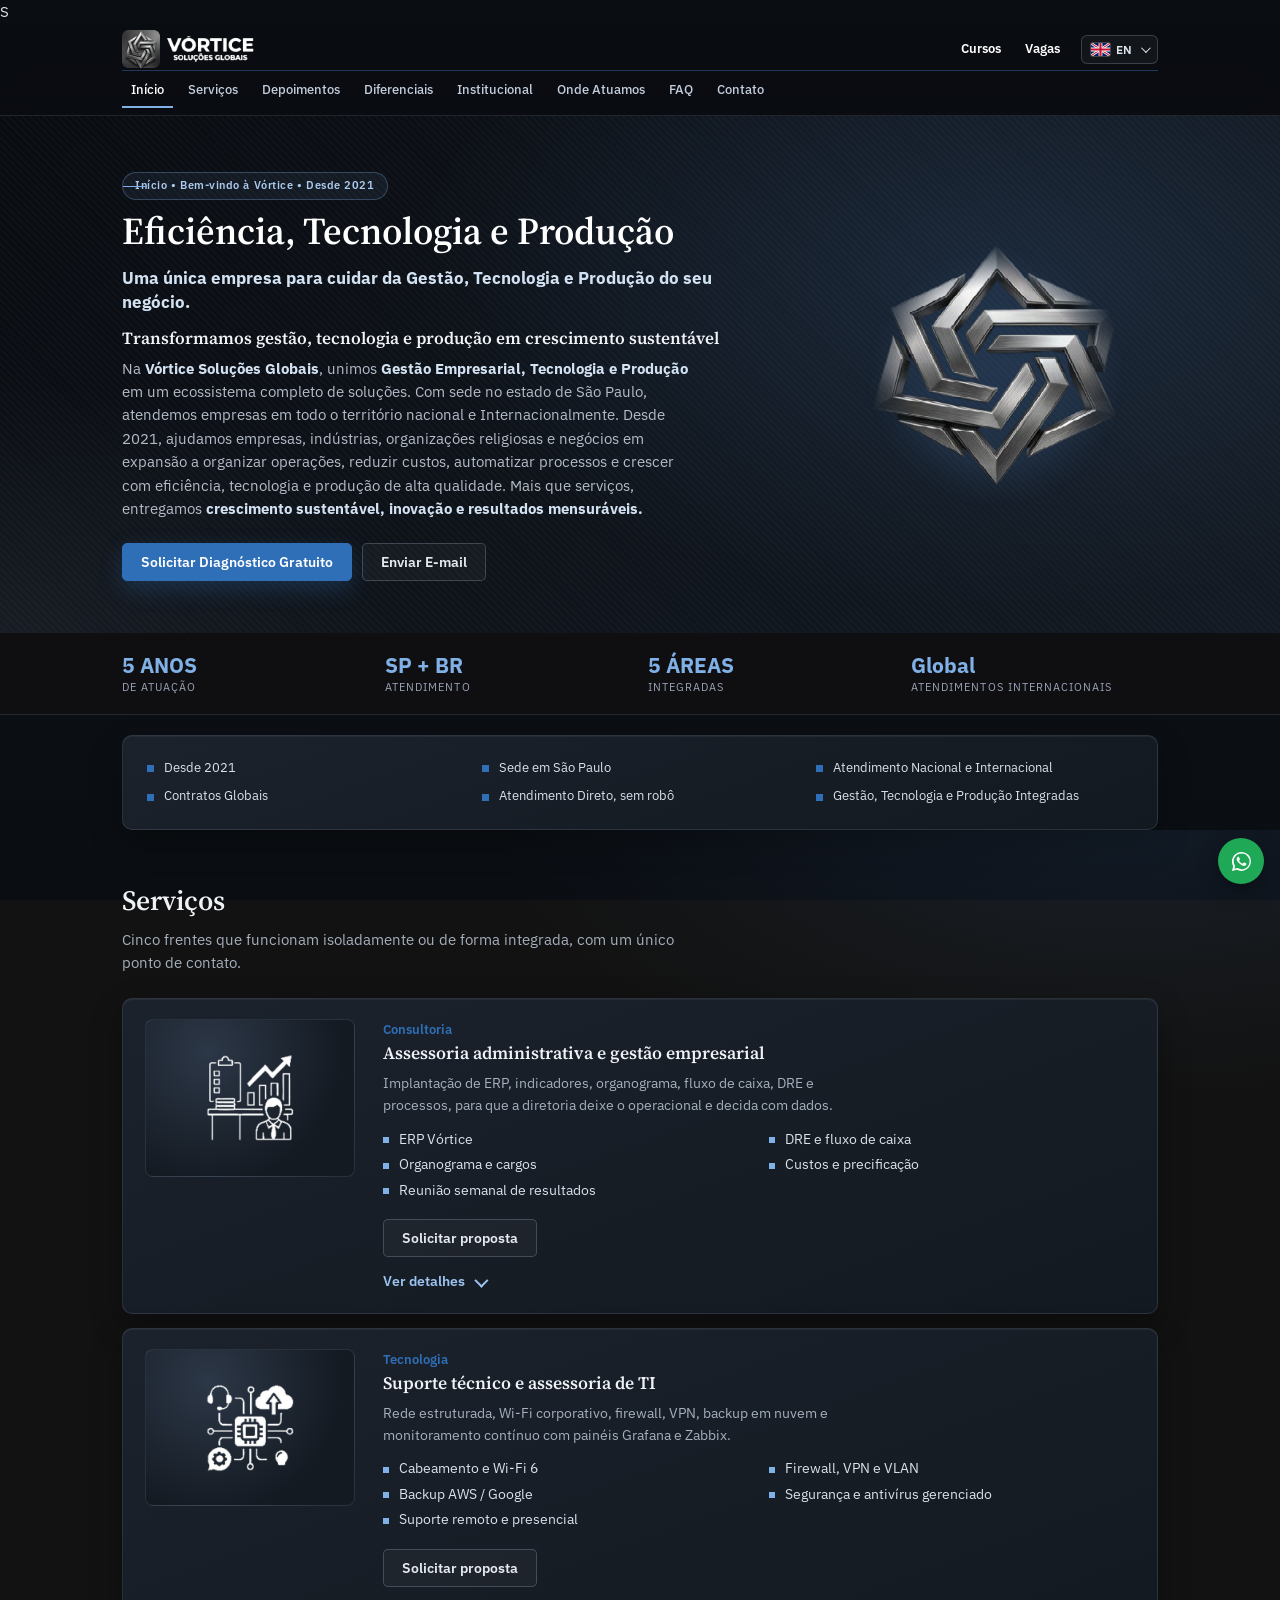
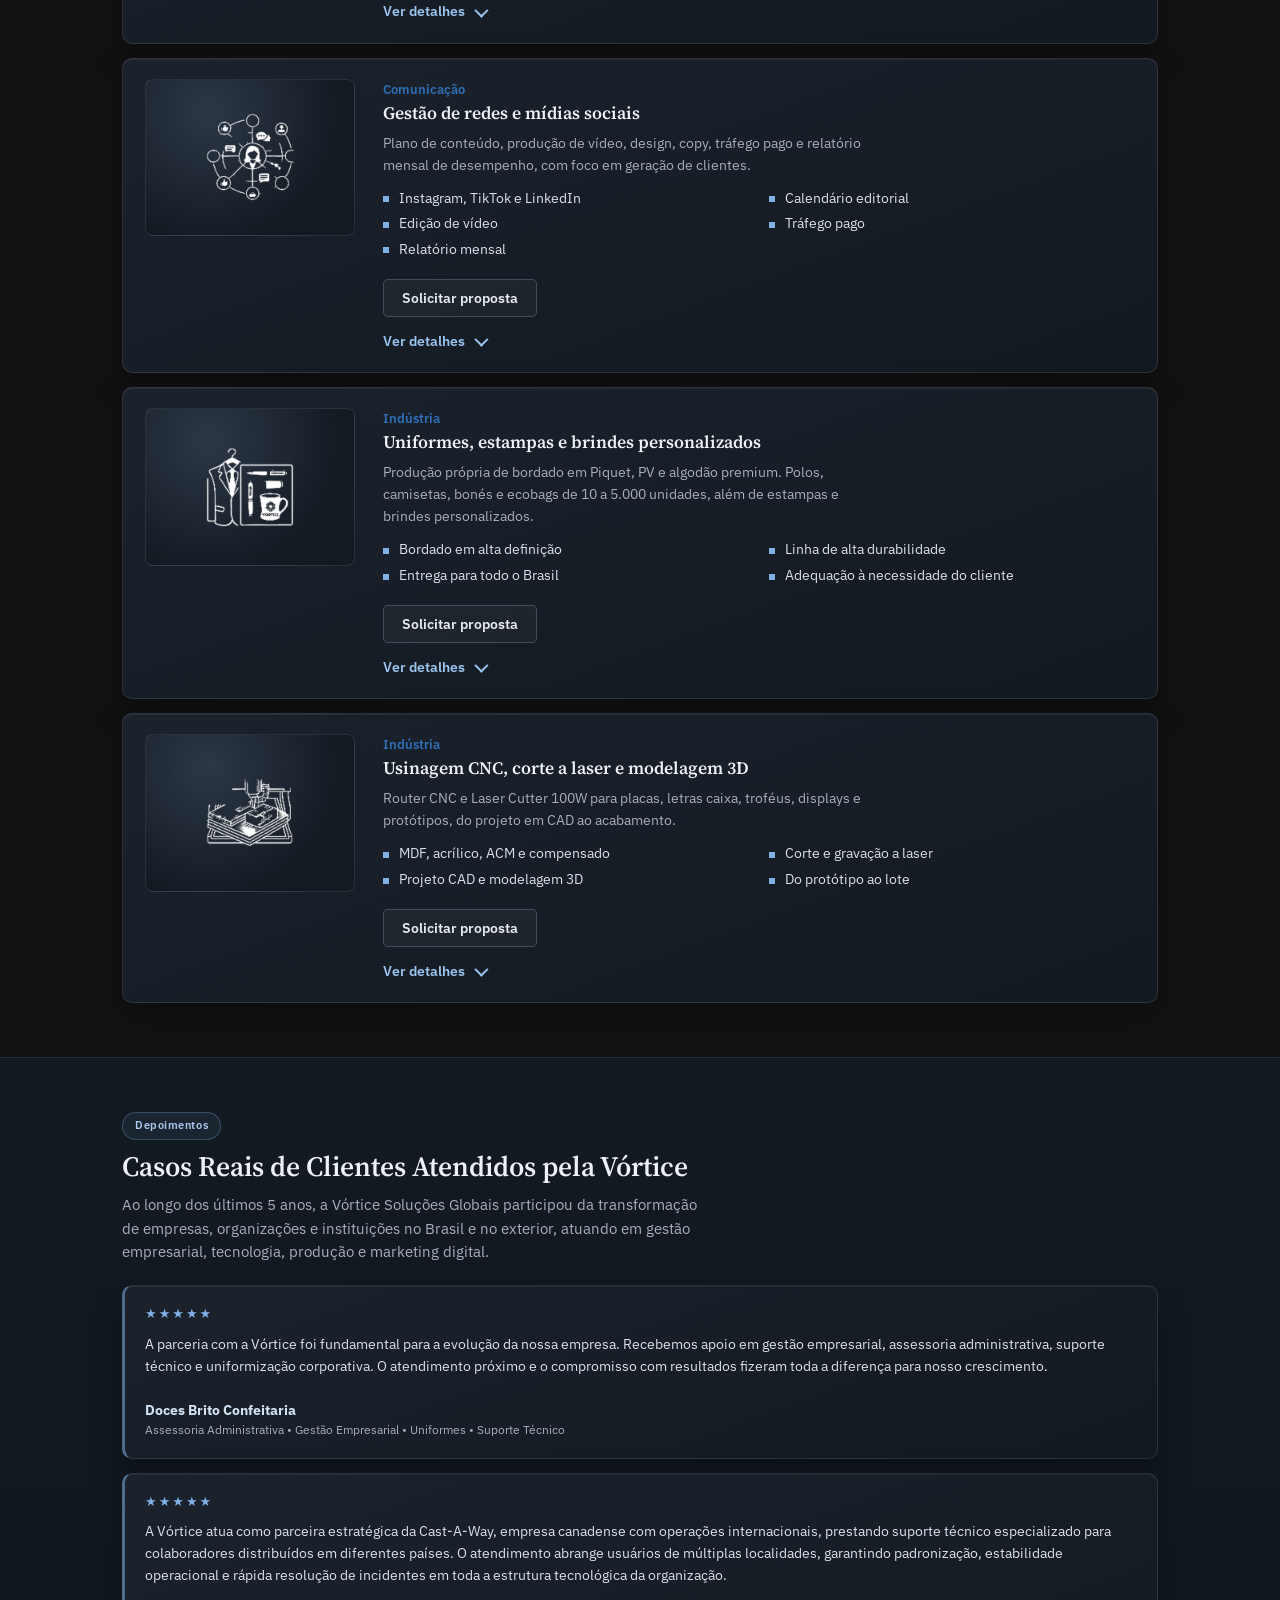
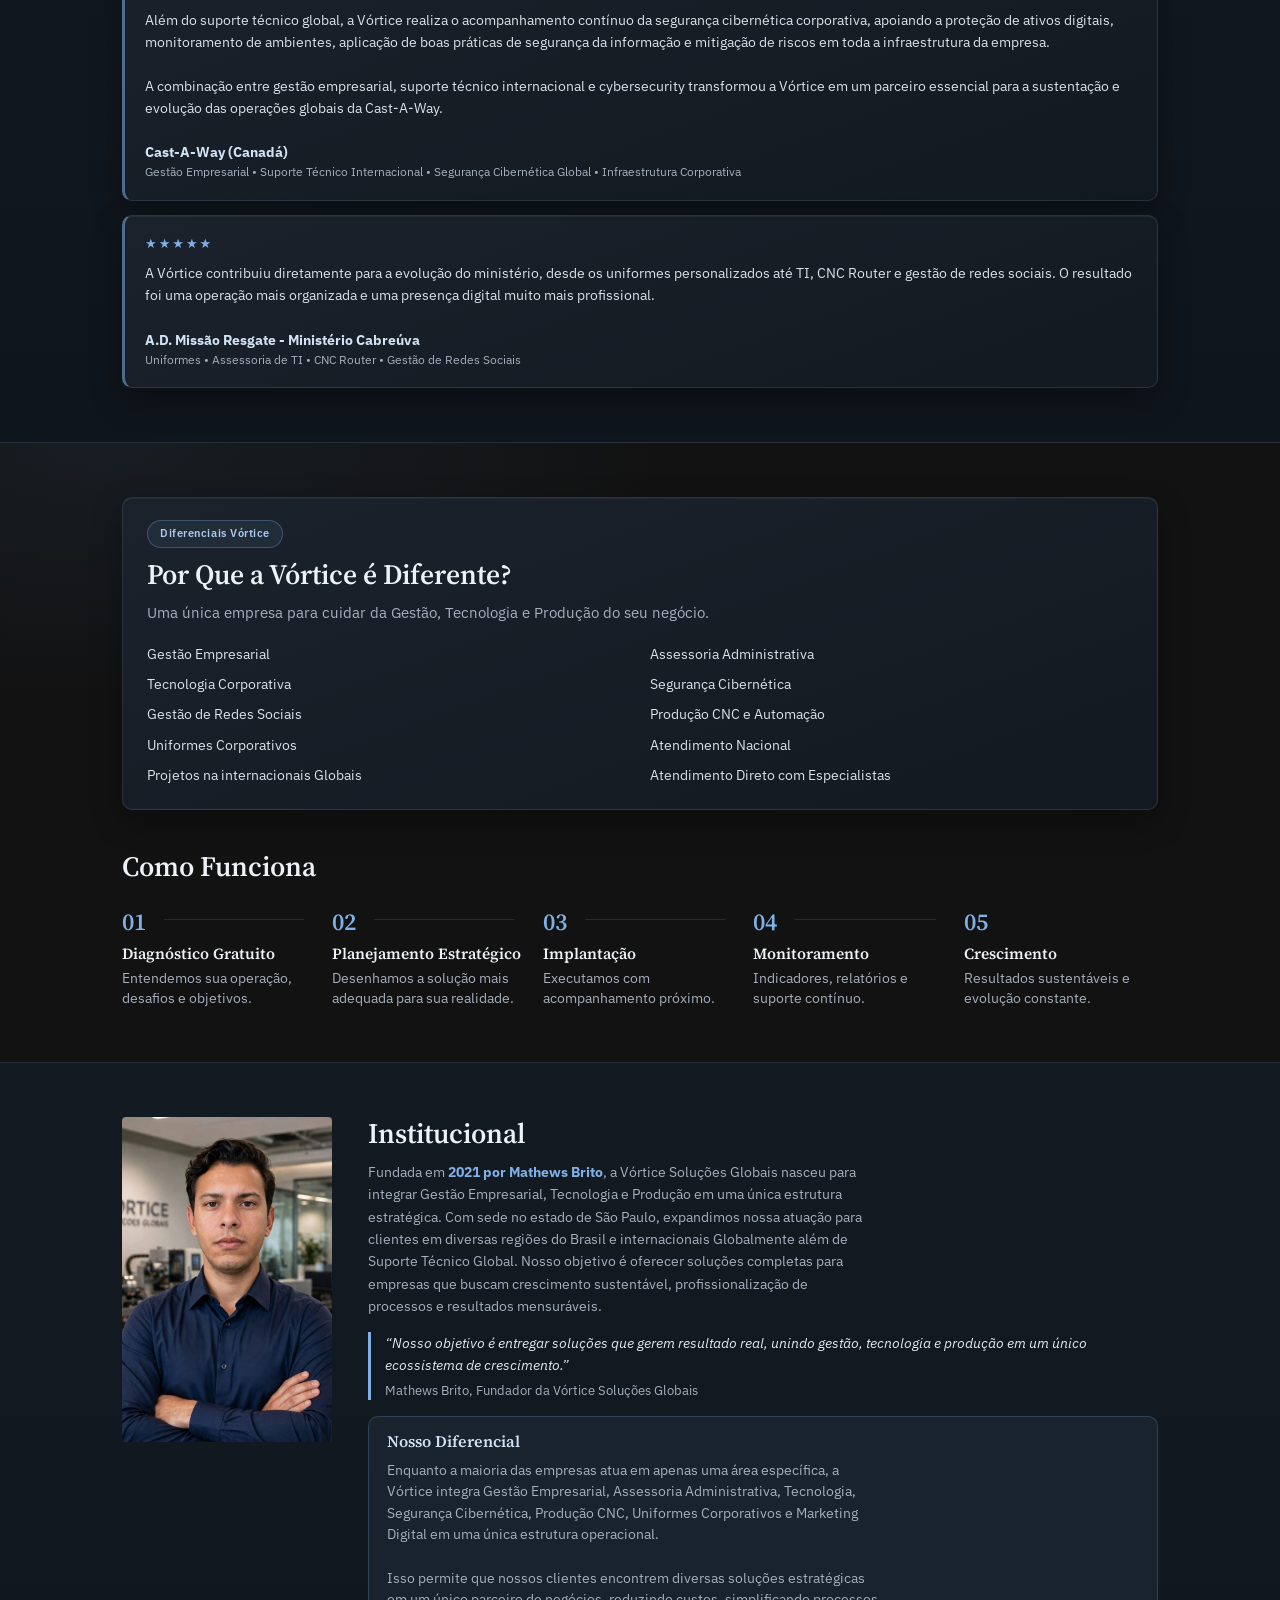
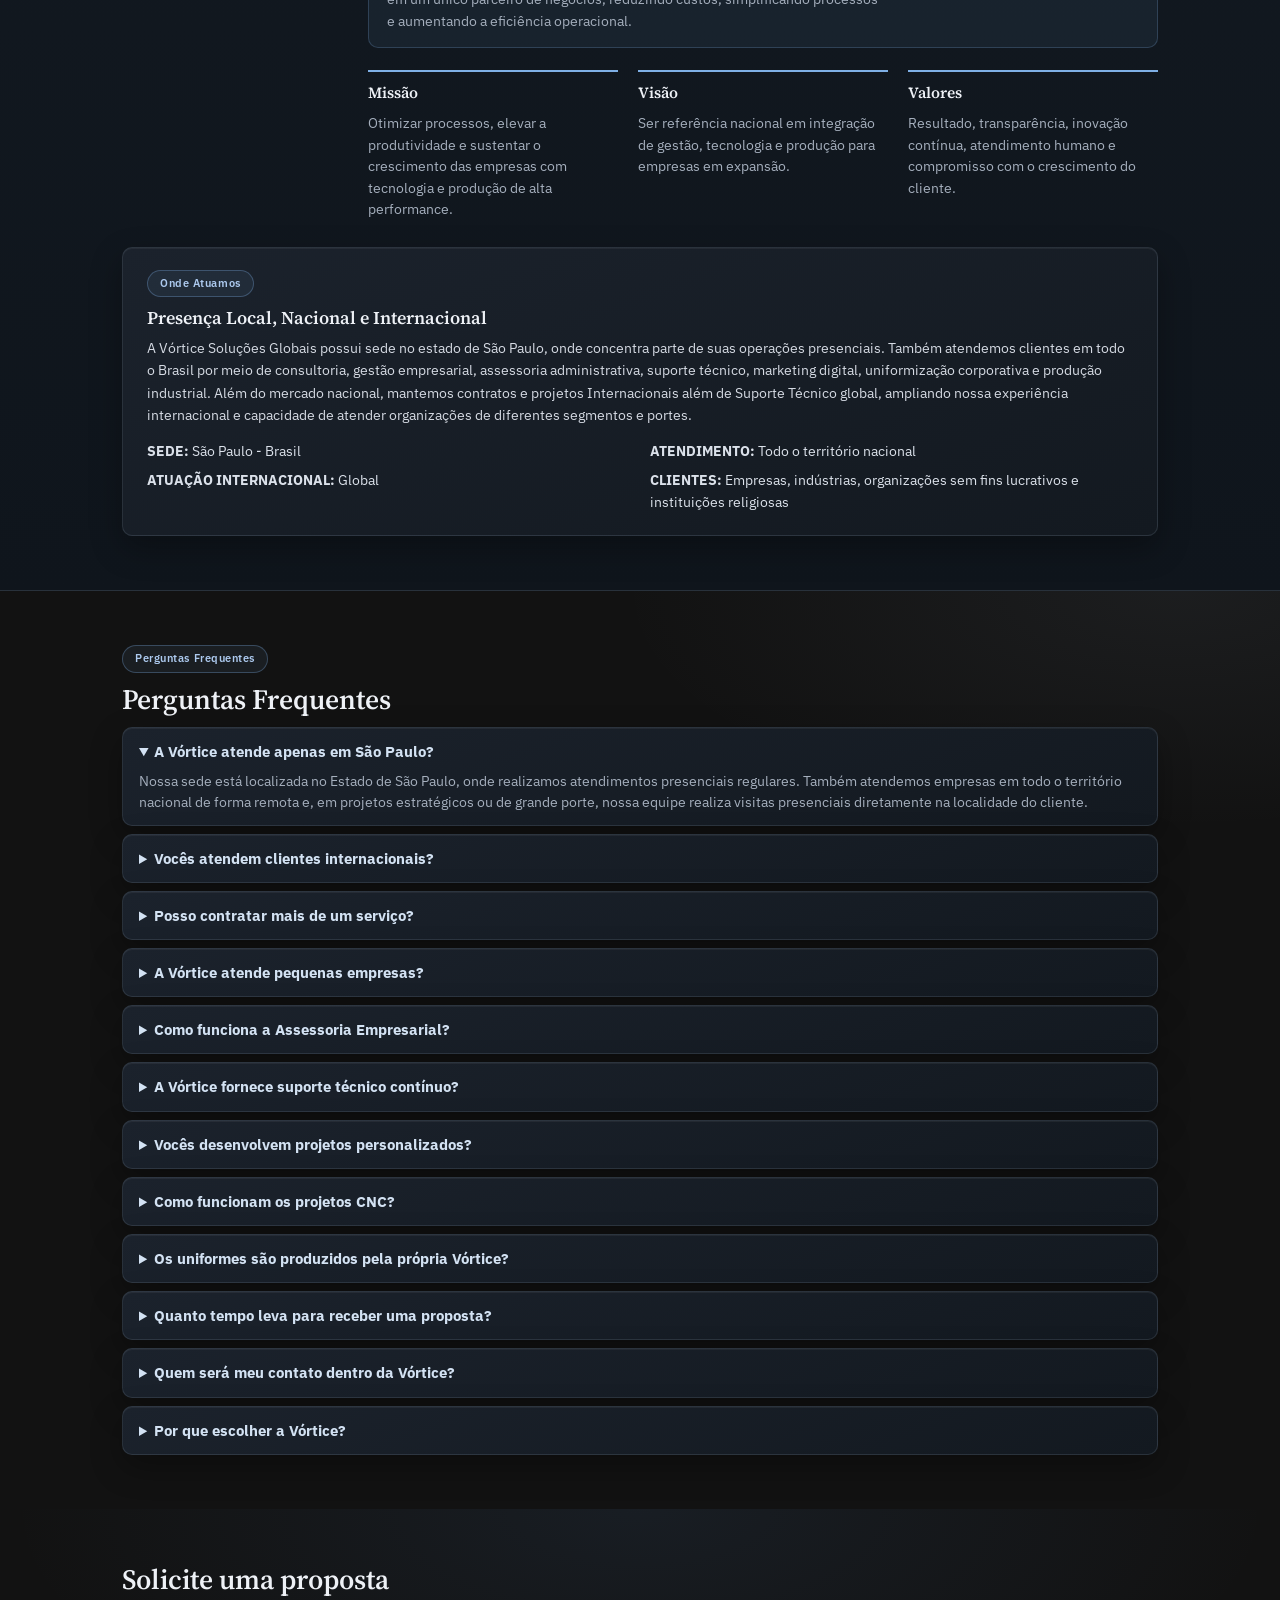
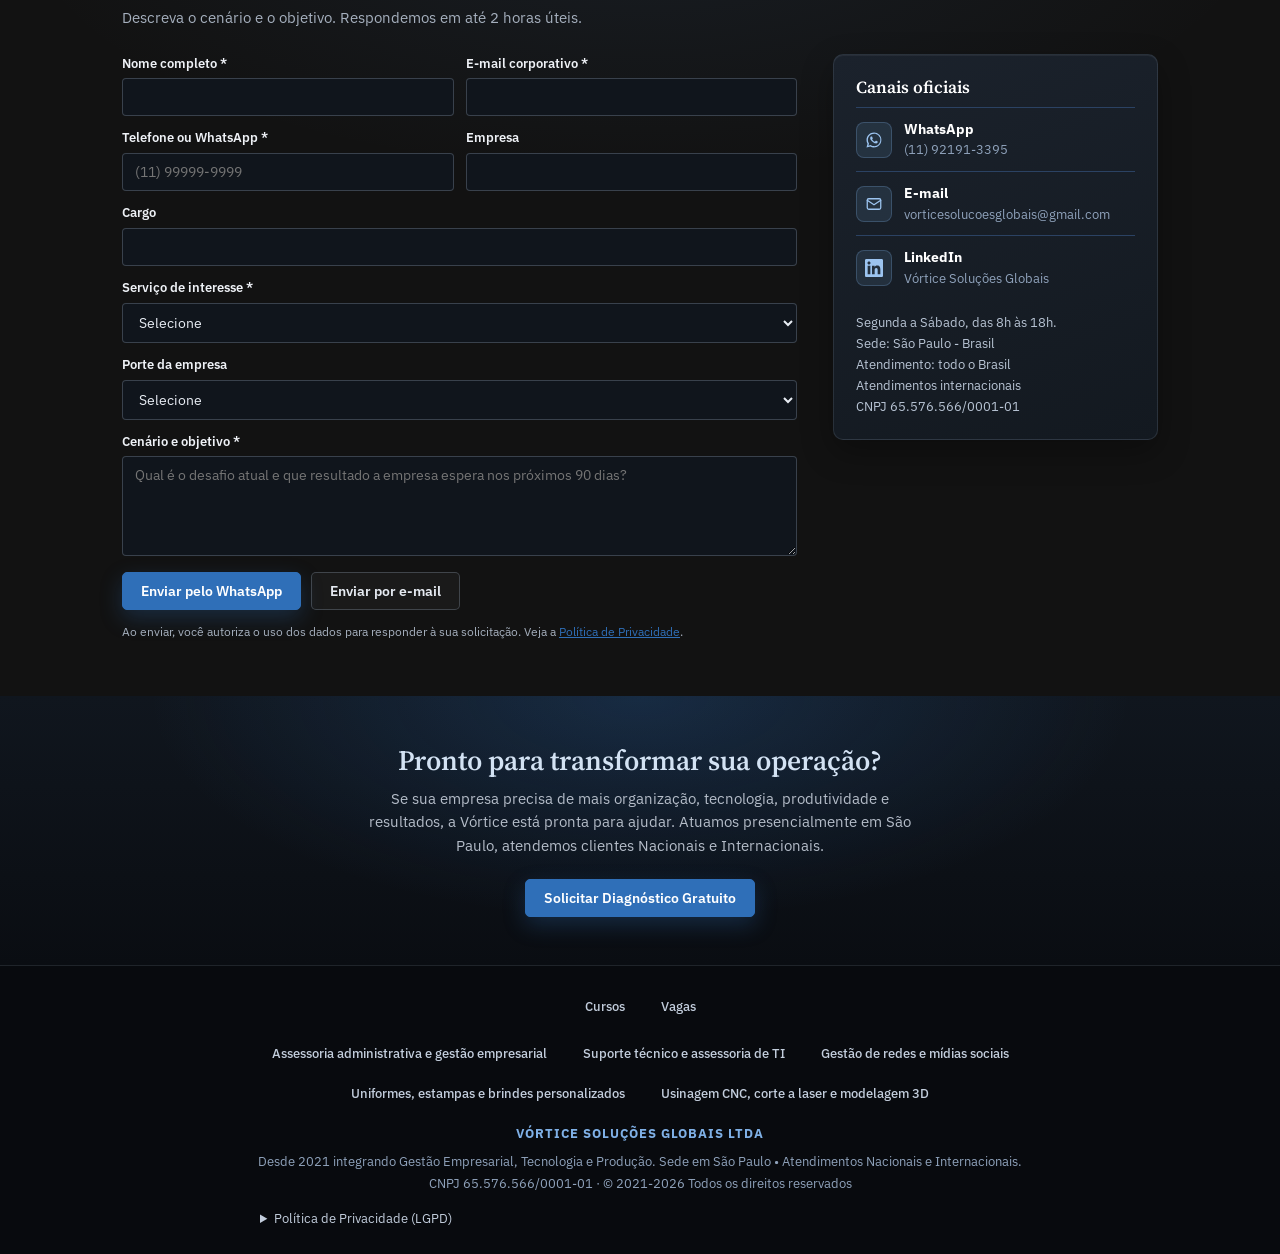
==== index.html @ 94fcdb47 "Update index.html" ====
S<!DOCTYPE html>
<html lang="pt-BR">
<head>
<meta charset="UTF-8">
<meta name="viewport" content="width=device-width, initial-scale=1">
<meta http-equiv="Content-Security-Policy" content="default-src 'self'; script-src 'self' 'unsafe-inline' 'unsafe-eval' https://translate.google.com https://translate.googleapis.com https://translate-pa.googleapis.com https://www.googletagmanager.com https://www.clarity.ms https://connect.facebook.net; style-src 'self' 'unsafe-inline' https://fonts.googleapis.com https://www.gstatic.com; font-src 'self' https://fonts.gstatic.com data:; img-src 'self' data: blob: https:; connect-src 'self' https:; frame-src 'self' https://translate.google.com; object-src 'none'; base-uri 'self'; form-action 'self'; upgrade-insecure-requests;">
<meta name="referrer" content="strict-origin-when-cross-origin">
<meta http-equiv="Permissions-Policy" content="camera=(), microphone=(), geolocation=(), payment=(), usb=()">
<title>Vórtice Soluções Globais | Gestão, Tecnologia e Produção</title>
<meta name="description" content="Consultoria operacional, infraestrutura de TI, comunicação corporativa, uniformes bordados e usinagem CNC/laser. Atendimento em todo o Brasil.">
<meta property="og:type" content="website">
<meta property="og:title" content="Vórtice Soluções Globais | Gestão, Tecnologia e Produção">
<meta property="og:description" content="Consultoria, TI, comunicação e manufatura sob um único padrão de execução.">
<meta property="og:image" content="https://vorticesolucoesglobais-spec.github.io/Votice-Site/og.jpg">
<meta name="twitter:card" content="summary_large_image">
<meta property="og:url" content="https://vorticesolucoesglobais-spec.github.io/Votice-Site/">
<meta name="theme-color" content="#090b0f">
<link rel="icon" href="./favicon.png">
<link rel="canonical" href="https://vorticesolucoesglobais-spec.github.io/Votice-Site/">
<link rel="preconnect" href="https://fonts.googleapis.com">
<link rel="preconnect" href="https://fonts.gstatic.com" crossorigin>
<link href="https://fonts.googleapis.com/css2?family=IBM+Plex+Sans:wght@400;500;600&family=Source+Serif+4:wght@500;600;700&display=swap" rel="stylesheet">
<script>
/* Proteção anti-clickjacking: impede incorporação do site em iframes de terceiros */
(function(){
  if (window.top !== window.self) {
    try { window.top.location.replace(window.self.location.href); }
    catch (e) { document.documentElement.style.display = 'none'; }
  }
})();
</script>
<script type="application/ld+json">
{"@context":"https://schema.org","@type":"Organization","name":"Vórtice Soluções Globais","legalName":"Vórtice Soluções Globais LTDA","url":"https://vorticesolucoesglobais-spec.github.io/Votice-Site/","logo":"https://vorticesolucoesglobais-spec.github.io/Votice-Site/logo.png","foundingDate":"2021","founder":{"@type":"Person","name":"Mathews Brito"},"telephone":"+5511921913395","email":"vorticesolucoesglobais@gmail.com","address":{"@type":"PostalAddress","addressRegion":"SP","addressCountry":"BR"}}
</script>
<script type="application/ld+json">
{"@context":"https://schema.org","@graph":[
{"@type":"Service","name":"Assessoria administrativa e gestão empresarial","provider":{"@type":"Organization","name":"Vórtice Soluções Globais"},"areaServed":"BR"},
{"@type":"Service","name":"Suporte técnico e assessoria de TI","provider":{"@type":"Organization","name":"Vórtice Soluções Globais"},"areaServed":"BR"},
{"@type":"Service","name":"Gestão de redes e mídias sociais","provider":{"@type":"Organization","name":"Vórtice Soluções Globais"},"areaServed":"BR"},
{"@type":"Service","name":"Uniformes, estampas e brindes personalizados","provider":{"@type":"Organization","name":"Vórtice Soluções Globais"},"areaServed":"BR"},
{"@type":"Service","name":"Usinagem CNC e corte a laser","provider":{"@type":"Organization","name":"Vórtice Soluções Globais"},"areaServed":"BR"}]}
</script>
<link rel="stylesheet" href="./site.css">
<style>
/* ===== Escala visual refinada e executiva ===== */
html{scroll-padding-top:96px;max-width:100%;overflow-x:clip}
body{font-size:14.5px;line-height:1.6;max-width:100%;overflow-x:clip}
.w{max-width:1080px;padding:0 22px}

/* Cabeçalho e navegação mais compactos */
.bar{padding-top:7px;padding-bottom:7px;gap:12px}
.bar img{height:38px!important;width:auto!important;max-width:none!important}
nav{white-space:nowrap}
nav a{padding:7px 9px;font-size:13px}
nav a.ta{color:#fff;font-weight:600}
.lgb{padding:6px 9px;font-size:12px;gap:6px}
.fg{width:19px;height:13px}
.lgl button{padding:6px 9px;font-size:12px}

@media(min-width:861px){
  .bar{flex-wrap:wrap;row-gap:2px}
  nav.areas{order:2;margin-left:auto}#lg{order:2}
  nav.mn{order:3;width:100%;margin:0;padding-top:2px;border-top:1px solid #22385a}
  .steps{grid-template-columns:repeat(5,1fr)}
}

/* Tipografia e botões proporcionais */
h2{font-size:clamp(22px,2.5vw,28px);margin-bottom:10px}
h3{font-size:17.5px;margin-bottom:8px}
.lead{font-size:15px;line-height:1.55;max-width:64ch}
.eyebrow,.badge{font-size:11px;padding:4px 12px;margin-bottom:10px}
.btn{padding:9px 18px;font-size:13.5px;gap:8px;border-radius:5px;cursor:pointer}
.acts{gap:10px;margin-top:22px}

/* Seção inicial (Hero): sem quadrado em .pp e emblema ao lado do texto */
.hero{padding:56px 0 52px}
.hero .w{grid-template-columns:1.55fr .75fr;gap:40px;align-items:center}
.hero .w>div{min-width:0}
.hero h1{font-size:clamp(26px,3.4vw,38px);line-height:1.15;margin-bottom:14px}
.hv{margin-top:0;font-size:16.5px;line-height:1.42;max-width:60ch}
.hero h2{font-size:17px;margin:14px 0 8px}
.hero p.pp{background:none;border:none;box-shadow:none;padding:0;transition:none;font-size:14.5px;line-height:1.62;max-width:64ch;overflow-wrap:anywhere;word-break:normal}
.emb{width:100%;max-width:260px;height:auto;justify-self:center;align-self:center;display:block;-webkit-mask-image:radial-gradient(closest-side,#000 68%,transparent 100%);mask-image:radial-gradient(closest-side,#000 68%,transparent 100%)}

/* Faixa de números e credenciais */
.facts .w{gap:16px;padding-top:18px;padding-bottom:18px}
.sn{font-size:21px}
.sl{font-size:10.5px}
.cred{padding:15px 20px;margin-top:20px;gap:8px 18px;font-size:13px}

/* Seções gerais e cartões */
section{padding:54px 0}
.card{padding:22px 24px}

/* Serviços */
.svc{grid-template-columns:210px 1fr;gap:28px;padding:20px 22px;margin-top:14px}
.svc:first-of-type{margin-top:24px}
.svc small{font-size:12.5px;margin-bottom:4px}
.svc p{font-size:14px;line-height:1.58}
.tags{margin:12px 0 18px;gap:4px 20px;font-size:13.5px}
.dt{margin-top:14px;font-size:13.5px}
.dtc{margin-top:12px;padding:14px 18px}
.dtc h3{font-size:14.5px;margin:12px 0 4px}
.dtc p{font-size:13.5px;margin-top:6px}
.dtc li{padding:5px 0 5px 16px;font-size:13.5px}
.dtc li:before{top:13px;width:5px;height:5px}

/* Depoimentos */
.dg{gap:14px;margin-top:22px!important}
.tc{padding:18px 20px;font-size:14px;line-height:1.58}
.tc .st{font-size:13px}
.tc p{margin-top:8px}

/* Diferenciais e Como Funciona */
.g2{gap:8px 20px;font-size:14px;margin-top:18px!important}
#diferenciais h2[style]{margin-top:40px!important}
.steps{gap:16px;margin-top:22px}
.steps li{padding-top:40px}
.steps li:before{font-size:24px}
.steps li:after{top:14px;left:42px}
.steps h3{font-size:15.5px;margin-bottom:4px}
.steps p{font-size:13.5px;line-height:1.5}

/* Institucional e Onde Atuamos */
.about{grid-template-columns:210px 1fr;gap:36px}
.about p{font-size:14px;margin-top:10px}
.qt{margin-top:14px;padding-left:14px;font-size:14px}
.qt small{font-size:12.5px;margin-top:4px}
.gb{margin-top:16px;padding:15px 18px}
.gb h3{font-size:16px}
.gb p{font-size:13.5px}
.pr{gap:20px;margin-top:22px}
.pr div{padding-top:12px}
.pr h3{font-size:15.5px}
.pr p{font-size:13.5px}
#onde .card{margin-top:26px!important}
#onde h3{font-size:18px!important}
#onde p{font-size:14px}
#onde .g2{font-size:13.5px!important;margin-top:14px!important}

/* FAQ */
.fq{padding:12px 16px;margin-top:8px}
.fq summary{font-size:14.5px}
.fq p{font-size:13.5px;margin-top:8px;line-height:1.55}

/* Contato e Canais Oficiais */
.cols{grid-template-columns:1.35fr .65fr;gap:36px;margin-top:24px}
form{gap:12px}
.f2{gap:12px}
label{font-size:13px;gap:4px}
input,select,textarea{padding:9px 12px;font-size:14px}
textarea{min-height:100px}
.nt{font-size:12px}
.side{padding:22px}
.side h3{font-size:17px}
.side a{padding:10px 0;gap:12px;font-size:14px}
.side a span,.side p,footer details p{overflow-wrap:anywhere;word-break:normal}
.ic2{width:36px;height:36px;border-radius:8px}
.ic2 svg{width:18px;height:18px}
.side p{font-size:13px;margin-top:14px;line-height:1.6}

/* CTA, Rodapé, Cookies e Botão Flutuante */
.cta{padding:48px 0}
footer{padding:24px 0;font-size:13px}
.fl{gap:6px 18px;margin-bottom:12px}
.ck{padding:12px 20px;font-size:13px}
.ck .btn{padding:7px 14px;font-size:13px}
.fab{width:46px;height:46px;right:16px;bottom:16px}
.fab svg{width:23px;height:23px}

/* Modal de envio de E-mail (fallback universal para desktop/webmail) */
.em-modal[hidden]{display:none}
.em-modal{position:fixed;inset:0;z-index:9999;background:rgba(5,8,13,.78);backdrop-filter:blur(4px);display:flex;align-items:center;justify-content:center;padding:16px}
.em-box{width:100%;max-width:440px;background:linear-gradient(160deg,#1a222d 0%,#111720 100%);border:1px solid #2b4263;border-radius:10px;padding:22px;color:#e8edf4;box-shadow:0 20px 50px rgba(0,0,0,.55)}
.em-hd{display:flex;align-items:center;justify-content:space-between;gap:12px;margin-bottom:10px}
.em-hd h3{margin:0;font-size:17px;color:#fff}
.em-x{background:none;border:1px solid #2c3e58;color:#b8c4d4;border-radius:6px;width:30px;height:30px;font-size:16px;cursor:pointer;line-height:1}
.em-x:hover{color:#fff;border-color:#7fb0e6}
.em-addr{display:block;margin:10px 0 14px;padding:9px 12px;border-radius:6px;background:#0d1219;border:1px solid rgba(127,176,230,.32);color:#7fb0e6;font-family:monospace;font-size:13px;word-break:break-all}
.em-grid{display:grid;grid-template-columns:1fr 1fr;gap:8px;margin-top:12px}
.em-grid .btn{width:100%;justify-content:center;padding:9px 12px;font-size:13px}
.em-grid .full{grid-column:1/-1}

/* Abas internas (#cursos / #contratacoes) */
.view .ar{min-height:62vh}
.ar .g3{display:grid;grid-template-columns:repeat(auto-fit,minmax(260px,1fr));gap:16px;margin-top:18px}
.ar .cd{padding:22px;border-radius:10px;background:linear-gradient(160deg,#1b222c 0%,#131920 100%);border:1px solid var(--line);box-shadow:inset 0 1px 0 rgba(255,255,255,.05),0 12px 32px rgba(0,0,0,.30);transition:transform .25s,border-color .25s}
.ar .cd:hover{transform:translateY(-2px);border-color:rgba(127,176,230,.38)}
.ar .cd h3{font-size:17.5px;color:#fff}.ar .cd p{color:#b8c4d4;font-size:14px;margin-top:6px}.ar .cd a.link-oficial{display:inline-block;margin-top:10px;padding:8px 12px;border-radius:6px;background:#10151c;border:1px solid rgba(127,176,230,.35);color:#7fb0e6;font-family:monospace;font-size:13px;word-break:anywhere}.ar .cd .btn{margin-top:12px}
.ar .pl{display:inline-block;padding:4px 12px;border:1px solid rgba(127,176,230,.30);background:rgba(127,176,230,.08);border-radius:99px;color:#acc9ee;font-size:11px;font-weight:600}

/* Ajustes específicos para dispositivos móveis */
@media(max-width:860px){
  html{scroll-padding-top:104px}
  section{padding:42px 0}
  .bar{flex-wrap:wrap;gap:6px 10px}
  nav.areas{order:2;width:auto;margin-left:auto;overflow-x:visible}
  #lg{order:2}
  nav.mn{order:3;width:100%;margin:0;padding-top:4px;border-top:1px solid #22385a;overflow-x:auto;-webkit-overflow-scrolling:touch;scrollbar-width:none}
  nav.mn::-webkit-scrollbar{display:none}
  .hero{padding:40px 0 42px}
  .hero .w{grid-template-columns:1fr;gap:22px;text-align:left}
  .emb{max-width:170px;justify-self:center;order:-1}
  .facts .w{grid-template-columns:1fr 1fr;gap:14px}
  .svc{grid-template-columns:1fr;gap:16px;padding:18px}
  .svc .im{max-width:130px}
  .about{grid-template-columns:1fr;gap:22px}
  .about img{max-width:170px}
  .cols{grid-template-columns:1fr;gap:28px}
  input,select,textarea{font-size:16px}
}
@media(max-width:480px){
  .w{padding:0 16px}
  .bar{gap:6px 8px}
  .bar img{height:30px!important}
  nav.areas a{padding:5px 7px;font-size:12.5px}
  .lgb{padding:5px 7px;font-size:11.5px;gap:5px}
  .fg{width:17px;height:11px}
  .hv{font-size:15.5px}
  .hero h2{font-size:16px}
  .acts .btn{width:100%;justify-content:center}
  .em-grid{grid-template-columns:1fr}
  .fab{width:44px;height:44px;right:14px;bottom:14px}
  .fab svg{width:22px;height:22px}
}
</style>
</head>
<body>
<header>
<div class="w bar">
<a href="#inicio"><img src="./logo.png" alt="Vórtice Soluções Globais"></a>
<nav class="mn" aria-label="Principal"><a href="#inicio">Início</a><a href="#servicos">Serviços</a><a href="#depoimentos">Depoimentos</a><a href="#diferenciais">Diferenciais</a><a href="#sobre">Institucional</a><a href="#onde">Onde Atuamos</a><a href="#faq">FAQ</a><a href="#contato">Contato</a></nav>
<nav class="areas" aria-label="Áreas do site"><a class="ta" href="./cursos/">Cursos</a><a class="ta" href="./contratacoes/">Vagas</a></nav>
<div id="lg" class="lgm notranslate" translate="no"></div>
</div>
</header>

<main>
<div id="v-main">
<section id="inicio" class="hero">
<div class="w">
<div>
<span class="eyebrow">Início • Bem-vindo à <span translate="no">Vórtice</span> • Desde 2021</span>
<h1 id="heroTitle">Eficiência, Tecnologia e Produção</h1>
<div class="hv" id="heroSub">Uma única empresa para cuidar da Gestão, Tecnologia e Produção do seu negócio.</div>
<h2 id="heroSec">Transformamos gestão, tecnologia e produção em crescimento sustentável</h2>
<p class="pp" id="heroDesc">Na <strong><span translate="no">Vórtice</span> Soluções Globais</strong>, unimos <strong>Gestão Empresarial, Tecnologia e Produção</strong> em um ecossistema completo de soluções. Com sede no estado de São Paulo, atendemos empresas em todo o território nacional e Internacionalmente. Desde 2021, ajudamos empresas, indústrias, organizações religiosas e negócios em expansão a organizar operações, reduzir custos, automatizar processos e crescer com eficiência, tecnologia e produção de alta qualidade. Mais que serviços, entregamos <strong>crescimento sustentável, inovação e resultados mensuráveis.</strong></p>
<div class="acts"><a class="btn" href="#contato">Solicitar Diagnóstico Gratuito</a><a class="btn dk" id="heroMailBtn" href="mailto:vorticesolucoesglobais@gmail.com?subject=Solicita%C3%A7%C3%A3o%20de%20Diagn%C3%B3stico">Enviar E-mail</a></div>
</div>
<img class="emb" src="./emblema.png" alt="Emblema da Vórtice Soluções Globais" width="356" height="362">
</div>
</section>

<div class="facts"><div class="w"><div><span class="sn">5 ANOS</span><span class="sl">De Atuação</span></div><div><span class="sn">SP + BR</span><span class="sl">Atendimento</span></div><div><span class="sn">5 ÁREAS</span><span class="sl">Integradas</span></div><div><span class="sn">Global</span><span class="sl">Atendimentos Internacionais</span></div></div></div>
<div class="w"><div class="card cred"><div>Desde 2021</div><div>Sede em São Paulo</div><div>Atendimento Nacional e Internacional</div><div>Contratos Globais</div><div>Atendimento Direto, sem robô</div><div>Gestão, Tecnologia e Produção Integradas</div></div></div>

<section id="servicos">
<div class="w">
<h2>Serviços</h2>
<p class="lead">Cinco frentes que funcionam isoladamente ou de forma integrada, com um único ponto de contato.</p>

<article class="svc"><div class="im"><img src="./svc-gestao.png" alt="" width="120" height="120" loading="lazy"></div><div>
<small>Consultoria</small>
<h3>Assessoria administrativa e gestão empresarial</h3>
<p>Implantação de ERP, indicadores, organograma, fluxo de caixa, DRE e processos, para que a diretoria deixe o operacional e decida com dados.</p>
<ul class="tags"><li>ERP <span translate="no">Vórtice</span></li><li>DRE e fluxo de caixa</li><li>Organograma e cargos</li><li>Custos e precificação</li><li>Reunião semanal de resultados</li></ul>
<a class="btn out" data-wa="assessoria administrativa e gestão empresarial" href="https://wa.me/5511921913395" target="_blank" rel="noopener noreferrer">Solicitar proposta</a><details class="dt"><summary class="lnk"><span class="o">Ver detalhes</span><span class="c">Ocultar detalhes</span></summary><div class="dtc"><p class="k">SERVIÇO ÚNICO COMPLETO - Desde 2021 - 50+ empresas</p><h3>O que inclui de verdade</h3><ul><li>BPO Financeiro: contas a pagar/receber, fluxo de caixa diário, conciliação bancária, DRE com lucro real</li><li>RH e DP: admissão, folha, férias, 13º, rescisão, ponto, benefícios</li><li>Processos: POPs, organograma, descrição de cargos - sua empresa funciona sem você</li><li>ERP <span translate="no">Vórtice</span>: implantação completa, dashboard de KPIs, DRE, fluxo de caixa</li><li>Planejamento: OKRs, KPIs, reunião mensal de resultados com <span translate="no">Mathews Brito</span></li><li>Redução de custos: até 35% com negociação de fornecedores</li></ul><h3>Como trabalhamos</h3><p>Diagnóstico gratuito → Proposta → Implantação → Acompanhamento mensal</p><p>Resultado: Você sai do operacional e foca em crescimento.</p><p>CNPJ 65.576.566/0001-01 - Sede SP, atendimento nacional e Internacional(Global).</p></div></details>
</div></article>

<article class="svc"><div class="im"><img src="./svc-ti.png" alt="" width="120" height="120" loading="lazy"></div><div>
<small>Tecnologia</small>
<h3>Suporte técnico e assessoria de TI</h3>
<p>Rede estruturada, Wi-Fi corporativo, firewall, VPN, backup em nuvem e monitoramento contínuo com painéis Grafana e Zabbix.</p>
<ul class="tags"><li>Cabeamento e Wi-Fi 6</li><li>Firewall, VPN e VLAN</li><li>Backup AWS / Google</li><li>Segurança e antivírus gerenciado</li><li>Suporte remoto e presencial</li></ul>
<a class="btn out" data-wa="suporte técnico e assessoria de TI" href="https://wa.me/5511921913395" target="_blank" rel="noopener noreferrer">Solicitar proposta</a><details class="dt"><summary class="lnk"><span class="o">Ver detalhes</span><span class="c">Ocultar detalhes</span></summary><div class="dtc"><p class="k">TI que não para sua operação - 5 anos de atuação</p><h3>Inclui</h3><ul><li>Suporte SLA remoto, 24h presencial</li><li>Infra: Cabeamento estruturado certificado, Wi-Fi 6 corporativo, servidor local/nuvem, firewall, VPN, VLAN, patch panel</li><li>Segurança: Antivírus corporativo gerenciado, backup AWS/Google Drive/OneDrive, recuperação de desastres, monitoramento Zabbix + Grafana</li><li>Microsoft 365 e Google Workspace: e-mail profissional configurado</li><li>Automação: Scripts, IA, integrações, chatbots</li><li>LGPD: Adequação completa para não tomar multa</li></ul><p>Para quem: 5 a 100 computadores sem equipe interna cara.</p><p>Fala direto com especialista, sem call center.</p><p>Atendimento nacional e Internacional.</p></div></details>
</div></article>

<article class="svc"><div class="im"><img src="./svc-redes.png" alt="" width="120" height="120" loading="lazy"></div><div>
<small>Comunicação</small>
<h3>Gestão de redes e mídias sociais</h3>
<p>Plano de conteúdo, produção de vídeo, design, copy, tráfego pago e relatório mensal de desempenho, com foco em geração de clientes.</p>
<ul class="tags"><li>Instagram, TikTok e LinkedIn</li><li>Calendário editorial</li><li>Edição de vídeo</li><li>Tráfego pago</li><li>Relatório mensal</li></ul>
<a class="btn out" data-wa="gestão de redes e mídias sociais" href="https://wa.me/5511921913395" target="_blank" rel="noopener noreferrer">Solicitar proposta</a><details class="dt"><summary class="lnk"><span class="o">Ver detalhes</span><span class="c">Ocultar detalhes</span></summary><div class="dtc"><p class="k">Não fazemos post bonito. Fazemos rede que gera lead.</p><h3>Inclui</h3><ul><li>Identidade Visual + Linha Editorial + calendário editorial</li><li>Pacotes Personalizados Reels/mês + carrosséis + Stories diários + copy que vende</li><li>Tráfego Pago Meta/Google/LinkedIn - lead qualificado + remarketing</li><li>Resposta de Directs e comentários - transformando em lead</li><li>Relatório mensal: alcance, engajamento, crescimento, leads gerados</li></ul><p>Resultados: Clientes com alcance orgânico / Crescimento constante seguidores/mês</p><p>Pacotes padrão: Você grava, a gente edita e posta.</p><p>Pacotes premium: nós gravamos, editamos e postamos.</p><p>Diferencial: Entendemos de gestão, então conteúdo atrai cliente de ticket alto.</p></div></details>
</div></article>

<article class="svc"><div class="im"><img src="./svc-uniformes.png" alt="" width="120" height="120" loading="lazy"></div><div>
<small>Indústria</small>
<h3>Uniformes, estampas e brindes personalizados</h3>
<p>Produção própria de bordado em Piquet, PV e algodão premium. Polos, camisetas, bonés e ecobags de 10 a 5.000 unidades, além de estampas e brindes personalizados.</p>
<ul class="tags"><li>Bordado em alta definição</li><li>Linha de alta durabilidade</li><li>Entrega para todo o Brasil</li><li>Adequação à necessidade do cliente</li></ul>
<a class="btn out" data-wa="uniformes, estampas e brindes personalizados" href="https://wa.me/5511921913395" target="_blank" rel="noopener noreferrer">Solicitar proposta</a><details class="dt"><summary class="lnk"><span class="o">Ver detalhes</span><span class="c">Ocultar detalhes</span></summary><div class="dtc"><p class="k">Produção própria, não terceirizado</p><h3>Fornecemos</h3><ul><li>Modelos: Camisetas, Polos Piquet, Camisas Sociais, Calças, Jalecos, Jaquetas, Coletes, NR10, Brigadista, Bombeiro Civil, EPIs certificados</li><li>Tecidos: Algodão, poliéster, dry-fit, brim, oxford, Piquet premium - não desbota, não encolhe</li><li>Personalização: Bordado alta definição 15 cores linha dourada premium que não desbota, serigrafia, sublimação, DTF, bordado 3D</li></ul><p>Atendimento: 10 a 5.000 unidades, grade PP ao G5, prova tamanho/cor antes, troca garantida</p><p>Entrega: SP e todo Brasil.</p></div></details>
</div></article>

<article class="svc"><div class="im"><img src="./svc-cnc.png" alt="" width="120" height="120" loading="lazy"></div><div>
<small>Indústria</small>
<h3>Usinagem CNC, corte a laser e modelagem 3D</h3>
<p>Router CNC e Laser Cutter 100W para placas, letras caixa, troféus, displays e protótipos, do projeto em CAD ao acabamento.</p>
<ul class="tags"><li>MDF, acrílico, ACM e compensado</li><li>Corte e gravação a laser</li><li>Projeto CAD e modelagem 3D</li><li>Do protótipo ao lote</li></ul>
<a class="btn out" data-wa="usinagem CNC, corte a laser e modelagem 3D" href="https://wa.me/5511921913395" target="_blank" rel="noopener noreferrer">Solicitar proposta</a><details class="dt"><summary class="lnk"><span class="o">Ver detalhes</span><span class="c">Ocultar detalhes</span></summary><div class="dtc"><p class="k">Router CNC + Laser Cutter 100W com corte azul</p><h3>Fazemos</h3><ul><li>CNC Router: MDF, ACM, Acrílico, Compensado, Policarbonato - letras caixa, painéis</li><li>Corte e gravação a Laser: MDF, Acrílico, Couro, Tecido, Papel, Metal fino</li><li>Impressão 3D: FDM, resina, ABS, PETG, Nylon, TPU - protótipos e peças finais</li><li>Modelagem 3D: Do sketch ao produto final com render realista antes</li><li>Automação: Esteiras, dispositivos, garras pneumáticas</li></ul><p>Para quem: Marcenarias, comunicação visual, arquitetura, engenharia, indústria, designers, eventos</p><p>Diferencial: Precisão, acabamento premium sem rebarba, orçamento, entrega SP</p><p>Manda foto, DXF, DWG, STL, PDF no WhatsApp: (11) 92191-3395</p><p>Do protótipo a 1000 unidades - sem quantidade mínima</p></div></details>
</div></article>
</div>
</section>

<section id="depoimentos" class="alt"><div class="w"><span class="badge">Depoimentos</span><h2>Casos Reais de Clientes Atendidos pela <span translate="no">Vórtice</span></h2><p class="lead">Ao longo dos últimos 5 anos, a <span translate="no">Vórtice</span> Soluções Globais participou da transformação de empresas, organizações e instituições no Brasil e no exterior, atuando em gestão empresarial, tecnologia, produção e marketing digital.</p><div class="dg rv" style="margin-top:22px"><div class="tc"><span class="st">★★★★★</span><p>A parceria com a <span translate="no">Vórtice</span> foi fundamental para a evolução da nossa empresa. Recebemos apoio em gestão empresarial, assessoria administrativa, suporte técnico e uniformização corporativa. O atendimento próximo e o compromisso com resultados fizeram toda a diferença para nosso crescimento.</p><br><strong>Doces Brito Confeitaria</strong><br><small>Assessoria Administrativa • Gestão Empresarial • Uniformes • Suporte Técnico</small></div><div class="tc"><span class="st">★★★★★</span><p>A <span translate="no">Vórtice</span> atua como parceira estratégica da Cast-A-Way, empresa canadense com operações internacionais, prestando suporte técnico especializado para colaboradores distribuídos em diferentes países. O atendimento abrange usuários de múltiplas localidades, garantindo padronização, estabilidade operacional e rápida resolução de incidentes em toda a estrutura tecnológica da organização.<br><br>Além do suporte técnico global, a <span translate="no">Vórtice</span> realiza o acompanhamento contínuo da segurança cibernética corporativa, apoiando a proteção de ativos digitais, monitoramento de ambientes, aplicação de boas práticas de segurança da informação e mitigação de riscos em toda a infraestrutura da empresa.<br><br>A combinação entre gestão empresarial, suporte técnico internacional e cybersecurity transformou a <span translate="no">Vórtice</span> em um parceiro essencial para a sustentação e evolução das operações globais da Cast-A-Way.</p><br><strong>Cast-A-Way (Canadá)</strong><br><small>Gestão Empresarial • Suporte Técnico Internacional • Segurança Cibernética Global • Infraestrutura Corporativa</small></div><div class="tc"><span class="st">★★★★★</span><p>A <span translate="no">Vórtice</span> contribuiu diretamente para a evolução do ministério, desde os uniformes personalizados até TI, CNC Router e gestão de redes sociais. O resultado foi uma operação mais organizada e uma presença digital muito mais profissional.</p><br><strong>A.D. Missão Resgate - Ministério Cabreúva</strong><br><small>Uniformes • Assessoria de TI • CNC Router • Gestão de Redes Sociais</small></div></div></div></section>

<section id="diferenciais"><div class="w"><div class="card"><span class="badge">Diferenciais <span translate="no">Vórtice</span></span><h2>Por Que a <span translate="no">Vórtice</span> é Diferente?</h2><p class="lead">Uma única empresa para cuidar da Gestão, Tecnologia e Produção do seu negócio.</p><div class="g2 rv" style="margin-top:18px"><div>Gestão Empresarial</div><div>Assessoria Administrativa</div><div>Tecnologia Corporativa</div><div>Segurança Cibernética</div><div>Gestão de Redes Sociais</div><div>Produção CNC e Automação</div><div>Uniformes Corporativos</div><div>Atendimento Nacional</div><div>Projetos na internacionais Globais</div><div>Atendimento Direto com Especialistas</div></div></div><h2 style="margin-top:40px">Como Funciona</h2><ol class="steps rv"><li><h3>Diagnóstico Gratuito</h3><p>Entendemos sua operação, desafios e objetivos.</p></li><li><h3>Planejamento Estratégico</h3><p>Desenhamos a solução mais adequada para sua realidade.</p></li><li><h3>Implantação</h3><p>Executamos com acompanhamento próximo.</p></li><li><h3>Monitoramento</h3><p>Indicadores, relatórios e suporte contínuo.</p></li><li><h3>Crescimento</h3><p>Resultados sustentáveis e evolução constante.</p></li></ol></div></section>

<section id="sobre" class="alt"><div class="w about"><img src="./foto.jpg" alt="Mathews Brito, fundador da Vórtice" width="260" height="325" loading="lazy"><div>
<h2>Institucional</h2>
<p>Fundada em <strong style="color:#7fb0e6">2021 por <span translate="no">Mathews Brito</span></strong>, a <span translate="no">Vórtice</span> Soluções Globais nasceu para integrar Gestão Empresarial, Tecnologia e Produção em uma única estrutura estratégica. Com sede no estado de São Paulo, expandimos nossa atuação para clientes em diversas regiões do Brasil e internacionais Globalmente além de Suporte Técnico Global. Nosso objetivo é oferecer soluções completas para empresas que buscam crescimento sustentável, profissionalização de processos e resultados mensuráveis.</p>
<div class="qt">“Nosso objetivo é entregar soluções que gerem resultado real, unindo gestão, tecnologia e produção em um único ecossistema de crescimento.”<small><span translate="no">Mathews Brito</span>, Fundador da <span translate="no">Vórtice</span> Soluções Globais</small></div>
<div class="gb"><h3>Nosso Diferencial</h3><p style="margin-top:0">Enquanto a maioria das empresas atua em apenas uma área específica, a <span translate="no">Vórtice</span> integra Gestão Empresarial, Assessoria Administrativa, Tecnologia, Segurança Cibernética, Produção CNC, Uniformes Corporativos e Marketing Digital em uma única estrutura operacional.<br><br>Isso permite que nossos clientes encontrem diversas soluções estratégicas em um único parceiro de negócios, reduzindo custos, simplificando processos e aumentando a eficiência operacional.</p></div>
<div class="pr"><div><h3>Missão</h3><p>Otimizar processos, elevar a produtividade e sustentar o crescimento das empresas com tecnologia e produção de alta performance.</p></div><div><h3>Visão</h3><p>Ser referência nacional em integração de gestão, tecnologia e produção para empresas em expansão.</p></div><div><h3>Valores</h3><p>Resultado, transparência, inovação contínua, atendimento humano e compromisso com o crescimento do cliente.</p></div></div>
</div></div>
<div class="w" id="onde"><div class="card" style="margin-top:26px"><span class="badge">Onde Atuamos</span><h3 style="font-size:18px">Presença Local, Nacional e Internacional</h3><p style="color:#d5dae3">A <span translate="no">Vórtice</span> Soluções Globais possui sede no estado de São Paulo, onde concentra parte de suas operações presenciais. Também atendemos clientes em todo o Brasil por meio de consultoria, gestão empresarial, assessoria administrativa, suporte técnico, marketing digital, uniformização corporativa e produção industrial. Além do mercado nacional, mantemos contratos e projetos Internacionais além de Suporte Técnico global, ampliando nossa experiência internacional e capacidade de atender organizações de diferentes segmentos e portes.</p><div class="g2" style="margin-top:14px;font-size:13.5px"><div><strong>SEDE:</strong> São Paulo - Brasil</div><div><strong>ATENDIMENTO:</strong> Todo o território nacional</div><div><strong>ATUAÇÃO INTERNACIONAL:</strong> Global</div><div><strong>CLIENTES:</strong> Empresas, indústrias, organizações sem fins lucrativos e instituições religiosas</div></div></div></div></section>

<section id="faq"><div class="w"><span class="badge">Perguntas Frequentes</span><h2>Perguntas Frequentes</h2><details class="fq" open><summary>A <span translate="no">Vórtice</span> atende apenas em São Paulo?</summary><p>Nossa sede está localizada no Estado de São Paulo, onde realizamos atendimentos presenciais regulares. Também atendemos empresas em todo o território nacional de forma remota e, em projetos estratégicos ou de grande porte, nossa equipe realiza visitas presenciais diretamente na localidade do cliente.</p></details><details class="fq"><summary>Vocês atendem clientes internacionais?</summary><p>Sim. Atualmente mantemos contratos e projetos internacionais, oferecendo suporte tecnológico, gestão empresarial, segurança cibernética e consultoria especializada para operações internacionais.</p></details><details class="fq"><summary>Posso contratar mais de um serviço?</summary><p>Sim. Muitos clientes utilizam duas ou mais soluções da <span translate="no">Vórtice</span> simultaneamente. Nosso diferencial é justamente integrar Gestão Empresarial, Tecnologia e Produção dentro da mesma estrutura operacional.</p></details><details class="fq"><summary>A <span translate="no">Vórtice</span> atende pequenas empresas?</summary><p>Sim. Atendemos pequenos negócios, empresas em crescimento, indústrias, instituições religiosas, profissionais autônomos e organizações de médio porte.</p></details><details class="fq"><summary>Como funciona a Assessoria Empresarial?</summary><p>Inicialmente realizamos um diagnóstico da operação do cliente. A partir dessa análise, desenvolvemos processos, indicadores, relatórios gerenciais, controles financeiros e ferramentas que ajudam a empresa a crescer de forma organizada e sustentável.</p></details><details class="fq"><summary>A <span translate="no">Vórtice</span> fornece suporte técnico contínuo?</summary><p>Sim. Oferecemos suporte remoto e presencial, monitoramento de infraestrutura, administração de redes, segurança cibernética, backup corporativo e acompanhamento contínuo das operações de TI.</p></details><details class="fq"><summary>Vocês desenvolvem projetos personalizados?</summary><p>Sim. Cada empresa possui necessidades específicas. Todos os projetos são avaliados individualmente para que possamos apresentar uma solução adequada à realidade e aos objetivos do cliente.</p></details><details class="fq"><summary>Como funcionam os projetos CNC?</summary><p>Basta enviar uma foto, desenho ou arquivo técnico. Nossa equipe analisa a demanda, elabora o projeto quando necessário e produz as peças utilizando tecnologia CNC Router, laser e outros processos industriais.</p></details><details class="fq"><summary>Os uniformes são produzidos pela própria <span translate="no">Vórtice</span>?</summary><p>Trabalhamos com produção própria e parceiros homologados para garantir qualidade, padronização e acabamento profissional em todos os uniformes corporativos.</p></details><details class="fq"><summary>Quanto tempo leva para receber uma proposta?</summary><p>Após entendermos sua necessidade, normalmente enviamos um diagnóstico inicial e uma proposta personalizada em até 24 horas úteis.</p></details><details class="fq"><summary>Quem será meu contato dentro da <span translate="no">Vórtice</span>?</summary><p>Prezamos pelo relacionamento próximo com nossos clientes. Dependendo do projeto, o atendimento pode ser realizado diretamente pelo fundador <span translate="no">Mathews Brito</span> ou por especialistas responsáveis pela execução da solução contratada.</p></details><details class="fq"><summary>Por que escolher a <span translate="no">Vórtice</span>?</summary><p>Porque reunimos Gestão Empresarial, Assessoria Administrativa, Tecnologia, Segurança Cibernética, Redes Sociais, Uniformes Corporativos e Produção CNC em uma única empresa. Isso significa menos fornecedores, mais integração e mais resultados para o seu negócio.</p></details></div></section>

<section id="contato">
<div class="w">
<h2>Solicite uma proposta</h2>
<p class="lead">Descreva o cenário e o objetivo. Respondemos em até 2 horas úteis.</p>
<div class="cols">
<form id="f">
<div class="f2">
<label>Nome completo *<input name="nome" autocomplete="name" minlength="2" maxlength="120" required></label>
<label>E-mail corporativo *<input name="email" type="email" autocomplete="email" maxlength="140" required></label>
</div>
<div class="f2">
<label>Telefone ou WhatsApp *<input name="tel" type="tel" autocomplete="tel" placeholder="(11) 99999-9999" pattern="[0-9+\-\s().]{8,30}" maxlength="30" required></label>
<label>Empresa<input name="empresa" autocomplete="organization" maxlength="120"></label>
</div>
<label>Cargo<input name="cargo" autocomplete="organization-title" maxlength="100"></label>
<label>Serviço de interesse *
<select name="svc" required>
<option value="">Selecione</option>
<option>Assessoria administrativa e gestão empresarial</option>
<option>Suporte técnico e assessoria de TI</option>
<option>Gestão de redes e mídias sociais</option>
<option>Uniformes, estampas e brindes personalizados</option>
<option>Usinagem CNC, corte a laser e modelagem 3D</option>
<option>Mais de um serviço (pacote integrado)</option>
</select></label>
<label>Porte da empresa<select name="porte"><option value="">Selecione</option><option>Até 10 colaboradores</option><option>11 a 50 colaboradores</option><option>51 a 200 colaboradores</option><option>Mais de 200 colaboradores</option></select></label>
<input class="hp" name="website" tabindex="-1" autocomplete="off" aria-hidden="true">
<label>Cenário e objetivo *<textarea name="msg" placeholder="Qual é o desafio atual e que resultado a empresa espera nos próximos 90 dias?" minlength="10" maxlength="2000" required></textarea></label>
<div class="acts" style="margin-top:4px">
<button class="btn" type="submit">Enviar pelo WhatsApp</button>
<button class="btn out" type="button" id="mail">Enviar por e-mail</button>
</div>
<p class="nt">Ao enviar, você autoriza o uso dos dados para responder à sua solicitação. Veja a <a href="#privacidade">Política de Privacidade</a>.</p>
</form>

<aside class="side">
<h3>Canais oficiais</h3>
<a data-wa="" href="https://wa.me/5511921913395" target="_blank" rel="noopener noreferrer" style="margin-top:10px"><i class="ic2"><svg viewBox="0 0 24 24"><path d="M19.05 4.91A9.82 9.82 0 0 0 12.03 2C6.49 2 2 6.5 2 12.05c0 1.77.46 3.5 1.34 5.03L2 22l5.04-1.32a9.87 9.87 0 0 0 4.71 1.2h.02c5.54 0 10.04-4.5 10.04-10.04 0-2.68-1.04-5.2-2.93-7.1l-.03-.03zM12.03 20.03h-.01a8.18 8.18 0 0 1-4.17-1.14l-.3-.18-3 .79.79-2.93-.2-.3A8.19 8.19 0 0 1 3.86 12c0-4.56 3.71-8.27 8.28-8.27 2.21 0 4.29.86 5.85 2.43a8.22 8.22 0 0 1 2.42 5.85c0 4.56-3.72 8.27-8.28 8.27zm4.54-6.19c-.25-.12-1.47-.73-1.7-.81-.23-.09-.39-.12-.56.12-.17.25-.65.81-.8.97-.14.17-.29.19-.54.06-.25-.12-1.05-.39-2-1.24-.74-.66-1.24-1.47-1.38-1.72-.14-.25-.02-.38.11-.51.11-.11.25-.29.37-.43.12-.14.16-.25.25-.41.08-.17.04-.31-.02-.43-.06-.12-.56-1.35-.77-1.85-.2-.48-.41-.42-.56-.42h-.48c-.17 0-.43.06-.66.31-.23.25-.87.85-.87 2.07s.89 2.4 1.02 2.57c.12.17 1.75 2.67 4.24 3.75.59.26 1.05.41 1.41.53.59.19 1.13.16 1.55.1.47-.07 1.47-.6 1.68-1.18.21-.58.21-1.07.14-1.18-.06-.11-.23-.17-.48-.29z"/></svg></i><span><strong>WhatsApp</strong><small id="sideWppTxt">(11) 92191-3395</small></span></a>
<a id="sideMailLink" href="mailto:vorticesolucoesglobais@gmail.com"><i class="ic2"><svg viewBox="0 0 24 24" fill="none" stroke="currentColor" stroke-width="1.7" stroke-linecap="round" stroke-linejoin="round"><rect x="3" y="5" width="18" height="14" rx="2"/><path d="M3 7l9 6 9-6"/></svg></i><span><strong>E-mail</strong><small id="sideMailTxt">vorticesolucoesglobais@gmail.com</small></span></a>
<a id="sideLinkedinLink" href="https://www.linkedin.com/company/vortice-solucoes-globais" target="_blank" rel="noopener noreferrer"><i class="ic2"><svg viewBox="0 0 24 24"><path d="M20.447 20.452h-3.554v-5.569c0-1.328-.027-3.037-1.852-3.037-1.853 0-2.136 1.445-2.136 2.939v5.667H9.351V9h3.414v1.561h.046c.477-.9 1.637-1.85 3.37-1.85 3.601 0 4.267 2.37 4.267 5.455v6.286zM5.337 7.433c-1.144 0-2.063-.926-2.063-2.065 0-1.138.92-2.063 2.063-2.063 1.14 0 2.064.925 2.064 2.063 0 1.139-.925 2.065-2.064 2.065zm1.782 13.019H3.555V9h3.564v11.452zM22.225 0H1.771C.792 0 0 .774 0 1.729v20.542C0 23.227.792 24 1.771 24h20.451C23.2 24 24 23.227 24 22.271V1.729C24 .774 23.2 0 22.222 0h.003z"/></svg></i><span><strong>LinkedIn</strong><small><span translate="no">Vórtice</span> Soluções Globais</small></span></a>
<p id="sideHorarioTxt">Segunda a Sábado, das 8h às 18h.<br>Sede: São Paulo - Brasil<br>Atendimento: todo o Brasil<br>Atendimentos internacionais <br>CNPJ 65.576.566/0001-01</p>
</aside>
</div>
</div>
</section>
<section class="cta"><div class="w"><h2>Pronto para transformar sua operação?</h2><p class="lead">Se sua empresa precisa de mais organização, tecnologia, produtividade e resultados, a <span translate="no">Vórtice</span> está pronta para ajudar. Atuamos presencialmente em São Paulo, atendemos clientes Nacionais e Internacionais.</p><div class="acts"><a class="btn" href="#contato">Solicitar Diagnóstico Gratuito</a></div></div></section>
</div>

<!-- Views internas de fallback (#cursos / #contratacoes) -->
<div class="view" id="v-cursos" hidden><section id="cursos" class="ar"><div class="w">
<h2>Cursos</h2><p class="lead">Acesse nossa vitrine oficial de cursos e treinamentos na Hotmart.</p>
<div class="g3">
  <div class="cd">
    <span class="pl">Plataforma Oficial • Hotmart</span>
    <h3 style="margin-top:10px">Catálogo Oficial de Cursos</h3>
    <p>Acesse diretamente nossa área oficial de cursos na Hotmart pelo link abaixo:</p>
    <div><a class="link-oficial" href="https://app.hotmart.com/products/producer" target="_blank" rel="noopener noreferrer">https://app.hotmart.com/products/producer</a></div>
    <a class="btn" href="https://app.hotmart.com/products/producer" target="_blank" rel="noopener noreferrer">Acessar Cursos na Hotmart</a>
  </div>
</div>
<p style="margin-top:16px"><a class="btn out" href="./cursos/">Abrir página de Cursos →</a></p>
</div></section>
</div>

<div class="view" id="v-contratacoes" hidden><section id="contratacoes" class="ar alt"><div class="w" data-linkedin-integration="ready" data-linkedin-jobs-url="https://www.linkedin.com/hiring/posted-jobs/">
<h2>Vagas e Contratações</h2><p class="lead">Acompanhe nossas oportunidades oficiais publicadas diretamente no LinkedIn.</p>
<div class="g3">
  <div class="cd">
    <span class="pl">Recrutamento Oficial • LinkedIn</span>
    <h3 style="margin-top:10px">Vagas Publicadas no LinkedIn</h3>
    <p>Consulte as oportunidades disponíveis e acompanhe nossas vagas pelo link oficial abaixo:</p>
    <div><a class="link-oficial" href="https://www.linkedin.com/hiring/posted-jobs/" target="_blank" rel="noopener noreferrer">https://www.linkedin.com/hiring/posted-jobs/</a></div>
    <a class="btn" href="https://www.linkedin.com/hiring/posted-jobs/" target="_blank" rel="noopener noreferrer">Acessar Vagas no LinkedIn</a>
  </div>
</div>
<p style="margin-top:16px"><a class="btn out" href="./contratacoes/">Abrir página de Vagas →</a></p>
</div></section>
</div>
</main>

<footer><div class="w"><nav class="fl" aria-label="Áreas"><a href="./cursos/">Cursos</a><a href="./contratacoes/">Vagas</a></nav><nav class="fl" aria-label="Serviços"><a href="#servicos">Assessoria administrativa e gestão empresarial</a><a href="#servicos">Suporte técnico e assessoria de TI</a><a href="#servicos">Gestão de redes e mídias sociais</a><a href="#servicos">Uniformes, estampas e brindes personalizados</a><a href="#servicos">Usinagem CNC, corte a laser e modelagem 3D</a></nav><div style="font-weight:800;color:#7fb0e6;letter-spacing:1px;margin-bottom:6px"><span translate="no">VÓRTICE</span> SOLUÇÕES GLOBAIS LTDA</div><div style="line-height:1.7">Desde 2021 integrando Gestão Empresarial, Tecnologia e Produção. Sede em São Paulo • Atendimentos Nacionais e Internacionais.<br>CNPJ 65.576.566/0001-01 · © 2021-<span id="yr">2026</span> Todos os direitos reservados</div>
<details id="privacidade"><summary>Política de Privacidade (LGPD)</summary>
<p><strong>Controlador:</strong> <span translate="no">Vórtice</span> Soluções Globais, CNPJ 65.576.566/0001-01, São Paulo - SP.</p>
<p><strong>Dados coletados:</strong> nome, e-mail, telefone, empresa, cargo, serviço de interesse e a mensagem enviada no formulário.</p>
<p><strong>Finalidade:</strong> responder à sua solicitação e elaborar propostas comerciais.</p>
<p><strong>Compartilhamento:</strong> os dados seguem para o WhatsApp ou para o e-mail que você escolher e, quando o registro de contatos estiver ativo, para o banco de dados de atendimento da <span translate="no">Vórtice</span>.</p>
<p><strong>Tradução automática:</strong> ao navegar em outro idioma, o site carrega o serviço Google Website Translator, que traduz o conteúdo no seu navegador e pode registrar um cookie de idioma. O idioma é escolhido pelo idioma do seu dispositivo e pelo fuso horário, sem coletar sua localização.</p>
<p><strong>Cookies:</strong> ferramentas de medição (Google Analytics, Microsoft Clarity e Meta Pixel, quando ativas) só são carregadas após o seu consentimento.</p>
<p><strong>Seus direitos:</strong> você pode solicitar acesso, correção ou exclusão dos seus dados pelo e-mail vorticesolucoesglobais@gmail.com.</p>
</details></div></footer>

<div id="ck" class="ck" hidden><p>Usamos cookies de medição para entender como o site é utilizado. Veja a <a href="#privacidade">Política de Privacidade</a>.</p><div class="acts" style="margin:0"><button class="btn" id="ckY">Aceitar</button><button class="btn out" id="ckN">Recusar</button></div></div>

<!-- Painel universal de envio de E-mail (funciona mesmo sem app de e-mail configurado no PC) -->
<div id="emModal" class="em-modal" role="dialog" aria-modal="true" aria-labelledby="emTitle" hidden>
  <div class="em-box">
    <div class="em-hd">
      <h3 id="emTitle">Enviar E-mail para a Vórtice</h3>
      <button type="button" class="em-x" id="emClose" aria-label="Fechar">×</button>
    </div>
    <p style="font-size:13.5px;color:#b8c4d4;margin:0">Caso seu computador não abra o aplicativo de e-mail automaticamente, escolha uma das opções abaixo:</p>
    <span class="em-addr" id="emAddrTxt">vorticesolucoesglobais@gmail.com</span>
    <div class="em-grid">
      <a class="btn" id="emGmailBtn" href="https://mail.google.com/mail/?view=cm&fs=1&to=vorticesolucoesglobais@gmail.com" target="_blank" rel="noopener noreferrer">Abrir no Gmail</a>
      <a class="btn out" id="emOutlookBtn" href="https://outlook.live.com/mail/0/deeplink/compose?to=vorticesolucoesglobais@gmail.com" target="_blank" rel="noopener noreferrer">Abrir no Outlook</a>
      <button type="button" class="btn out" id="emCopyAddr">Copiar e-mail</button>
      <button type="button" class="btn out" id="emCopyMsg">Copiar mensagem</button>
      <a class="btn dk full" id="emMailtoDirect" href="mailto:vorticesolucoesglobais@gmail.com">Tentar app padrão do dispositivo</a>
    </div>
  </div>
</div>

<a class="fab" data-wa="" href="https://wa.me/5511921913395" target="_blank" rel="noopener noreferrer" aria-label="Falar no WhatsApp"><svg viewBox="0 0 24 24"><path d="M19.05 4.91A9.82 9.82 0 0 0 12.03 2C6.49 2 2 6.5 2 12.05c0 1.77.46 3.5 1.34 5.03L2 22l5.04-1.32a9.87 9.87 0 0 0 4.71 1.2h.02c5.54 0 10.04-4.5 10.04-10.04 0-2.68-1.04-5.2-2.93-7.1l-.03-.03zM12.03 20.03h-.01a8.18 8.18 0 0 1-4.17-1.14l-.3-.18-3 .79.79-2.93-.2-.3A8.19 8.19 0 0 1 3.86 12c0-4.56 3.71-8.27 8.28-8.27 2.21 0 4.29.86 5.85 2.43a8.22 8.22 0 0 1 2.42 5.85c0 4.56-3.72 8.27-8.28 8.27zm4.54-6.19c-.25-.12-1.47-.73-1.7-.81-.23-.09-.39-.12-.56.12-.17.25-.65.81-.8.97-.14.17-.29.19-.54.06-.25-.12-1.05-.39-2-1.24-.74-.66-1.24-1.47-1.38-1.72-.14-.25-.02-.38.11-.51.11-.11.25-.29.37-.43.12-.14.16-.25.25-.41.08-.17.04-.31-.02-.43-.06-.12-.56-1.35-.77-1.85-.2-.48-.41-.42-.56-.42h-.48c-.17 0-.43.06-.66.31-.23.25-.87.85-.87 2.07s.89 2.4 1.02 2.57c.12.17 1.75 2.67 4.24 3.75.59.26 1.05.41 1.41.53.59.19 1.13.16 1.55.1.47-.07 1.47-.6 1.68-1.18.21-.58.21-1.07.14-1.18-.06-.11-.23-.17-.48-.29z"/></svg></a>

<script src="./site.js"></script>
<script>
(function(){
  'use strict';
  const PAGE_LOAD_TS = Date.now();
  const COOLDOWN_MS = 10000;
  const MAX_SESSION_SENDS = 8;
  const EMAIL_RE = /^[^\s@]+@[^\s@]+\.[^\s@]{2,}$/;

  const SAFE_WA = (typeof WA !== 'undefined' && /^\d{10,15}$/.test(String(WA))) ? String(WA) : '5511921913395';
  const SAFE_MAIL = (typeof MAIL !== 'undefined' && EMAIL_RE.test(String(MAIL))) ? String(MAIL) : 'vorticesolucoesglobais@gmail.com';
  const ALLOWED_EXT_ORIGINS = Object.freeze([
    'https://wa.me',
    'https://api.whatsapp.com',
    'https://app.hotmart.com',
    'https://www.linkedin.com',
    'https://mail.google.com',
    'https://outlook.live.com'
  ]);

  /* Blindagem de links externos contra tabnabbing e adulteração de destino */
  function hardenLinks() {
    document.querySelectorAll('a[target="_blank"]').forEach(a => {
      a.setAttribute('rel', 'noopener noreferrer');
      try {
        const u = new URL(a.href, location.origin);
        if (u.origin !== location.origin && !ALLOWED_EXT_ORIGINS.includes(u.origin)) {
          a.removeAttribute('href');
        }
      } catch (e) {
        a.removeAttribute('href');
      }
    });
    document.querySelectorAll('a[data-wa]').forEach(a => {
      try {
        const u = new URL(a.href);
        if (!u.pathname.startsWith('/' + SAFE_WA)) {
          a.href = 'https://wa.me/' + SAFE_WA;
        }
      } catch (e) {
        a.href = 'https://wa.me/' + SAFE_WA;
      }
    });
  }
  hardenLinks();

  if (typeof MutationObserver !== 'undefined') {
    const linkGuard = new MutationObserver(() => hardenLinks());
    linkGuard.observe(document.body, { childList: true, subtree: true, attributes: true, attributeFilter: ['href', 'target'] });
  }

  /* Sistema universal de envio de e-mail (mailto + webmail + cópia rápida) */
  const emModal = document.getElementById('emModal');
  const emAddrTxt = document.getElementById('emAddrTxt');
  const emGmailBtn = document.getElementById('emGmailBtn');
  const emOutlookBtn = document.getElementById('emOutlookBtn');
  const emMailtoDirect = document.getElementById('emMailtoDirect');
  const emCopyAddr = document.getElementById('emCopyAddr');
  const emCopyMsg = document.getElementById('emCopyMsg');
  let lastPreparedEmail = { subject: 'Solicitação de Diagnóstico - Vórtice', body: 'Olá, Vórtice! Gostaria de solicitar um diagnóstico gratuito.' };

  function buildMailtoHref(subject, body) {
    const shortBody = String(body || '').slice(0, 1400);
    return 'mailto:' + SAFE_MAIL + '?subject=' + encodeURIComponent(subject) + '&body=' + encodeURIComponent(shortBody);
  }

  function triggerMailto(href) {
    try {
      const tmp = document.createElement('a');
      tmp.href = href;
      tmp.style.display = 'none';
      document.body.appendChild(tmp);
      tmp.click();
      tmp.remove();
    } catch (e) {
      try { location.href = href; } catch (err) {}
    }
  }

  function openEmailAssistant(opts) {
    const subject = (opts && opts.subject) ? opts.subject : 'Contato pelo site - Vórtice';
    const body = (opts && opts.body) ? opts.body : 'Olá, Vórtice! Gostaria de mais informações sobre seus serviços.';
    lastPreparedEmail = { subject, body };

    const mailtoUrl = buildMailtoHref(subject, body);
    emAddrTxt.textContent = SAFE_MAIL;
    emGmailBtn.href = 'https://mail.google.com/mail/?view=cm&fs=1&to=' + encodeURIComponent(SAFE_MAIL) + '&su=' + encodeURIComponent(subject) + '&body=' + encodeURIComponent(body);
    emOutlookBtn.href = 'https://outlook.live.com/mail/0/deeplink/compose?to=' + encodeURIComponent(SAFE_MAIL) + '&subject=' + encodeURIComponent(subject) + '&body=' + encodeURIComponent(body);
    emMailtoDirect.href = mailtoUrl;
    emCopyAddr.textContent = 'Copiar e-mail';
    emCopyMsg.textContent = 'Copiar mensagem';

    triggerMailto(mailtoUrl);
    emModal.hidden = false;
  }

  document.getElementById('emClose').addEventListener('click', () => { emModal.hidden = true; });
  emModal.addEventListener('click', e => { if (e.target === emModal) emModal.hidden = true; });
  document.addEventListener('keydown', e => { if (e.key === 'Escape' && !emModal.hidden) emModal.hidden = true; });

  function copyText(text, btn, defaultLabel) {
    if (navigator.clipboard && navigator.clipboard.writeText) {
      navigator.clipboard.writeText(text).then(() => {
        btn.textContent = 'Copiado!';
        setTimeout(() => { btn.textContent = defaultLabel; }, 2200);
      }).catch(() => fallbackCopy(text, btn, defaultLabel));
    } else {
      fallbackCopy(text, btn, defaultLabel);
    }
  }

  function fallbackCopy(text, btn, defaultLabel) {
    const ta = document.createElement('textarea');
    ta.value = text;
    ta.style.position = 'fixed';
    ta.style.opacity = '0';
    document.body.appendChild(ta);
    ta.select();
    try { document.execCommand('copy'); btn.textContent = 'Copiado!'; } catch (e) {}
    ta.remove();
    setTimeout(() => { btn.textContent = defaultLabel; }, 2200);
  }

  emCopyAddr.addEventListener('click', () => copyText(SAFE_MAIL, emCopyAddr, 'Copiar e-mail'));
  emCopyMsg.addEventListener('click', () => copyText('Para: ' + SAFE_MAIL + '\nAssunto: ' + lastPreparedEmail.subject + '\n\n' + lastPreparedEmail.body, emCopyMsg, 'Copiar mensagem'));

  /* Conecta os botões de e-mail da abertura e dos canais oficiais */
  const heroMailBtn = document.getElementById('heroMailBtn');
  if (heroMailBtn) {
    heroMailBtn.addEventListener('click', e => {
      e.preventDefault();
      openEmailAssistant({
        subject: 'Solicitação de Diagnóstico - Vórtice',
        body: 'Olá, Vórtice! Gostaria de solicitar um diagnóstico gratuito para minha empresa.'
      });
    });
  }

  const sideMailLink = document.getElementById('sideMailLink');
  if (sideMailLink) {
    sideMailLink.addEventListener('click', e => {
      e.preventDefault();
      openEmailAssistant({
        subject: 'Contato pelo site - Vórtice Soluções Globais',
        body: 'Olá, Vórtice! Entrei em contato pelo site e gostaria de falar com a equipe.'
      });
    });
  }

  /* Sanitização e validação antifraude do formulário */
  const f = document.getElementById('f');

  function stripControl(str) {
    return String(str || '').replace(/[\u0000-\u0008\u000B\u000C\u000E-\u001F\u007F]/g, '');
  }

  function cleanField(val, max, allowNewlines) {
    let s = stripControl(val).replace(/[<>]/g, '');
    if (!allowNewlines) s = s.replace(/[\r\n]+/g, ' ');
    return s.trim().slice(0, max);
  }

  function cleanPhone(val) {
    return cleanField(val, 30, false).replace(/[^0-9+\-\s().]/g, '');
  }

  function checkRateLimit() {
    if (Date.now() - PAGE_LOAD_TS < 1500) {
      alert('Aguarde um instante antes de enviar o formulário.');
      return false;
    }
    try {
      const last = Number(sessionStorage.getItem('vortice_last_send') || 0);
      const count = Number(sessionStorage.getItem('vortice_send_count') || 0);
      if (count >= MAX_SESSION_SENDS) {
        alert('Limite de envios nesta sessão atingido. Utilize nossos canais diretos ao lado.');
        return false;
      }
      if (last && Date.now() - last < COOLDOWN_MS) {
        const wait = Math.ceil((COOLDOWN_MS - (Date.now() - last)) / 1000);
        alert('Aguarde ' + wait + ' segundos antes de realizar um novo envio.');
        return false;
      }
    } catch (e) {}
    return true;
  }

  function registerSend() {
    try {
      const count = Number(sessionStorage.getItem('vortice_send_count') || 0);
      sessionStorage.setItem('vortice_last_send', String(Date.now()));
      sessionStorage.setItem('vortice_send_count', String(count + 1));
    } catch (e) {}
  }

  function formValid() {
    if (f.website && f.website.value) return false;
    if (!f.reportValidity()) return false;

    const nome = cleanField(f.nome.value, 120, false);
    const email = cleanField(f.email.value, 140, false);
    const tel = cleanPhone(f.tel.value);
    const telDigits = tel.replace(/\D/g, '');
    const svc = cleanField(f.svc.value, 120, false);
    const texto = cleanField(f.msg.value, 2000, true);

    if (nome.length < 2) { f.nome.focus(); return false; }
    if (!EMAIL_RE.test(email)) { f.email.focus(); return false; }
    if (telDigits.length < 8 || telDigits.length > 15) { f.tel.focus(); return false; }
    if (!svc || texto.length < 10) { f.msg.focus(); return false; }
    return checkRateLimit();
  }

  function buildMessage() {
    const d = new FormData(f);
    return (
      'Olá, Vórtice! Vim pelo site.\n\n' +
      'Nome: ' + cleanField(d.get('nome'), 120, false) + '\n' +
      'E-mail: ' + cleanField(d.get('email'), 140, false) + '\n' +
      'Telefone: ' + cleanPhone(d.get('tel')) + '\n' +
      'Empresa: ' + (cleanField(d.get('empresa'), 120, false) || '-') + '\n' +
      'Cargo: ' + (cleanField(d.get('cargo'), 100, false) || '-') + '\n' +
      'Porte: ' + (cleanField(d.get('porte'), 80, false) || '-') + '\n' +
      'Serviço: ' + cleanField(d.get('svc'), 120, false) + '\n\n' +
      cleanField(d.get('msg'), 2000, true)
    );
  }

  function sendLead(canal) {
    if (typeof CFG === 'undefined' || !CFG.LEAD_API) return;
    try {
      const apiUrl = new URL(CFG.LEAD_API, location.origin);
      if (apiUrl.protocol !== 'https:') return;
      const d = new FormData(f), q = new URLSearchParams(location.search);
      const payload = {
        nome: cleanField(d.get('nome'), 120, false),
        email: cleanField(d.get('email'), 140, false),
        tel: cleanPhone(d.get('tel')),
        empresa: cleanField(d.get('empresa'), 120, false),
        cargo: cleanField(d.get('cargo'), 100, false),
        porte: cleanField(d.get('porte'), 80, false),
        svc: cleanField(d.get('svc'), 120, false),
        msg: cleanField(d.get('msg'), 2000, true),
        canal: canal,
        pagina: location.origin + location.pathname,
        data: new Date().toISOString()
      };
      ['utm_source','utm_medium','utm_campaign'].forEach(k => {
        payload[k] = cleanField(q.get(k) || '', 80, false);
      });
      fetch(apiUrl.href, {
        method: 'POST',
        headers: { 'Content-Type': 'application/json' },
        body: JSON.stringify(payload),
        credentials: 'omit',
        referrerPolicy: 'no-referrer',
        keepalive: true
      }).catch(() => {});
    } catch (e) {}
  }

  f.addEventListener('submit', e => {
    e.preventDefault();
    if (!formValid()) return;
    registerSend();
    sendLead('whatsapp');
    if (typeof track === 'function') track('envio_formulario');
    window.open('https://wa.me/' + SAFE_WA + '?text=' + encodeURIComponent(buildMessage()), '_blank', 'noopener,noreferrer');
  });

  document.getElementById('mail').addEventListener('click', () => {
    if (!formValid()) return;
    registerSend();
    sendLead('email');
    if (typeof track === 'function') track('envio_formulario');
    openEmailAssistant({
      subject: 'Solicitação de proposta - Vórtice',
      body: buildMessage()
    });
  });

  /* Navegação ativa e revelação suave das seções */
  const links = [...document.querySelectorAll('nav.mn a')];
  const io = new IntersectionObserver(es => es.forEach(e => {
    if (e.isIntersecting) links.forEach(l => l.classList.toggle('on', l.hash === '#' + e.target.id));
  }), { rootMargin: '-45% 0px -50% 0px' });
  document.querySelectorAll('main section').forEach(s => io.observe(s));

  document.querySelectorAll('.rv').forEach(e => {
    const o = new IntersectionObserver(r => r.forEach(x => {
      if (x.isIntersecting) { x.target.classList.add('in'); o.disconnect(); }
    }), { threshold: .15 });
    o.observe(e);
  });
})();
</script>
<script>
(function(){
  const AB = ['cursos', 'contratacoes'], vm = document.getElementById('v-main');
  function rota(first) {
    const h = decodeURIComponent(location.hash.slice(1)), ab = AB.includes(h) ? h : null;
    vm.hidden = !!ab;
    AB.forEach(a => { const el = document.getElementById('v-' + a); if (el) el.hidden = a !== ab; });
    document.querySelectorAll('header nav.mn a').forEach(l => {
      l.classList.toggle('on', !!ab && l.hash === '#' + ab);
      if (ab && l.hash === '#' + ab) l.setAttribute('aria-current', 'page');
      else l.removeAttribute('aria-current');
    });
    if (ab) {
      scrollTo(0, 0);
      document.title = document.querySelector('#v-' + ab + ' h2').textContent + ' | Vórtice Soluções Globais';
    } else {
      document.title = 'Vórtice Soluções Globais | Gestão, Tecnologia e Produção';
      const t = h && document.getElementById(h);
      if (t) t.scrollIntoView();
      else if (!first) scrollTo(0, 0);
    }
  }
  addEventListener('hashchange', () => rota(false));
  rota(true);
})();
</script>
<div id="gt"></div>
<script src="./lang.js"></script>
</body>
</html>
---- site.css ----
:root{--ink:#0b1b2e;--navy:#13294a;--mist:#f2f4f7;--rule:#d8dee6;--tx:#1d2a3a;--mu:#556374;--ac:#1d5fa6;--ac2:#164a85}
*{box-sizing:border-box;margin:0}
html{scroll-padding-top:84px}
@media(prefers-reduced-motion:no-preference){html{scroll-behavior:smooth}}
body{font:400 16px/1.7 "IBM Plex Sans",system-ui,sans-serif;color:var(--tx);background:#fff}
img{max-width:100%}
a{color:inherit}
:focus-visible{outline:2px solid #5aa2e6;outline-offset:3px}
.w{max-width:1120px;margin:0 auto;padding:0 24px}
h1,h2,h3{font-family:"Source Serif 4",Georgia,serif;font-weight:600;line-height:1.2;color:var(--ink)}
h2{font-size:clamp(26px,3.2vw,36px);margin-bottom:14px}
h3{font-size:21px;margin-bottom:10px}
.lead{color:var(--mu);font-size:18px;max-width:60ch}
header{position:sticky;top:0;z-index:50;background:var(--ink);border-bottom:1px solid #22385a}
.bar{display:flex;align-items:center;gap:24px;padding-top:10px;padding-bottom:10px}
.bar img{height:52px;width:auto;display:block}
nav{display:flex;gap:6px;margin-left:auto}
nav a{padding:10px 14px;text-decoration:none;font-weight:500;font-size:15px;color:#c3cedd;box-shadow:inset 0 -2px transparent}
nav a:hover{color:#fff}
nav a.on{color:#fff;box-shadow:inset 0 -2px #fff}
.btn{display:inline-flex;align-items:center;gap:10px;padding:13px 24px;border-radius:4px;font:600 15px "IBM Plex Sans",sans-serif;text-decoration:none;border:1px solid var(--ac);background:var(--ac);color:#fff;cursor:pointer}
.btn:hover{background:var(--ac2);border-color:var(--ac2)}
.btn.out{background:transparent;color:var(--ink);border-color:#9aa8b9}
.btn.out:hover{border-color:var(--ink);background:var(--mist)}
.btn.dk{background:transparent;color:#fff;border-color:#5b7396}
.btn.dk:hover{border-color:#fff;background:transparent}
.hero{background:linear-gradient(135deg,var(--ink),var(--navy));color:#fff;padding:96px 0 88px}
.hero .w{display:grid;grid-template-columns:1.5fr .8fr;gap:64px;align-items:center}
.hero h1{font:600 clamp(32px,4.6vw,52px)/1.12 "Source Serif 4",Georgia,serif;color:#fff;margin-bottom:22px}
.hero .lead{color:#b8c4d4}
.acts{display:flex;gap:12px;flex-wrap:wrap;margin-top:34px}
dl{border-left:1px solid #2f4a70;padding-left:32px;display:grid;gap:20px}
dt{font-size:13px;color:#8fa2bb}
dd{font-size:17px;font-weight:500;color:#fff}
.stats{background:var(--mist);border-bottom:1px solid var(--rule)}
.stats .w{display:grid;grid-template-columns:repeat(4,1fr);gap:24px;padding-top:34px;padding-bottom:34px}
.stats b{display:block;font:600 34px "Source Serif 4",Georgia,serif;color:var(--ink)}
.stats span{font-size:14px;color:var(--mu)}
section{padding:88px 0}
.svc{display:grid;grid-template-columns:300px 1fr;gap:44px;padding:44px 0;border-top:1px solid var(--rule)}
.svc:first-of-type{margin-top:36px}
.im{aspect-ratio:4/3;border-radius:4px;background:linear-gradient(135deg,var(--ink),var(--navy));display:grid;place-items:center}.im img{width:46%;height:auto}
.svc small{display:block;color:var(--ac);font-weight:600;font-size:14px;margin-bottom:6px}
.svc p{color:var(--mu);max-width:62ch}
.tags{list-style:none;padding:0;margin:18px 0 26px;display:grid;grid-template-columns:1fr 1fr;gap:6px 28px;font-size:15px}
.tags li:before{content:"";display:inline-block;width:6px;height:6px;margin-right:10px;background:var(--ac);vertical-align:middle}
.alt{background:var(--mist)}
.about{display:grid;grid-template-columns:260px 1fr;gap:52px;align-items:start}
.about img{width:100%;aspect-ratio:4/5;object-fit:cover;object-position:top;border-radius:4px;background:#dfe4ea}
.about p{color:var(--mu);margin-top:14px;max-width:62ch}
.pr{display:grid;grid-template-columns:repeat(3,1fr);gap:28px;margin-top:36px}
.pr div{border-top:2px solid var(--ink);padding-top:16px}
.pr h3{font-size:18px}
.pr p{font-size:15px;margin-top:0}
.cols{display:grid;grid-template-columns:1.3fr .7fr;gap:56px;margin-top:36px}
form{display:grid;gap:16px}
.f2{display:grid;grid-template-columns:1fr 1fr;gap:16px}
label{display:grid;gap:6px;font-size:14px;font-weight:600;color:var(--ink)}
input,select,textarea{width:100%;padding:12px 14px;border-radius:4px;border:1px solid #b9c3d0;background:#fff;color:var(--tx);font:400 16px "IBM Plex Sans",sans-serif}
textarea{min-height:130px;resize:vertical}
.side{background:var(--ink);color:#fff;padding:32px;border-radius:4px;align-self:start}
.side h3{color:#fff;font-size:20px}
.side a{display:block;text-decoration:none;padding:14px 0;border-top:1px solid #2b4263}
.side small{display:block;font-size:13px;color:#8fa2bb}
.side a:hover strong{text-decoration:underline}
.side p{font-size:14px;color:#b8c4d4;margin-top:20px;line-height:1.7}
footer{background:var(--ink);color:#8fa2bb;font-size:14px;padding:32px 0;text-align:center}
.fab{position:fixed;right:20px;bottom:20px;z-index:60;width:54px;height:54px;border-radius:50%;display:grid;place-items:center;background:#1fa855;color:#fff;box-shadow:0 6px 20px rgba(0,0,0,.35)}
.fab svg{width:28px;height:28px;fill:currentColor}
footer details{max-width:760px;margin:14px auto 0;text-align:left}
footer summary{cursor:pointer;color:#c3cedd}
footer details p{margin-top:10px;line-height:1.7}
.nt{font-size:13px;color:var(--mu)}
.nt a{color:var(--ac)}
.ck{position:fixed;left:0;right:0;bottom:0;z-index:70;background:#fff;border-top:1px solid var(--rule);padding:16px 24px;display:flex;gap:20px;align-items:center;justify-content:space-between;flex-wrap:wrap;font-size:14px;box-shadow:0 -6px 24px rgba(11,27,46,.14)}
.ck[hidden]{display:none}
.ck .btn{padding:9px 18px;font-size:14px}
@media(max-width:860px){
.bar{flex-wrap:wrap;gap:6px 16px}.hdr-cta{display:none}
nav{order:3;width:100%;overflow-x:auto;margin:0}
html{scroll-padding-top:120px}
section{padding:60px 0}.hero{padding:60px 0}
.hero .w,.about,.cols,.f2,.svc{grid-template-columns:1fr}
.hero .w{gap:40px}dl{border-left:0;padding-left:0;border-top:1px solid #2f4a70;padding-top:28px}
.stats .w{grid-template-columns:1fr 1fr}.pr,.tags{grid-template-columns:1fr}
.svc{gap:22px}.about img{max-width:220px}}

.lnk{margin-left:18px;font-weight:600;color:var(--ac);text-decoration:none}.lnk:hover{text-decoration:underline}
.hp{position:absolute;left:-9999px;width:1px;height:1px;opacity:0}
.fl{display:flex;flex-wrap:wrap;gap:8px 22px;justify-content:center;margin-bottom:16px}
.fl a{color:#c3cedd;text-decoration:none}.fl a:hover{color:#fff}
footer details a{color:#c3cedd}
.sp{padding:64px 0 56px}
.crumb{font-size:14px;color:#8fa2bb;margin-bottom:14px}.crumb a{color:#c3cedd;text-decoration:none}
.hero .im.big{aspect-ratio:1;max-width:260px;justify-self:end;width:100%;border:1px solid #2f4a70;background:rgba(255,255,255,.04)}
.two{display:grid;grid-template-columns:1fr 1fr;gap:56px}
.tags.one{grid-template-columns:1fr}
.tags a{color:var(--ac);text-decoration:none;font-weight:500}.tags a:hover{text-decoration:underline}
@media(max-width:860px){.two{grid-template-columns:1fr;gap:32px}.hero .im.big{justify-self:start;max-width:160px}.svc .im{max-width:180px;aspect-ratio:1}.lnk{display:inline-block;margin:14px 0 0}}

/* ===== Refinamento visual: aço e carbono ===== */
:root{--ink:#090b0f;--navy:#171b22;--mist:#f3f4f6;--rule:#dcdfe4;--tx:#1b212b;--mu:#565f6c;--ac:#2f6fb8;--ac2:#245a98;--steel:linear-gradient(180deg,#f4f6f9,#aeb6c2)}
header{background:rgba(9,11,15,.88);-webkit-backdrop-filter:blur(12px);backdrop-filter:blur(12px);border-bottom:1px solid #262c36}
.btn{border-radius:6px;transition:transform .15s,box-shadow .15s,background .15s}
.btn:not(.out):not(.dk){background:var(--steel);border-color:#c9d0da;color:#0c0f14}
.btn:not(.out):not(.dk):hover{background:linear-gradient(180deg,#fff,#c3cad5);box-shadow:0 8px 22px rgba(0,0,0,.28);transform:translateY(-1px)}
.btn.dk{border-color:#4a5566}.btn.dk:hover{border-color:#fff}
.btn.out{border-color:#9ba5b3}
.hero{position:relative;overflow:hidden;background:radial-gradient(900px 480px at 82% 40%,#2a303b 0,transparent 70%),linear-gradient(135deg,#07090c,#161a21)}
.hero:after{content:"";position:absolute;inset:0;background:repeating-linear-gradient(45deg,rgba(255,255,255,.018) 0 2px,transparent 2px 5px);pointer-events:none}
.hero .w{position:relative;z-index:1}
.hero .lead{color:#b4bcc8}
.emb{width:100%;max-width:340px;justify-self:end;display:block;-webkit-mask-image:radial-gradient(closest-side,#000 62%,transparent 100%);mask-image:radial-gradient(closest-side,#000 62%,transparent 100%);filter:drop-shadow(0 20px 40px rgba(0,0,0,.5))}
.eyebrow{display:inline-block;font-size:13px;font-weight:600;letter-spacing:.14em;text-transform:uppercase;color:#aeb6c2;margin-bottom:18px;padding-left:34px;position:relative}
.eyebrow:before{content:"";position:absolute;left:0;top:50%;width:24px;height:1px;background:#aeb6c2}
.facts{background:#0f1217;border-bottom:1px solid #262c36}
.facts .w{display:grid;grid-template-columns:repeat(4,1fr);gap:24px;padding-top:26px;padding-bottom:26px}
.facts dt{font-size:12px;letter-spacing:.1em;text-transform:uppercase;color:#7f8997}.facts dd{font-size:16px;color:#e8ebf0;font-weight:500;margin-top:2px}
.svc{border:1px solid var(--rule);border-radius:10px;padding:28px;margin-top:20px;background:#fff;transition:box-shadow .2s,border-color .2s,transform .2s}
.svc:first-of-type{margin-top:36px}
.svc:hover{box-shadow:0 14px 36px rgba(9,11,15,.12);border-color:#b8c0cc;transform:translateY(-2px)}
.im{border-radius:8px;background:radial-gradient(circle at 30% 20%,#2c323d,#0b0e13)}
.svc small,.nt a,.lnk{color:var(--ac)}
.dif{display:grid;grid-template-columns:repeat(4,1fr);gap:20px;margin-top:36px}
.dif div{background:#fff;border:1px solid var(--rule);border-radius:10px;padding:24px;border-top:3px solid #8e98a6}
.dif h3{font-size:18px}.dif p{font-size:15px;color:var(--mu)}
.steps{counter-reset:s;display:grid;grid-template-columns:repeat(4,1fr);gap:20px;margin-top:36px;list-style:none;padding:0}
.steps li{counter-increment:s;position:relative;padding-top:56px}
.steps li:before{content:"0" counter(s);position:absolute;top:0;left:0;font:600 34px "Source Serif 4",Georgia,serif;color:#9aa3b0}
.steps li:after{content:"";position:absolute;top:20px;left:56px;right:12px;height:1px;background:var(--rule)}
.steps li:last-child:after{display:none}
.steps h3{font-size:18px;margin-bottom:6px}.steps p{font-size:15px;color:var(--mu)}
.cta{background:radial-gradient(700px 300px at 20% 0,#2a303b,transparent 70%),#0b0e13;color:#fff;text-align:center;padding:72px 0}
.cta h2{color:#fff}.cta .lead{color:#b4bcc8;margin:0 auto}.cta .acts{justify-content:center}
.side,footer{background:#090b0f}
.fab{transition:transform .2s}.fab:hover{transform:scale(1.08)}
@media(prefers-reduced-motion:no-preference){.rv{opacity:0;transform:translateY(18px);transition:opacity .6s,transform .6s}.rv.in{opacity:1;transform:none}}
@media(max-width:860px){.emb{max-width:200px;justify-self:center;order:-1}.facts .w,.dif,.steps{grid-template-columns:1fr 1fr}.svc{padding:20px}.steps li:after{display:none}}
@media(max-width:520px){.dif,.steps{grid-template-columns:1fr}}

/* ===== Tema escuro e dourado ===== */
:root{--ink:#f1f3f6;--mist:#212121;--rule:rgba(255,255,255,.1);--tx:#d5dae3;--mu:#9ea7b8;--ac:#e8c765;--ac2:#cda93c;--gold:#e8c765;--gl:#f5e6a3}
body{background:#161616}
.alt{background:#1c1c1c}
.btn:not(.out):not(.dk){background:linear-gradient(180deg,#e8c765,#d4af37);border-color:#d4af37;color:#111;font-weight:800;box-shadow:0 10px 24px rgba(232,199,101,.22)}
.btn:not(.out):not(.dk):hover{background:linear-gradient(180deg,#f5e6a3,#e8c765);box-shadow:0 14px 34px rgba(232,199,101,.32)}
.btn.out{color:#f1f3f6;border-color:#555}.btn.out:hover{border-color:var(--gold);background:rgba(232,199,101,.08)}
nav a.on{box-shadow:inset 0 -2px var(--gold)}
.hero h1{background:linear-gradient(180deg,#fff,#f5e6a3 50%,#e8c765 85%,#d4af37);-webkit-background-clip:text;background-clip:text;-webkit-text-fill-color:transparent;filter:drop-shadow(0 3px 12px rgba(0,0,0,.5))}
.eyebrow,.badge{color:var(--gold);font-size:12px;font-weight:700;letter-spacing:.14em;text-transform:uppercase}
.badge{display:block;margin-bottom:14px}
.eyebrow:before{background:var(--gold)}
.hv{margin-top:20px;font-size:20px;font-weight:700;color:var(--gl);line-height:1.5;max-width:760px}
.hero h2{font-size:22px;margin:18px 0 10px;color:#f1f3f6}
.hero p.pp{color:#b4bcc8;max-width:62ch}.hero p.pp strong{color:var(--gl)}
.note{margin-top:12px;font-size:12px;color:#9aa3b8;font-weight:600}
.facts{background:#0f0f12;border-bottom:1px solid var(--rule)}
.facts .w{display:grid;grid-template-columns:repeat(4,1fr);gap:24px;padding-top:28px;padding-bottom:28px}
.sn{display:block;font:900 28px "Orbitron","IBM Plex Sans",sans-serif;color:var(--gold)}
.sl{font-size:11px;letter-spacing:.1em;text-transform:uppercase;color:#9aa3b8}
.cred{display:grid;grid-template-columns:repeat(3,1fr);gap:12px 24px;padding:22px 24px;margin-top:28px}
.card,.svc,.dif div,.tc,.fq,.side{background:#0f0f12;border:1px solid rgba(255,255,255,.08);border-radius:10px}
.card{padding:32px;box-shadow:0 18px 60px rgba(0,0,0,.45)}
.svc:hover{border-color:var(--border,rgba(232,199,101,.35))}
.dif div{border-top:3px solid var(--gold)}
.tc{padding:24px;border-left:4px solid var(--gold)}.tc strong{color:var(--gl)}.tc small{color:var(--mu)}.tc .st{color:var(--gold);letter-spacing:2px}.tc p{margin-top:10px}
.fq{padding:16px 20px;margin-top:12px}.fq summary{cursor:pointer;font-weight:700;color:var(--gl)}.fq p{margin-top:10px;color:var(--mu)}
.dg{display:grid;gap:18px}.g2{display:grid;grid-template-columns:repeat(2,1fr);gap:12px 24px}
.gb{margin-top:24px;padding:20px;background:rgba(232,199,101,.06);border:1px solid rgba(232,199,101,.18);border-radius:10px}.gb h3{color:var(--gl)}
.qt{margin-top:20px;padding-left:18px;border-left:3px solid var(--gold);font-style:italic;color:#e5e8ee}.qt small{display:block;font-style:normal;color:var(--mu);margin-top:6px}
.pr div{border-top-color:var(--gold)}.steps li:before{color:var(--gold)}
input,select,textarea{background:#0f0f12;color:#f1f3f6;border-color:#3a3a3f}
.ck{background:#0f0f12;color:#d5dae3}.about img{background:#222}
.cta{background:radial-gradient(700px 300px at 50% 0,rgba(232,199,101,.1),transparent 70%),#0f0f12}.cta h2{color:var(--gl)}
@media(max-width:860px){.facts .w,.g2,.cred{grid-template-columns:1fr 1fr}}@media(max-width:520px){.g2,.cred{grid-template-columns:1fr}}

/* v3: paleta corporativa (azul-aço) no lugar do dourado */
:root{--ac:#2f6fb8;--ac2:#245a98;--gold:#7fb0e6;--gl:#d3e2f3}
.btn:not(.out):not(.dk){background:#2f6fb8;border-color:#2f6fb8;color:#fff;font-weight:600;box-shadow:0 8px 22px rgba(47,111,184,.28)}
.btn:not(.out):not(.dk):hover{background:#3a7fcc;border-color:#3a7fcc;box-shadow:0 12px 28px rgba(47,111,184,.38)}
.btn.out:hover{border-color:#7fb0e6;background:rgba(127,176,230,.08)}
.hero h1{background:none;-webkit-text-fill-color:#fff;color:#fff;filter:none}
.svc:hover{border-color:rgba(127,176,230,.45)}
.gb{background:rgba(127,176,230,.07);border-color:rgba(127,176,230,.22)}
.cta{background:radial-gradient(700px 300px at 50% 0,rgba(47,111,184,.18),transparent 70%),#0f0f12}
.eyebrow,.badge{letter-spacing:.05em;text-transform:none;font-weight:600}
.cred div:before{content:"";display:inline-block;width:7px;height:7px;background:var(--ac);margin-right:10px;vertical-align:middle}
.det>*{max-width:820px}.hdr-cta{white-space:nowrap}.det h3{margin:28px 0 8px;font-size:19px}.det p{color:var(--mu);margin-top:10px}
.det ul{list-style:none;padding:0;margin:8px 0}.det li{position:relative;padding:9px 0 9px 22px;border-bottom:1px solid var(--rule);color:var(--tx)}
.det li:before{content:"";position:absolute;left:0;top:19px;width:7px;height:7px;background:var(--ac)}
.lg{width:auto;background:transparent;color:#c3cedd;border:1px solid #3a4658;border-radius:4px;padding:8px 10px;font:500 14px "IBM Plex Sans",sans-serif}
.lg option{background:#0f0f12;color:#fff}
.skiptranslate>iframe,.goog-te-banner-frame,.goog-te-gadget,#goog-gt-tt,.goog-te-balloon-frame{display:none!important}
body{top:0!important}.goog-text-highlight{background:none!important;box-shadow:none!important}#gt{display:none}
html[dir=rtl] nav{margin-left:0;margin-right:auto}html[dir=rtl] .lnk{margin-left:0;margin-right:18px}

/* v4: neutros com mais profundidade (mesma paleta grafite + azul-aço) */
:root{--bg0:#0a0d12;--bg1:#0e1217;--bg2:#141a22;--bg3:#1b222c;--line:rgba(160,178,200,.15);--line2:rgba(160,178,200,.28);--ink:#eef1f6;--tx:#dbe1ea;--mu:#a5afbd;--mist:#121820;--rule:rgba(160,178,200,.15)}
html{color-scheme:dark}
body{background:linear-gradient(180deg,#0a0d12 0,#0e1217 45%,#0a0d12 100%) fixed;color:var(--tx)}
::selection{background:rgba(47,111,184,.5);color:#fff}
header{background:rgba(10,13,18,.82);backdrop-filter:blur(12px);border-bottom:1px solid var(--line)}
.hero{background:radial-gradient(900px 520px at 78% 30%,rgba(79,129,190,.18),transparent 65%),radial-gradient(700px 420px at 0 100%,rgba(160,178,200,.08),transparent 60%),linear-gradient(135deg,#090c11,#131a23)}
.emb img,img.emb{filter:drop-shadow(0 24px 50px rgba(79,129,190,.30))}
.alt{background:linear-gradient(180deg,#131a22,#0f151c);border-block:1px solid var(--line)}
#servicos{background:radial-gradient(900px 380px at 88% 0,rgba(79,129,190,.11),transparent 70%)}
#diferenciais{background:radial-gradient(800px 360px at 8% 0,rgba(79,129,190,.10),transparent 70%)}
#faq{background:radial-gradient(800px 340px at 92% 0,rgba(160,178,200,.07),transparent 70%)}
#contato{background:radial-gradient(900px 380px at 50% 0,rgba(79,129,190,.10),transparent 70%)}
.stats{background:linear-gradient(90deg,#10161d,#161e28,#10161d);border-block:1px solid var(--line)}
.stats b{background:linear-gradient(180deg,#fff,#a9b7c9);-webkit-background-clip:text;background-clip:text;-webkit-text-fill-color:transparent}
.card,.svc,.dif div,.tc,.fq,.side,.pp{background:linear-gradient(160deg,#1b222c 0%,#131920 100%);border:1px solid var(--line);box-shadow:inset 0 1px 0 rgba(255,255,255,.05),0 12px 32px rgba(0,0,0,.30);transition:transform .25s,border-color .25s,box-shadow .25s}
.svc:hover,.tc:hover,.dif div:hover,.card:hover{transform:translateY(-2px);border-color:rgba(127,176,230,.38);box-shadow:inset 0 1px 0 rgba(255,255,255,.07),0 18px 40px rgba(0,0,0,.38)}
.tc{border-left:3px solid rgba(127,176,230,.55)}
.im,.hero .im.big{background:radial-gradient(circle at 30% 20%,#2c3747,#141a22 70%);border:1px solid var(--line)}
.eyebrow,.badge{display:inline-block;padding:6px 14px;border:1px solid rgba(127,176,230,.30);background:rgba(127,176,230,.08);border-radius:99px;color:#acc9ee}
.btn.out,.btn.dk{background:rgba(255,255,255,.035);border-color:var(--line2);color:#e6ebf2}
.tags li:before,.det li:before{background:#7fb0e6}
.cta{background:radial-gradient(700px 320px at 50% 0,rgba(47,111,184,.24),transparent 70%),linear-gradient(180deg,#10161e,#0a0d12)}
footer{background:#080a0e;border-top:1px solid var(--line)}
input,select,textarea{background:#10151c;border:1px solid var(--line2);color:#e8edf4}
input:focus,select:focus,textarea:focus{outline:0;border-color:#7fb0e6;box-shadow:0 0 0 3px rgba(127,176,230,.2)}
.ck{background:#141a22;color:var(--tx);border-top:1px solid var(--line2)}
.det h3,.dtc h3{color:var(--ink)}.det li,.dtc li{border-bottom:1px solid var(--line);color:var(--tx)}
.k{font-weight:600;color:#cfe0f5!important}
/* ver detalhes (painel) */
.dt{margin-top:20px}
.dt summary{list-style:none;cursor:pointer;display:inline-flex;align-items:center;gap:10px;margin:0;color:#9cc4f0;font-weight:600}
.dt summary::-webkit-details-marker{display:none}
.dt summary:after{content:"";width:8px;height:8px;border-right:2px solid currentColor;border-bottom:2px solid currentColor;transform:rotate(45deg) translateY(-2px);transition:transform .2s}
.dt[open] summary:after{transform:rotate(-135deg)}
.dt .c,.dt[open] .o{display:none}.dt[open] .c{display:inline}
.dtc{margin-top:16px;padding:20px 22px;border:1px solid var(--line);border-radius:8px;background:rgba(8,11,15,.45)}
.dtc h3{font-size:16px;margin:18px 0 6px}.dtc p{color:var(--mu);margin-top:8px;font-size:15px}
.dtc ul{list-style:none;padding:0;margin:6px 0}.dtc li{position:relative;padding:8px 0 8px 20px;font-size:15px}
.dtc li:before{content:"";position:absolute;left:0;top:17px;width:6px;height:6px;background:#7fb0e6}
.dt summary.lnk{margin-left:0}
/* canais oficiais */
.side a{display:flex;align-items:center;gap:14px}
.ic2{flex:none;width:42px;height:42px;border-radius:10px;display:grid;place-items:center;background:rgba(127,176,230,.12);border:1px solid rgba(127,176,230,.25);color:#9cc4f0;font-style:normal}
.ic2 svg{width:21px;height:21px;fill:currentColor}
.side a:hover .ic2{background:rgba(127,176,230,.22);color:#fff}
/* seletor de idioma */
.lgm{position:relative}
.lgb{display:inline-flex;align-items:center;gap:8px;padding:8px 10px;background:rgba(255,255,255,.04);border:1px solid var(--line2);border-radius:6px;color:#dfe6f0;font:600 13px "IBM Plex Sans",sans-serif;letter-spacing:.06em;cursor:pointer}
.lgb:hover{border-color:#7fb0e6}
.lgb:after{content:"";width:6px;height:6px;border-right:1.5px solid currentColor;border-bottom:1.5px solid currentColor;transform:rotate(45deg) translateY(-2px);margin-left:2px}
.fg{width:22px;height:15px;border-radius:2px;box-shadow:0 0 0 1px rgba(255,255,255,.2);flex:none;display:block}
.lgl{position:absolute;right:0;top:calc(100% + 8px);z-index:80;min-width:130px;max-height:70vh;overflow:auto;list-style:none;margin:0;padding:6px;background:#141a22;border:1px solid var(--line2);border-radius:8px;box-shadow:0 18px 40px rgba(0,0,0,.55)}
.lgl[hidden]{display:none}
.lgl button{display:flex;width:100%;align-items:center;gap:10px;padding:8px 10px;background:none;border:0;border-radius:5px;color:#cfd8e4;font:600 13px "IBM Plex Sans",sans-serif;letter-spacing:.06em;cursor:pointer;text-align:left}
.lgl button:hover,.lgl button[aria-current=true]{background:rgba(127,176,230,.15);color:#fff}
html[dir=rtl] .lgl{right:auto;left:0}
/* ajuste do cabeçalho: logo sem achatar e menu em uma linha */
.bar{gap:14px}
.bar>a:first-child{flex:none}
.bar img{width:auto!important;height:46px!important;max-width:none!important;display:block}
nav a{padding:10px 10px;font-size:14px}
@media(max-width:1120px){.hdr-cta{display:none}}
.ic2 svg[stroke]{fill:none;stroke:currentColor}
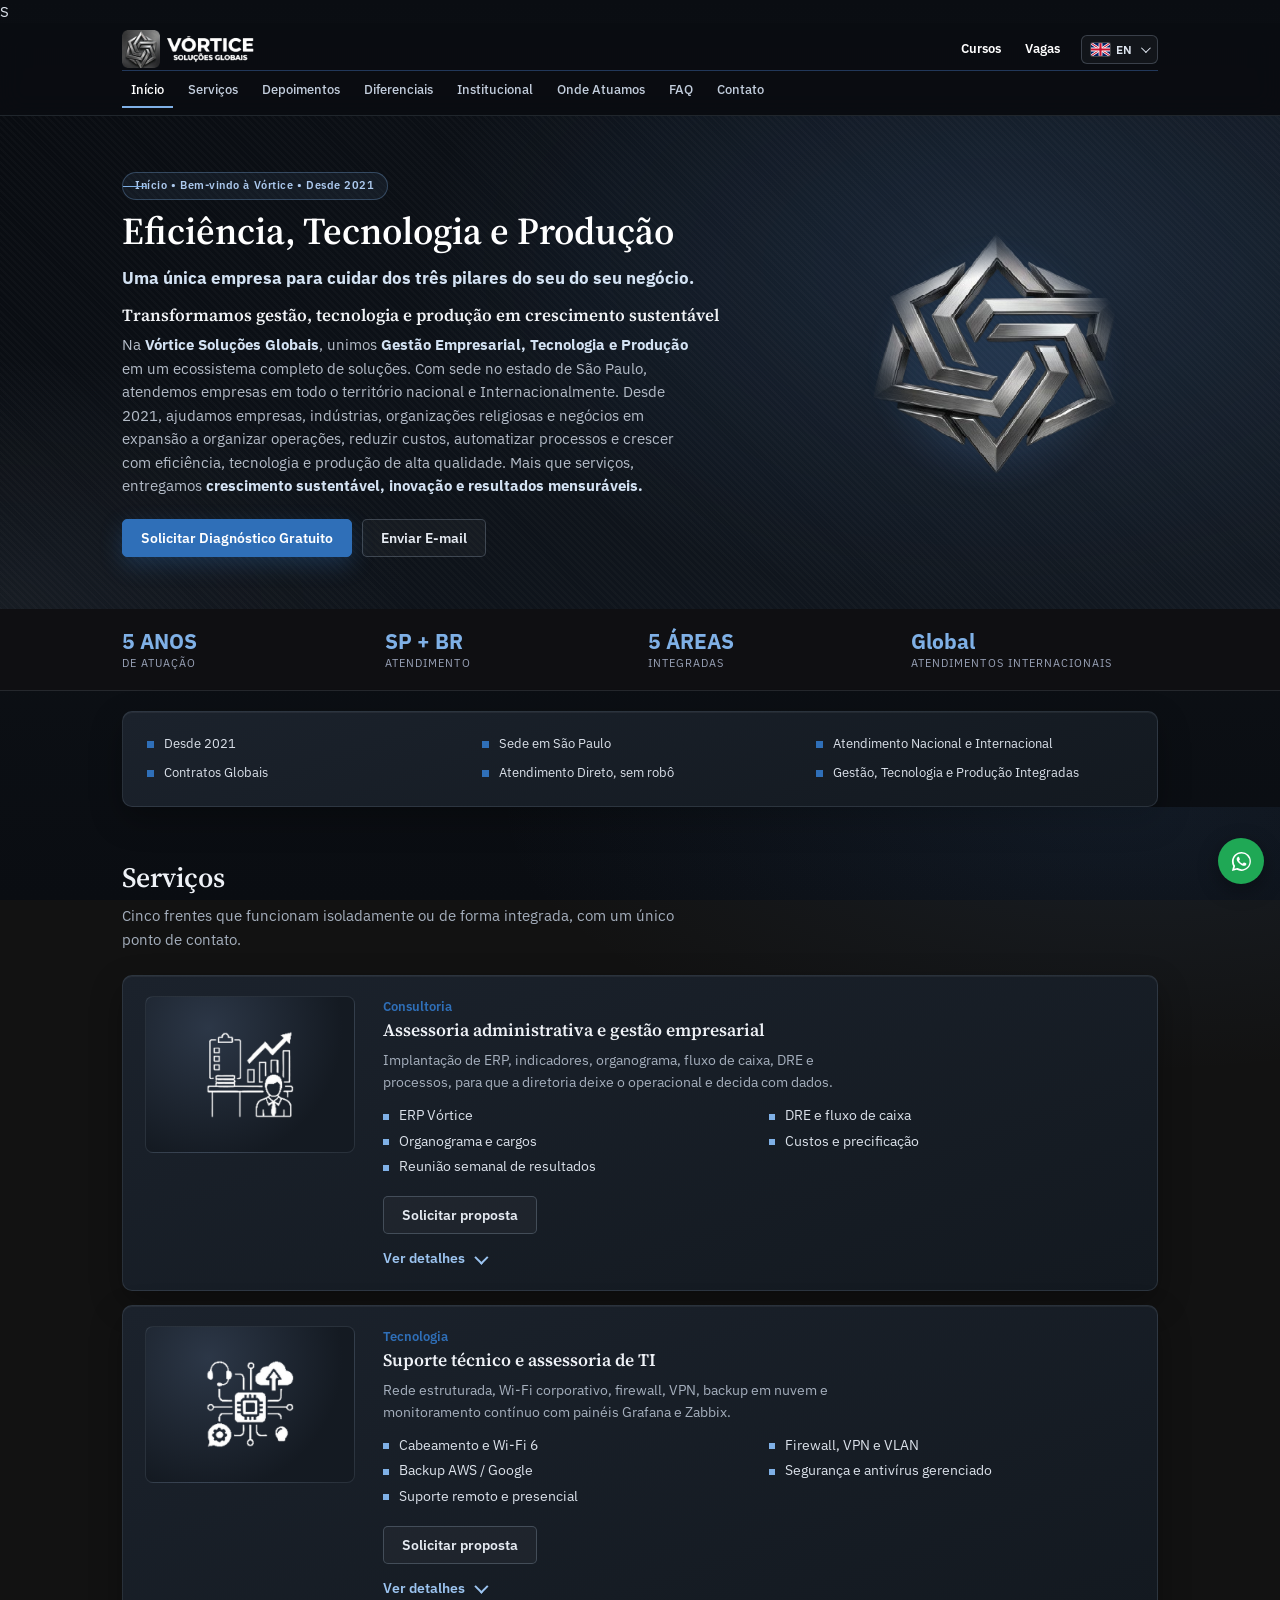
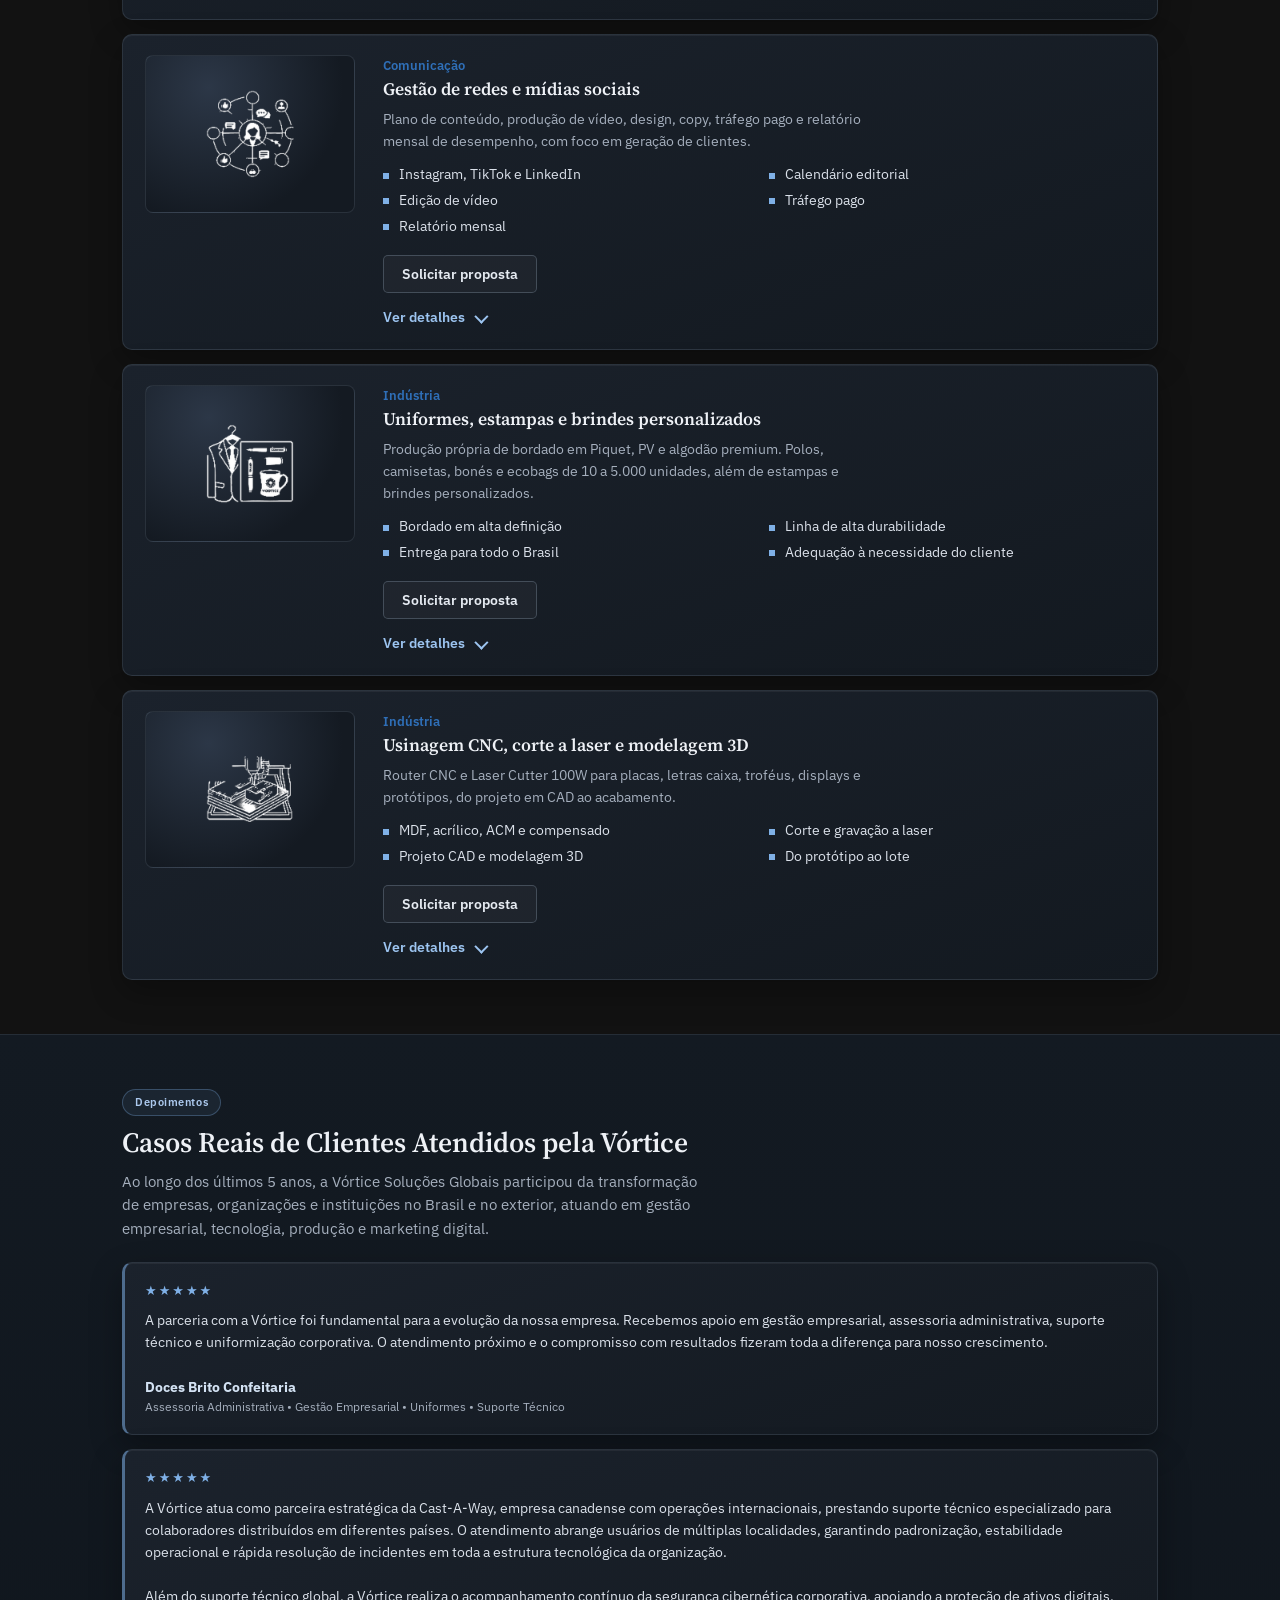
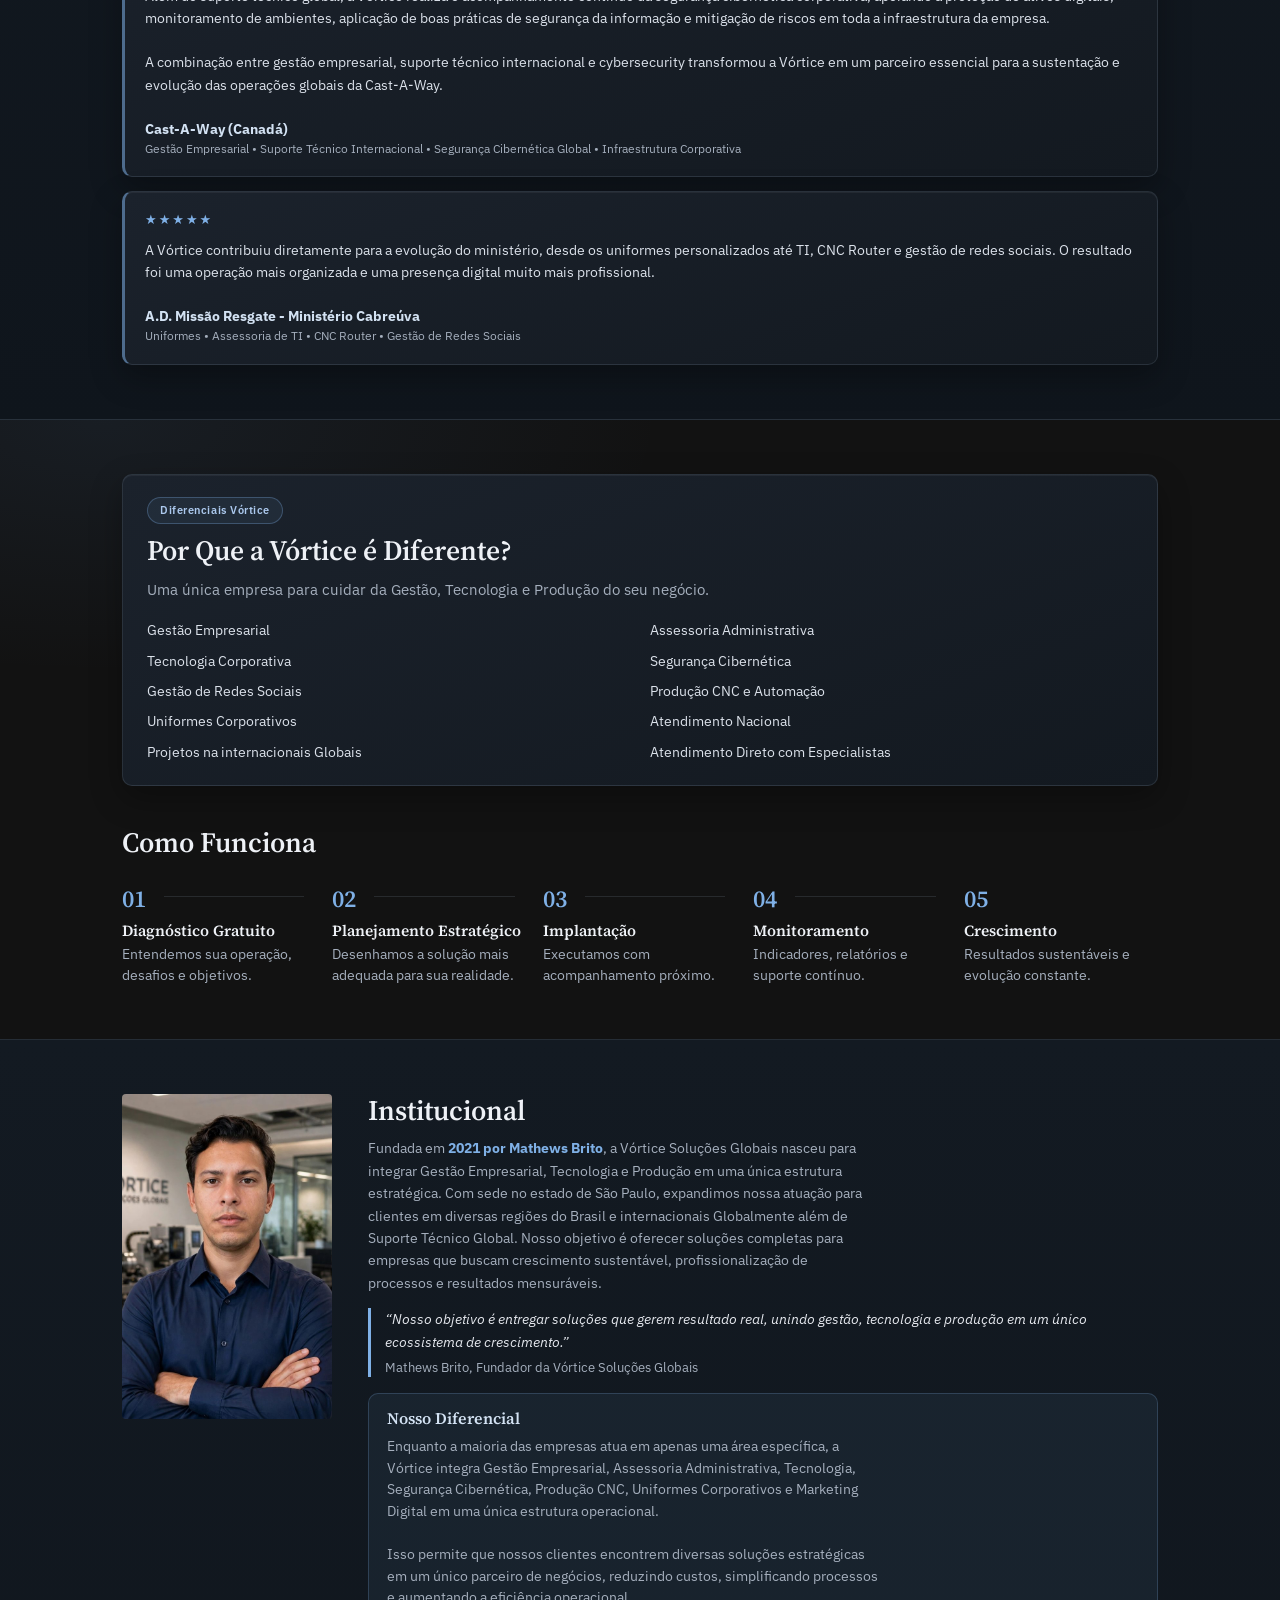
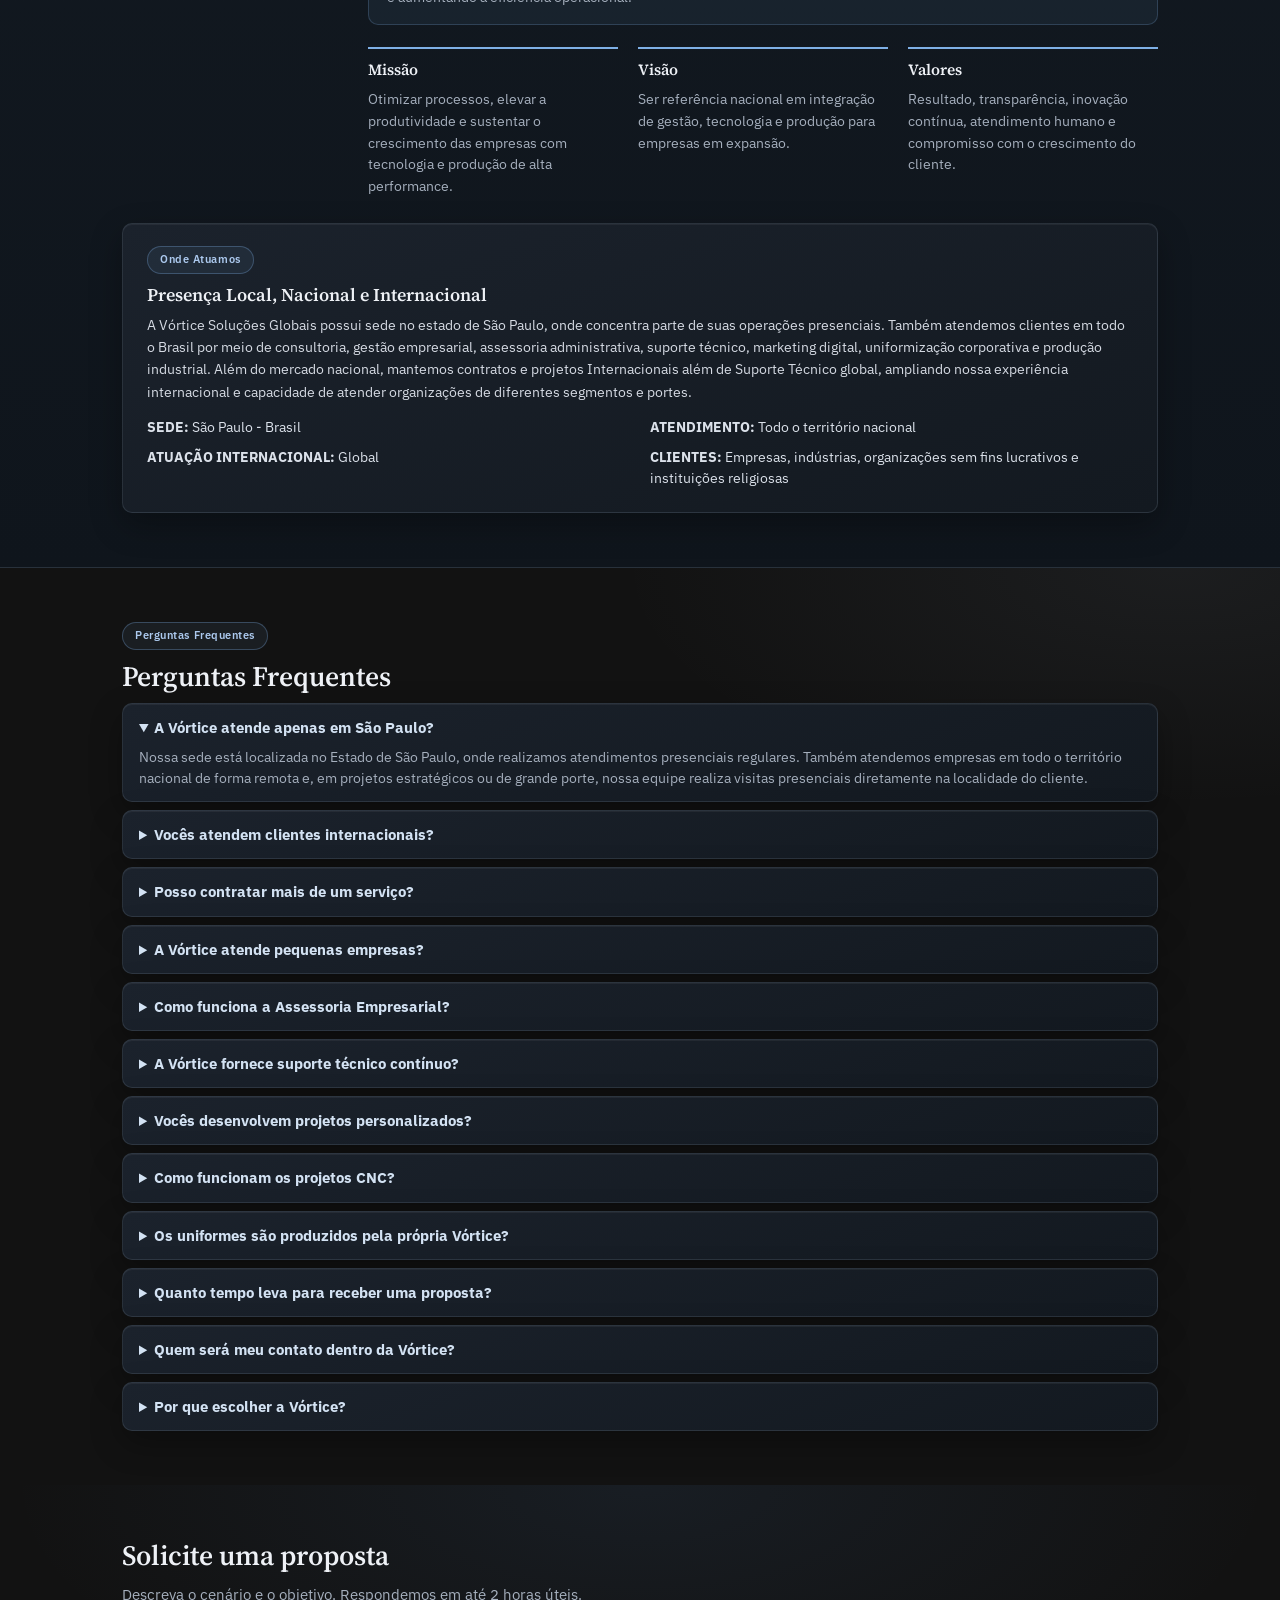
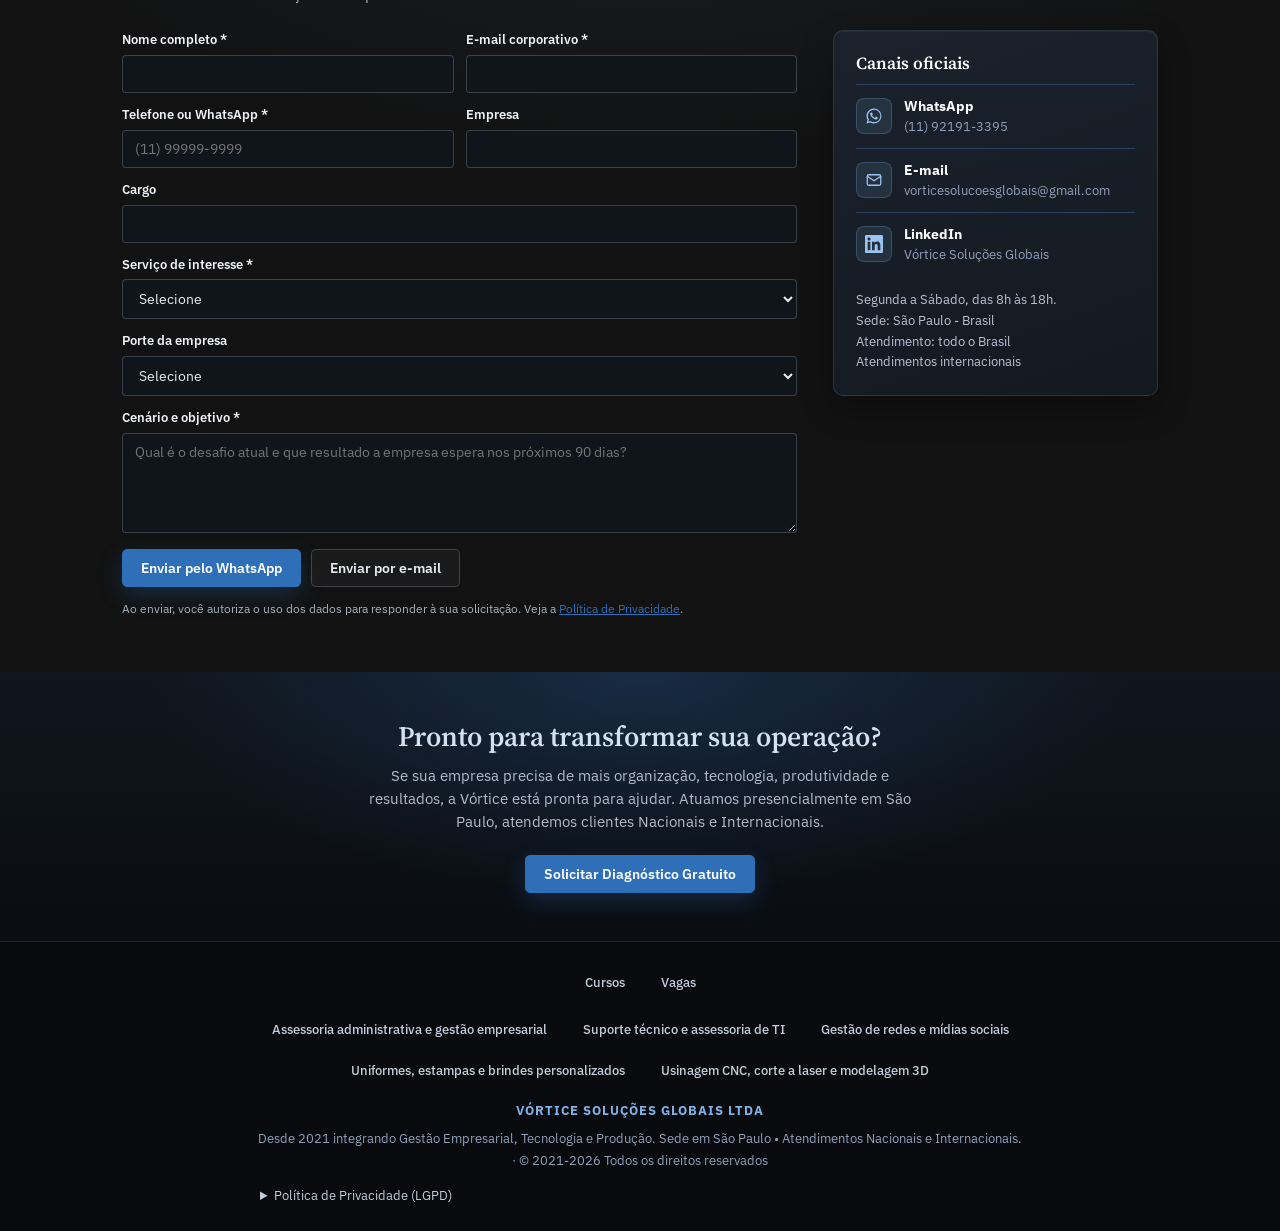
==== commit ee259be0: "Update index.html" ====
--- a/index.html
+++ b/index.html
@@ -242,7 +242,7 @@
 <div>
 <span class="eyebrow">Início • Bem-vindo à <span translate="no">Vórtice</span> • Desde 2021</span>
 <h1 id="heroTitle">Eficiência, Tecnologia e Produção</h1>
-<div class="hv" id="heroSub">Uma única empresa para cuidar da Gestão, Tecnologia e Produção do seu negócio.</div>
+<div class="hv" id="heroSub">Uma única empresa para cuidar dos três pilares do seu do seu negócio.</div>
 <h2 id="heroSec">Transformamos gestão, tecnologia e produção em crescimento sustentável</h2>
 <p class="pp" id="heroDesc">Na <strong><span translate="no">Vórtice</span> Soluções Globais</strong>, unimos <strong>Gestão Empresarial, Tecnologia e Produção</strong> em um ecossistema completo de soluções. Com sede no estado de São Paulo, atendemos empresas em todo o território nacional e Internacionalmente. Desde 2021, ajudamos empresas, indústrias, organizações religiosas e negócios em expansão a organizar operações, reduzir custos, automatizar processos e crescer com eficiência, tecnologia e produção de alta qualidade. Mais que serviços, entregamos <strong>crescimento sustentável, inovação e resultados mensuráveis.</strong></p>
 <div class="acts"><a class="btn" href="#contato">Solicitar Diagnóstico Gratuito</a><a class="btn dk" id="heroMailBtn" href="mailto:vorticesolucoesglobais@gmail.com?subject=Solicita%C3%A7%C3%A3o%20de%20Diagn%C3%B3stico">Enviar E-mail</a></div>
@@ -264,7 +264,7 @@
 <h3>Assessoria administrativa e gestão empresarial</h3>
 <p>Implantação de ERP, indicadores, organograma, fluxo de caixa, DRE e processos, para que a diretoria deixe o operacional e decida com dados.</p>
 <ul class="tags"><li>ERP <span translate="no">Vórtice</span></li><li>DRE e fluxo de caixa</li><li>Organograma e cargos</li><li>Custos e precificação</li><li>Reunião semanal de resultados</li></ul>
-<a class="btn out" data-wa="assessoria administrativa e gestão empresarial" href="https://wa.me/5511921913395" target="_blank" rel="noopener noreferrer">Solicitar proposta</a><details class="dt"><summary class="lnk"><span class="o">Ver detalhes</span><span class="c">Ocultar detalhes</span></summary><div class="dtc"><p class="k">SERVIÇO ÚNICO COMPLETO - Desde 2021 - 50+ empresas</p><h3>O que inclui de verdade</h3><ul><li>BPO Financeiro: contas a pagar/receber, fluxo de caixa diário, conciliação bancária, DRE com lucro real</li><li>RH e DP: admissão, folha, férias, 13º, rescisão, ponto, benefícios</li><li>Processos: POPs, organograma, descrição de cargos - sua empresa funciona sem você</li><li>ERP <span translate="no">Vórtice</span>: implantação completa, dashboard de KPIs, DRE, fluxo de caixa</li><li>Planejamento: OKRs, KPIs, reunião mensal de resultados com <span translate="no">Mathews Brito</span></li><li>Redução de custos: até 35% com negociação de fornecedores</li></ul><h3>Como trabalhamos</h3><p>Diagnóstico gratuito → Proposta → Implantação → Acompanhamento mensal</p><p>Resultado: Você sai do operacional e foca em crescimento.</p><p>CNPJ 65.576.566/0001-01 - Sede SP, atendimento nacional e Internacional(Global).</p></div></details>
+<a class="btn out" data-wa="assessoria administrativa e gestão empresarial" href="https://wa.me/5511921913395" target="_blank" rel="noopener noreferrer">Solicitar proposta</a><details class="dt"><summary class="lnk"><span class="o">Ver detalhes</span><span class="c">Ocultar detalhes</span></summary><div class="dtc"><p class="k">SERVIÇO ÚNICO COMPLETO - Desde 2021 - 50+ empresas</p><h3>O que inclui de verdade</h3><ul><li>BPO Financeiro: contas a pagar/receber, fluxo de caixa diário, conciliação bancária, DRE com lucro real</li><li>RH e DP: admissão, folha, férias, 13º, rescisão, ponto, benefícios</li><li>Processos: POPs, organograma, descrição de cargos - sua empresa funciona sem você</li><li>ERP <span translate="no">Vórtice</span>: implantação completa, dashboard de KPIs, DRE, fluxo de caixa</li><li>Planejamento: OKRs, KPIs, reunião mensal de resultados com <span translate="no">Mathews Brito</span></li><li>Redução de custos: até 35% com negociação de fornecedores</li></ul><h3>Como trabalhamos</h3><p>Diagnóstico gratuito → Proposta → Implantação → Acompanhamento mensal</p><p>Resultado: Você sai do operacional e foca em crescimento.</p><p>Sede SP, atendimento nacional e Internacional(Global).</p></div></details>
 </div></article>
 
 <article class="svc"><div class="im"><img src="./svc-ti.png" alt="" width="120" height="120" loading="lazy"></div><div>
@@ -356,7 +356,7 @@
 <a data-wa="" href="https://wa.me/5511921913395" target="_blank" rel="noopener noreferrer" style="margin-top:10px"><i class="ic2"><svg viewBox="0 0 24 24"><path d="M19.05 4.91A9.82 9.82 0 0 0 12.03 2C6.49 2 2 6.5 2 12.05c0 1.77.46 3.5 1.34 5.03L2 22l5.04-1.32a9.87 9.87 0 0 0 4.71 1.2h.02c5.54 0 10.04-4.5 10.04-10.04 0-2.68-1.04-5.2-2.93-7.1l-.03-.03zM12.03 20.03h-.01a8.18 8.18 0 0 1-4.17-1.14l-.3-.18-3 .79.79-2.93-.2-.3A8.19 8.19 0 0 1 3.86 12c0-4.56 3.71-8.27 8.28-8.27 2.21 0 4.29.86 5.85 2.43a8.22 8.22 0 0 1 2.42 5.85c0 4.56-3.72 8.27-8.28 8.27zm4.54-6.19c-.25-.12-1.47-.73-1.7-.81-.23-.09-.39-.12-.56.12-.17.25-.65.81-.8.97-.14.17-.29.19-.54.06-.25-.12-1.05-.39-2-1.24-.74-.66-1.24-1.47-1.38-1.72-.14-.25-.02-.38.11-.51.11-.11.25-.29.37-.43.12-.14.16-.25.25-.41.08-.17.04-.31-.02-.43-.06-.12-.56-1.35-.77-1.85-.2-.48-.41-.42-.56-.42h-.48c-.17 0-.43.06-.66.31-.23.25-.87.85-.87 2.07s.89 2.4 1.02 2.57c.12.17 1.75 2.67 4.24 3.75.59.26 1.05.41 1.41.53.59.19 1.13.16 1.55.1.47-.07 1.47-.6 1.68-1.18.21-.58.21-1.07.14-1.18-.06-.11-.23-.17-.48-.29z"/></svg></i><span><strong>WhatsApp</strong><small id="sideWppTxt">(11) 92191-3395</small></span></a>
 <a id="sideMailLink" href="mailto:vorticesolucoesglobais@gmail.com"><i class="ic2"><svg viewBox="0 0 24 24" fill="none" stroke="currentColor" stroke-width="1.7" stroke-linecap="round" stroke-linejoin="round"><rect x="3" y="5" width="18" height="14" rx="2"/><path d="M3 7l9 6 9-6"/></svg></i><span><strong>E-mail</strong><small id="sideMailTxt">vorticesolucoesglobais@gmail.com</small></span></a>
 <a id="sideLinkedinLink" href="https://www.linkedin.com/company/vortice-solucoes-globais" target="_blank" rel="noopener noreferrer"><i class="ic2"><svg viewBox="0 0 24 24"><path d="M20.447 20.452h-3.554v-5.569c0-1.328-.027-3.037-1.852-3.037-1.853 0-2.136 1.445-2.136 2.939v5.667H9.351V9h3.414v1.561h.046c.477-.9 1.637-1.85 3.37-1.85 3.601 0 4.267 2.37 4.267 5.455v6.286zM5.337 7.433c-1.144 0-2.063-.926-2.063-2.065 0-1.138.92-2.063 2.063-2.063 1.14 0 2.064.925 2.064 2.063 0 1.139-.925 2.065-2.064 2.065zm1.782 13.019H3.555V9h3.564v11.452zM22.225 0H1.771C.792 0 0 .774 0 1.729v20.542C0 23.227.792 24 1.771 24h20.451C23.2 24 24 23.227 24 22.271V1.729C24 .774 23.2 0 22.222 0h.003z"/></svg></i><span><strong>LinkedIn</strong><small><span translate="no">Vórtice</span> Soluções Globais</small></span></a>
-<p id="sideHorarioTxt">Segunda a Sábado, das 8h às 18h.<br>Sede: São Paulo - Brasil<br>Atendimento: todo o Brasil<br>Atendimentos internacionais <br>CNPJ 65.576.566/0001-01</p>
+<p id="sideHorarioTxt">Segunda a Sábado, das 8h às 18h.<br>Sede: São Paulo - Brasil<br>Atendimento: todo o Brasil<br>Atendimentos internacionais <br>
 </aside>
 </div>
 </div>
@@ -396,9 +396,9 @@
 </div>
 </main>
 
-<footer><div class="w"><nav class="fl" aria-label="Áreas"><a href="./cursos/">Cursos</a><a href="./contratacoes/">Vagas</a></nav><nav class="fl" aria-label="Serviços"><a href="#servicos">Assessoria administrativa e gestão empresarial</a><a href="#servicos">Suporte técnico e assessoria de TI</a><a href="#servicos">Gestão de redes e mídias sociais</a><a href="#servicos">Uniformes, estampas e brindes personalizados</a><a href="#servicos">Usinagem CNC, corte a laser e modelagem 3D</a></nav><div style="font-weight:800;color:#7fb0e6;letter-spacing:1px;margin-bottom:6px"><span translate="no">VÓRTICE</span> SOLUÇÕES GLOBAIS LTDA</div><div style="line-height:1.7">Desde 2021 integrando Gestão Empresarial, Tecnologia e Produção. Sede em São Paulo • Atendimentos Nacionais e Internacionais.<br>CNPJ 65.576.566/0001-01 · © 2021-<span id="yr">2026</span> Todos os direitos reservados</div>
+<footer><div class="w"><nav class="fl" aria-label="Áreas"><a href="./cursos/">Cursos</a><a href="./contratacoes/">Vagas</a></nav><nav class="fl" aria-label="Serviços"><a href="#servicos">Assessoria administrativa e gestão empresarial</a><a href="#servicos">Suporte técnico e assessoria de TI</a><a href="#servicos">Gestão de redes e mídias sociais</a><a href="#servicos">Uniformes, estampas e brindes personalizados</a><a href="#servicos">Usinagem CNC, corte a laser e modelagem 3D</a></nav><div style="font-weight:800;color:#7fb0e6;letter-spacing:1px;margin-bottom:6px"><span translate="no">VÓRTICE</span> SOLUÇÕES GLOBAIS LTDA</div><div style="line-height:1.7">Desde 2021 integrando Gestão Empresarial, Tecnologia e Produção. Sede em São Paulo • Atendimentos Nacionais e Internacionais.<br>· © 2021-<span id="yr">2026</span> Todos os direitos reservados</div>
 <details id="privacidade"><summary>Política de Privacidade (LGPD)</summary>
-<p><strong>Controlador:</strong> <span translate="no">Vórtice</span> Soluções Globais, CNPJ 65.576.566/0001-01, São Paulo - SP.</p>
+<p><strong>Controlador:</strong> <span translate="no">Vórtice</span> Soluções Globais, São Paulo - SP.</p>
 <p><strong>Dados coletados:</strong> nome, e-mail, telefone, empresa, cargo, serviço de interesse e a mensagem enviada no formulário.</p>
 <p><strong>Finalidade:</strong> responder à sua solicitação e elaborar propostas comerciais.</p>
 <p><strong>Compartilhamento:</strong> os dados seguem para o WhatsApp ou para o e-mail que você escolher e, quando o registro de contatos estiver ativo, para o banco de dados de atendimento da <span translate="no">Vórtice</span>.</p>
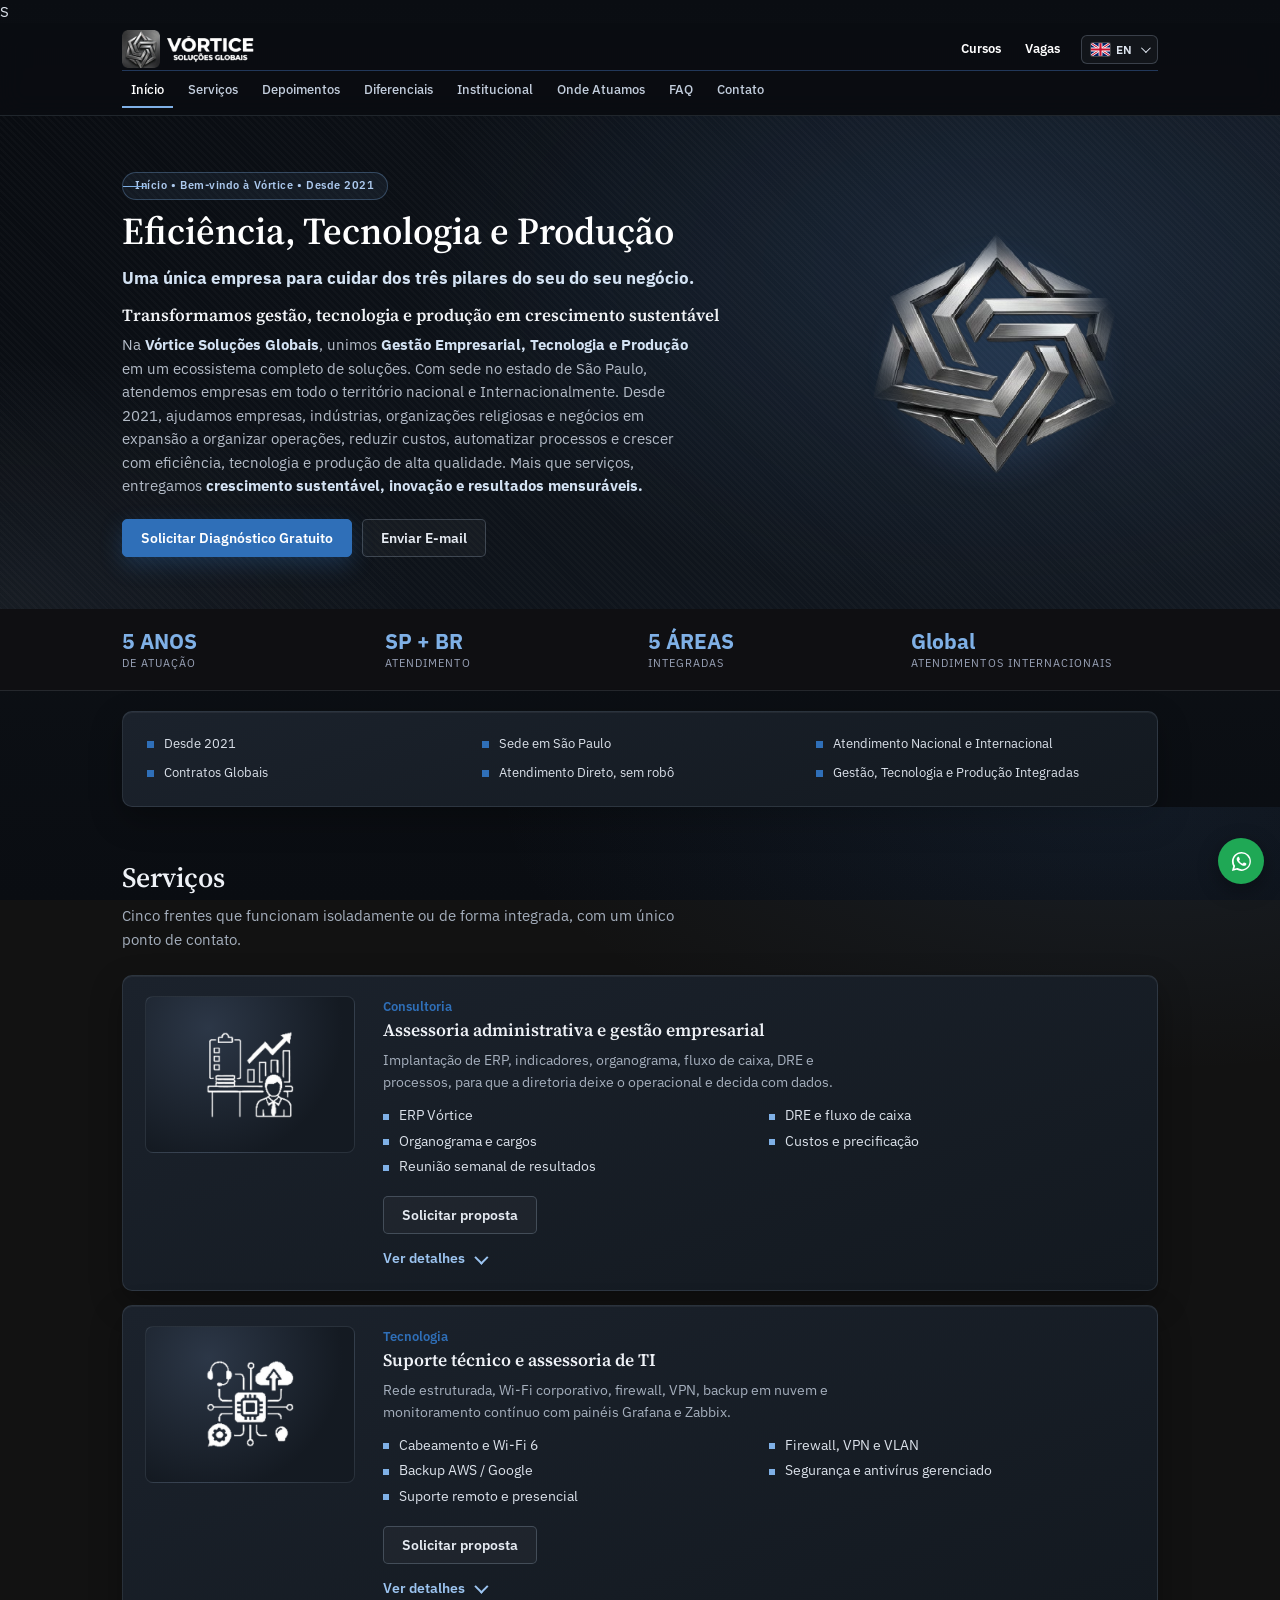
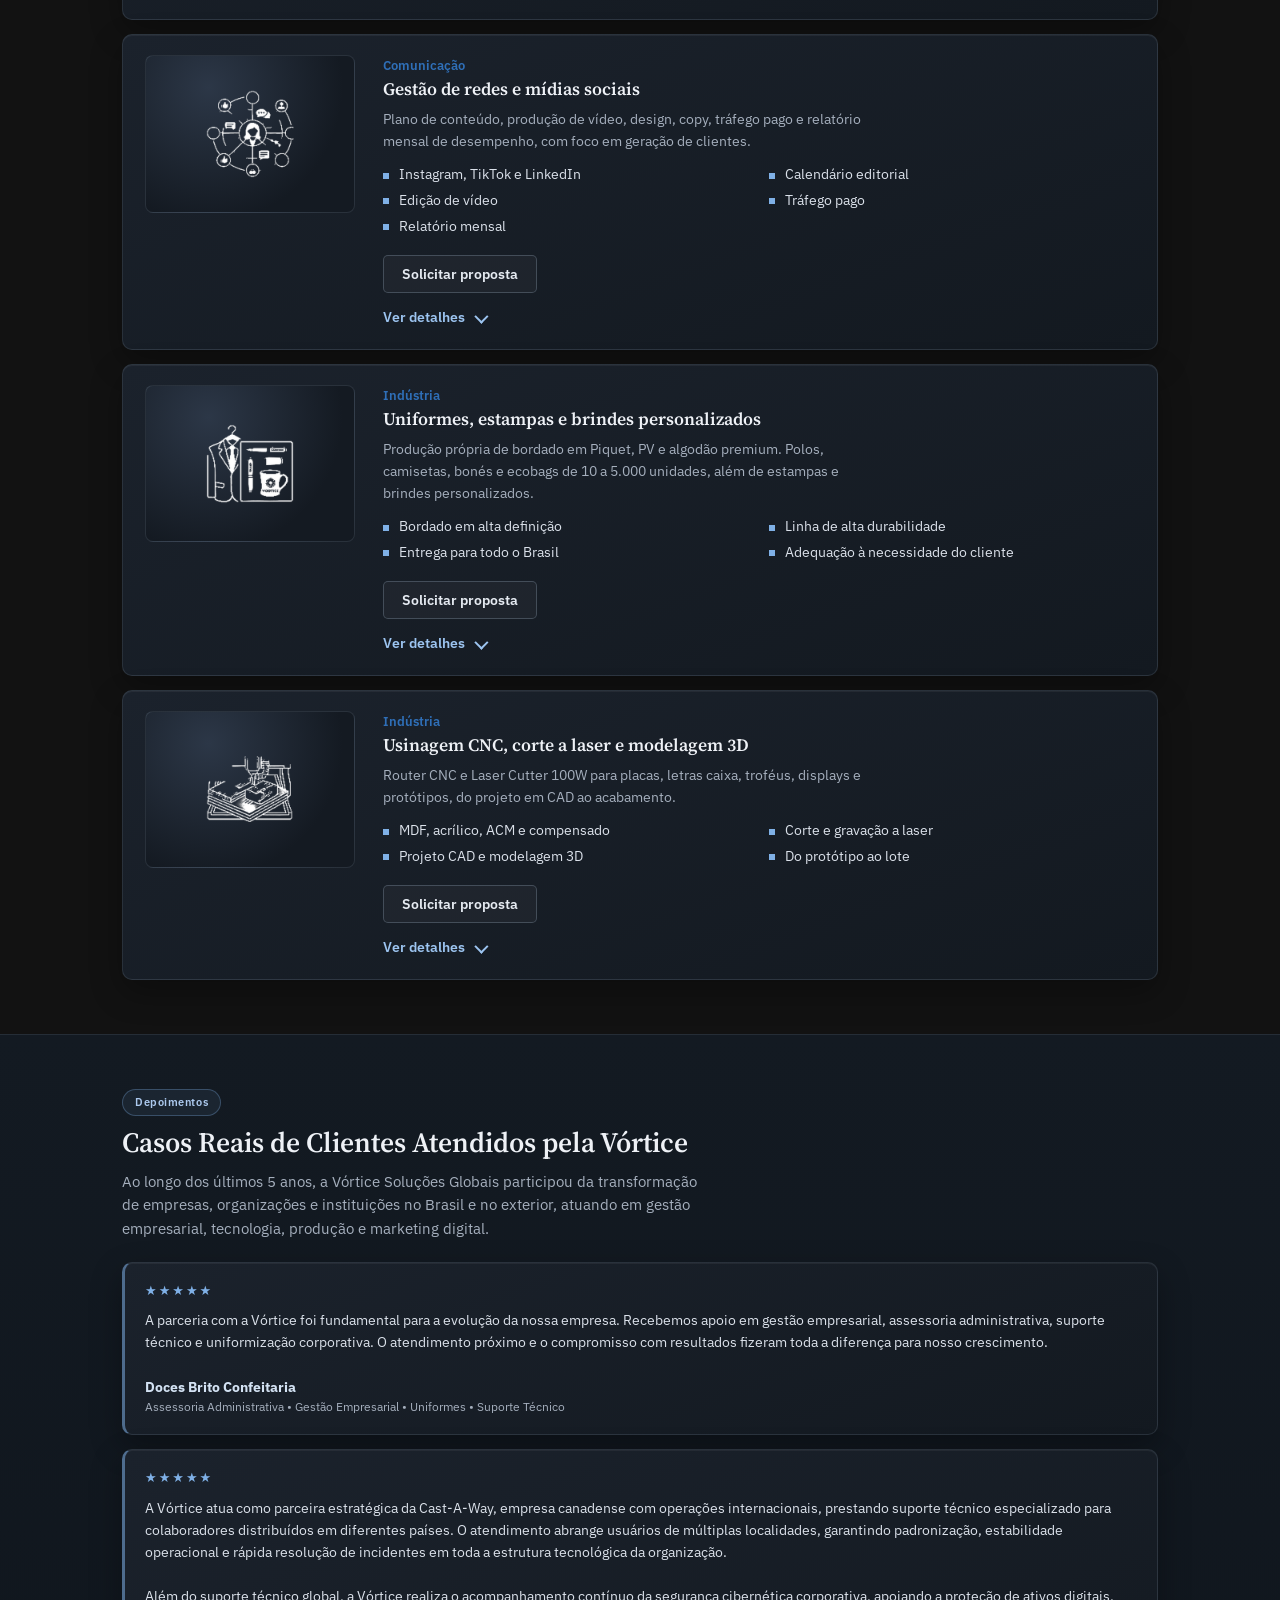
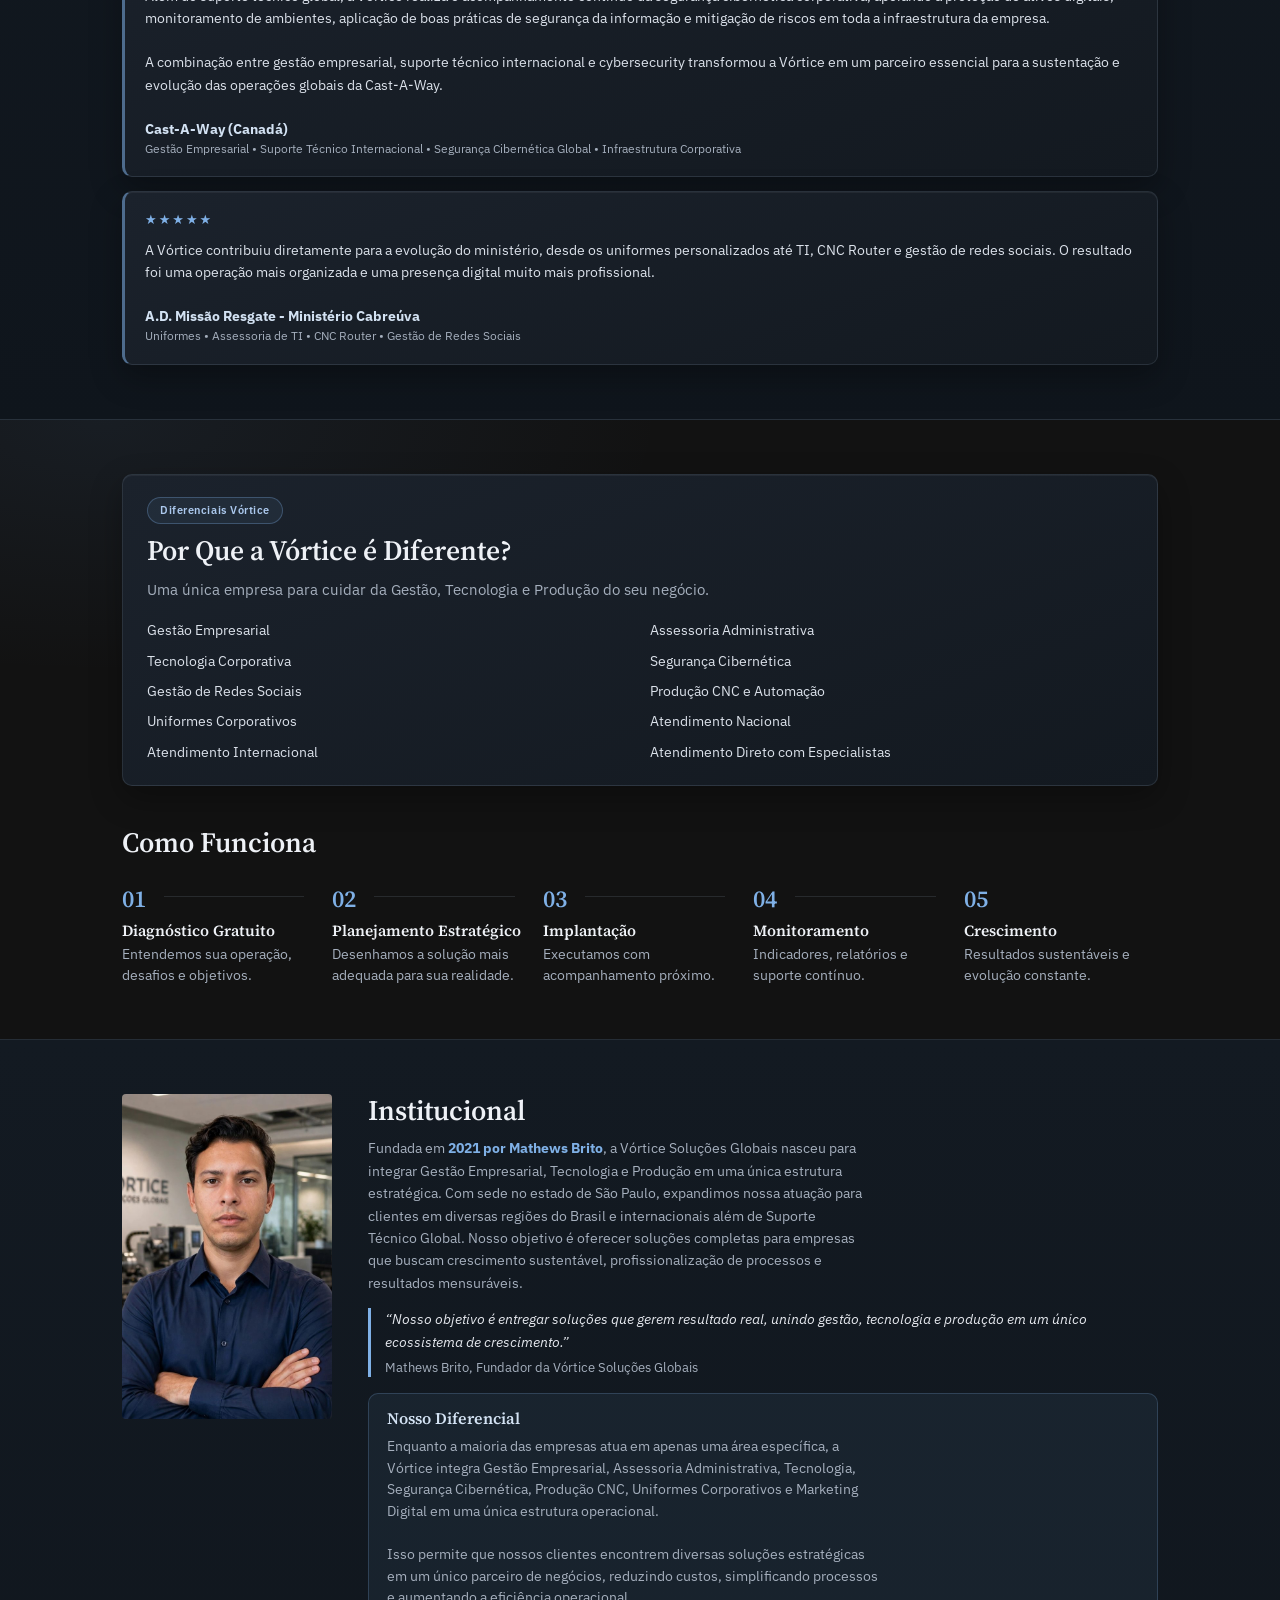
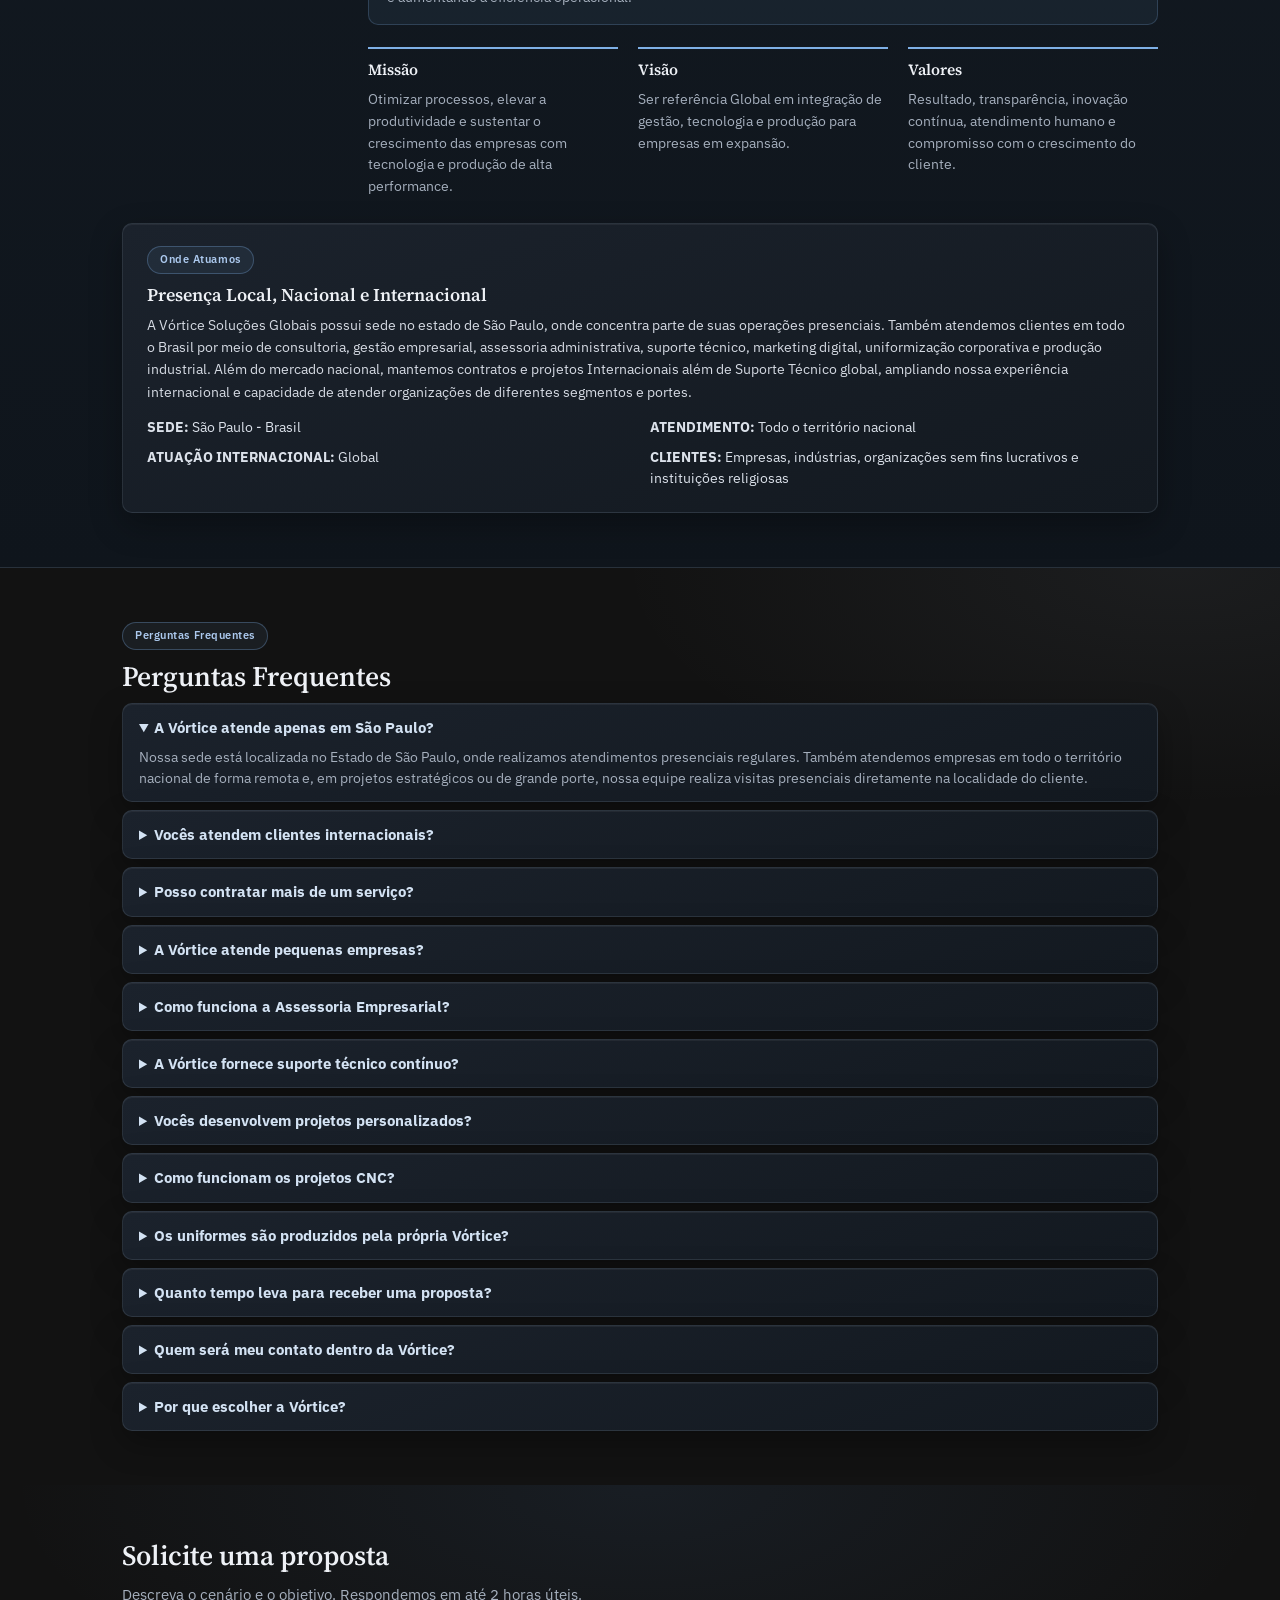
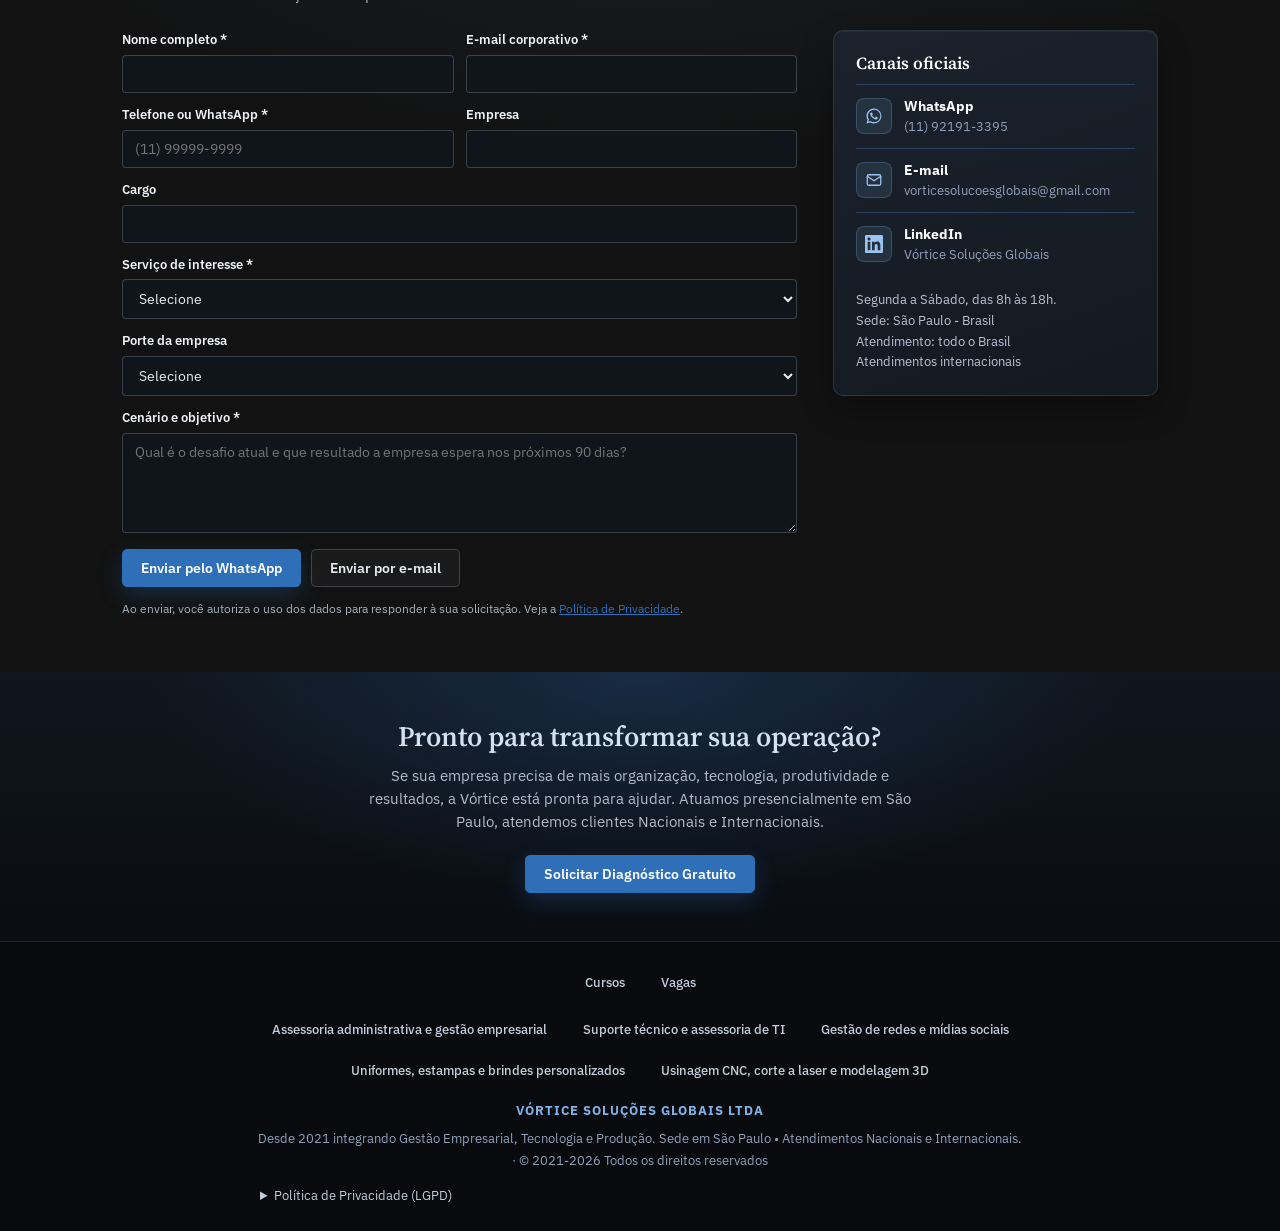
==== commit 979e6cde: "Update index.html" ====
--- a/index.html
+++ b/index.html
@@ -272,7 +272,7 @@
 <h3>Suporte técnico e assessoria de TI</h3>
 <p>Rede estruturada, Wi-Fi corporativo, firewall, VPN, backup em nuvem e monitoramento contínuo com painéis Grafana e Zabbix.</p>
 <ul class="tags"><li>Cabeamento e Wi-Fi 6</li><li>Firewall, VPN e VLAN</li><li>Backup AWS / Google</li><li>Segurança e antivírus gerenciado</li><li>Suporte remoto e presencial</li></ul>
-<a class="btn out" data-wa="suporte técnico e assessoria de TI" href="https://wa.me/5511921913395" target="_blank" rel="noopener noreferrer">Solicitar proposta</a><details class="dt"><summary class="lnk"><span class="o">Ver detalhes</span><span class="c">Ocultar detalhes</span></summary><div class="dtc"><p class="k">TI que não para sua operação - 5 anos de atuação</p><h3>Inclui</h3><ul><li>Suporte SLA remoto, 24h presencial</li><li>Infra: Cabeamento estruturado certificado, Wi-Fi 6 corporativo, servidor local/nuvem, firewall, VPN, VLAN, patch panel</li><li>Segurança: Antivírus corporativo gerenciado, backup AWS/Google Drive/OneDrive, recuperação de desastres, monitoramento Zabbix + Grafana</li><li>Microsoft 365 e Google Workspace: e-mail profissional configurado</li><li>Automação: Scripts, IA, integrações, chatbots</li><li>LGPD: Adequação completa para não tomar multa</li></ul><p>Para quem: 5 a 100 computadores sem equipe interna cara.</p><p>Fala direto com especialista, sem call center.</p><p>Atendimento nacional e Internacional.</p></div></details>
+<a class="btn out" data-wa="suporte técnico e assessoria de TI" href="https://wa.me/5511921913395" target="_blank" rel="noopener noreferrer">Solicitar proposta</a><details class="dt"><summary class="lnk"><span class="o">Ver detalhes</span><span class="c">Ocultar detalhes</span></summary><div class="dtc"><p class="k">TI que não para sua operação - 5 anos de atuação</p><h3>Inclui</h3><ul><li>Suporte SLA remoto, 24h presencial</li><li>Infra: Cabeamento estruturado certificado, Wi-Fi 6 corporativo, servidor local/nuvem, firewall, VPN, VLAN, patch panel</li><li>Segurança: Antivírus corporativo gerenciado, backup AWS/Google Drive/OneDrive, recuperação de desastres, monitoramento Zabbix + Grafana</li><li>Microsoft 365 e Google Workspace: e-mail profissional configurado</li><li>Automação: Scripts, IA, integrações, chatbots</li><li>LGPD: Adequação completa para não tomar multa</li></ul><p>Para quem: de 5 a dezenas de computadores sem equipe interna cara.</p><p>Fala direto com especialista, sem call center.</p><p>Atendimento nacional e Internacional.</p></div></details>
 </div></article>
 
 <article class="svc"><div class="im"><img src="./svc-redes.png" alt="" width="120" height="120" loading="lazy"></div><div>
@@ -280,7 +280,7 @@
 <h3>Gestão de redes e mídias sociais</h3>
 <p>Plano de conteúdo, produção de vídeo, design, copy, tráfego pago e relatório mensal de desempenho, com foco em geração de clientes.</p>
 <ul class="tags"><li>Instagram, TikTok e LinkedIn</li><li>Calendário editorial</li><li>Edição de vídeo</li><li>Tráfego pago</li><li>Relatório mensal</li></ul>
-<a class="btn out" data-wa="gestão de redes e mídias sociais" href="https://wa.me/5511921913395" target="_blank" rel="noopener noreferrer">Solicitar proposta</a><details class="dt"><summary class="lnk"><span class="o">Ver detalhes</span><span class="c">Ocultar detalhes</span></summary><div class="dtc"><p class="k">Não fazemos post bonito. Fazemos rede que gera lead.</p><h3>Inclui</h3><ul><li>Identidade Visual + Linha Editorial + calendário editorial</li><li>Pacotes Personalizados Reels/mês + carrosséis + Stories diários + copy que vende</li><li>Tráfego Pago Meta/Google/LinkedIn - lead qualificado + remarketing</li><li>Resposta de Directs e comentários - transformando em lead</li><li>Relatório mensal: alcance, engajamento, crescimento, leads gerados</li></ul><p>Resultados: Clientes com alcance orgânico / Crescimento constante seguidores/mês</p><p>Pacotes padrão: Você grava, a gente edita e posta.</p><p>Pacotes premium: nós gravamos, editamos e postamos.</p><p>Diferencial: Entendemos de gestão, então conteúdo atrai cliente de ticket alto.</p></div></details>
+<a class="btn out" data-wa="gestão de redes e mídias sociais" href="https://wa.me/5511921913395" target="_blank" rel="noopener noreferrer">Solicitar proposta</a><details class="dt"><summary class="lnk"><span class="o">Ver detalhes</span><span class="c">Ocultar detalhes</span></summary><div class="dtc"><p class="k">Não fazemos post bonito. Fazemos rede que gera lead.</p><h3>Inclui</h3><ul><li>Identidade Visual + Linha Editorial + calendário editorial</li><li>Pacotes Personalizados Reels/mês + carrosséis + Stories diários + copy que vende</li><li>Tráfego Pago Meta/Google/LinkedIn - lead qualificado + remarketing</li><li>Resposta de Directs e comentários - transformando em lead</li><li>Relatório mensal: alcance, engajamento, crescimento, leads gerados</li></ul><p>Resultados: Clientes com alcance orgânico / Crescimento constante seguidores/mês</p><p>Pacotes padrão: Você coleta a midia, a gente edita e posta.</p><p>Pacotes premium: Nós Coletamos a Midia, editamos e postamos.</p><p>Diferencial: Entendemos de gestão, então conteúdo atrai cliente de ticket alto.</p></div></details>
 </div></article>
 
 <article class="svc"><div class="im"><img src="./svc-uniformes.png" alt="" width="120" height="120" loading="lazy"></div><div>
@@ -288,7 +288,7 @@
 <h3>Uniformes, estampas e brindes personalizados</h3>
 <p>Produção própria de bordado em Piquet, PV e algodão premium. Polos, camisetas, bonés e ecobags de 10 a 5.000 unidades, além de estampas e brindes personalizados.</p>
 <ul class="tags"><li>Bordado em alta definição</li><li>Linha de alta durabilidade</li><li>Entrega para todo o Brasil</li><li>Adequação à necessidade do cliente</li></ul>
-<a class="btn out" data-wa="uniformes, estampas e brindes personalizados" href="https://wa.me/5511921913395" target="_blank" rel="noopener noreferrer">Solicitar proposta</a><details class="dt"><summary class="lnk"><span class="o">Ver detalhes</span><span class="c">Ocultar detalhes</span></summary><div class="dtc"><p class="k">Produção própria, não terceirizado</p><h3>Fornecemos</h3><ul><li>Modelos: Camisetas, Polos Piquet, Camisas Sociais, Calças, Jalecos, Jaquetas, Coletes, NR10, Brigadista, Bombeiro Civil, EPIs certificados</li><li>Tecidos: Algodão, poliéster, dry-fit, brim, oxford, Piquet premium - não desbota, não encolhe</li><li>Personalização: Bordado alta definição 15 cores linha dourada premium que não desbota, serigrafia, sublimação, DTF, bordado 3D</li></ul><p>Atendimento: 10 a 5.000 unidades, grade PP ao G5, prova tamanho/cor antes, troca garantida</p><p>Entrega: SP e todo Brasil.</p></div></details>
+<a class="btn out" data-wa="uniformes, estampas e brindes personalizados" href="https://wa.me/5511921913395" target="_blank" rel="noopener noreferrer">Solicitar proposta</a><details class="dt"><summary class="lnk"><span class="o">Ver detalhes</span><span class="c">Ocultar detalhes</span></summary><div class="dtc"><p class="k">Produção própria, não terceirizado</p><h3>Fornecemos</h3><ul><li>Modelos: Camisetas, Polos Piquet, Camisas Sociais, Calças, Jalecos, Jaquetas, Coletes, NR10, Brigadista, Bombeiro Civil, EPIs certificados</li><li>Tecidos: Algodão, poliéster, dry-fit, brim, oxford, Piquet premium - não desbota, não encolhe</li><li>Personalização: Bordado alta definição 15 cores linha dourada premium que não desbota, serigrafia, sublimação, DTF, bordado 3D</li></ul><p>Atendimento: 10 a 5.000 unidades, grade PP ao G5</p><p>Entrega: SP e todo Brasil.</p></div></details>
 </div></article>
 
 <article class="svc"><div class="im"><img src="./svc-cnc.png" alt="" width="120" height="120" loading="lazy"></div><div>
@@ -303,14 +303,14 @@
 
 <section id="depoimentos" class="alt"><div class="w"><span class="badge">Depoimentos</span><h2>Casos Reais de Clientes Atendidos pela <span translate="no">Vórtice</span></h2><p class="lead">Ao longo dos últimos 5 anos, a <span translate="no">Vórtice</span> Soluções Globais participou da transformação de empresas, organizações e instituições no Brasil e no exterior, atuando em gestão empresarial, tecnologia, produção e marketing digital.</p><div class="dg rv" style="margin-top:22px"><div class="tc"><span class="st">★★★★★</span><p>A parceria com a <span translate="no">Vórtice</span> foi fundamental para a evolução da nossa empresa. Recebemos apoio em gestão empresarial, assessoria administrativa, suporte técnico e uniformização corporativa. O atendimento próximo e o compromisso com resultados fizeram toda a diferença para nosso crescimento.</p><br><strong>Doces Brito Confeitaria</strong><br><small>Assessoria Administrativa • Gestão Empresarial • Uniformes • Suporte Técnico</small></div><div class="tc"><span class="st">★★★★★</span><p>A <span translate="no">Vórtice</span> atua como parceira estratégica da Cast-A-Way, empresa canadense com operações internacionais, prestando suporte técnico especializado para colaboradores distribuídos em diferentes países. O atendimento abrange usuários de múltiplas localidades, garantindo padronização, estabilidade operacional e rápida resolução de incidentes em toda a estrutura tecnológica da organização.<br><br>Além do suporte técnico global, a <span translate="no">Vórtice</span> realiza o acompanhamento contínuo da segurança cibernética corporativa, apoiando a proteção de ativos digitais, monitoramento de ambientes, aplicação de boas práticas de segurança da informação e mitigação de riscos em toda a infraestrutura da empresa.<br><br>A combinação entre gestão empresarial, suporte técnico internacional e cybersecurity transformou a <span translate="no">Vórtice</span> em um parceiro essencial para a sustentação e evolução das operações globais da Cast-A-Way.</p><br><strong>Cast-A-Way (Canadá)</strong><br><small>Gestão Empresarial • Suporte Técnico Internacional • Segurança Cibernética Global • Infraestrutura Corporativa</small></div><div class="tc"><span class="st">★★★★★</span><p>A <span translate="no">Vórtice</span> contribuiu diretamente para a evolução do ministério, desde os uniformes personalizados até TI, CNC Router e gestão de redes sociais. O resultado foi uma operação mais organizada e uma presença digital muito mais profissional.</p><br><strong>A.D. Missão Resgate - Ministério Cabreúva</strong><br><small>Uniformes • Assessoria de TI • CNC Router • Gestão de Redes Sociais</small></div></div></div></section>
 
-<section id="diferenciais"><div class="w"><div class="card"><span class="badge">Diferenciais <span translate="no">Vórtice</span></span><h2>Por Que a <span translate="no">Vórtice</span> é Diferente?</h2><p class="lead">Uma única empresa para cuidar da Gestão, Tecnologia e Produção do seu negócio.</p><div class="g2 rv" style="margin-top:18px"><div>Gestão Empresarial</div><div>Assessoria Administrativa</div><div>Tecnologia Corporativa</div><div>Segurança Cibernética</div><div>Gestão de Redes Sociais</div><div>Produção CNC e Automação</div><div>Uniformes Corporativos</div><div>Atendimento Nacional</div><div>Projetos na internacionais Globais</div><div>Atendimento Direto com Especialistas</div></div></div><h2 style="margin-top:40px">Como Funciona</h2><ol class="steps rv"><li><h3>Diagnóstico Gratuito</h3><p>Entendemos sua operação, desafios e objetivos.</p></li><li><h3>Planejamento Estratégico</h3><p>Desenhamos a solução mais adequada para sua realidade.</p></li><li><h3>Implantação</h3><p>Executamos com acompanhamento próximo.</p></li><li><h3>Monitoramento</h3><p>Indicadores, relatórios e suporte contínuo.</p></li><li><h3>Crescimento</h3><p>Resultados sustentáveis e evolução constante.</p></li></ol></div></section>
+<section id="diferenciais"><div class="w"><div class="card"><span class="badge">Diferenciais <span translate="no">Vórtice</span></span><h2>Por Que a <span translate="no">Vórtice</span> é Diferente?</h2><p class="lead">Uma única empresa para cuidar da Gestão, Tecnologia e Produção do seu negócio.</p><div class="g2 rv" style="margin-top:18px"><div>Gestão Empresarial</div><div>Assessoria Administrativa</div><div>Tecnologia Corporativa</div><div>Segurança Cibernética</div><div>Gestão de Redes Sociais</div><div>Produção CNC e Automação</div><div>Uniformes Corporativos</div><div>Atendimento Nacional</div><div>Atendimento Internacional</div><div>Atendimento Direto com Especialistas</div></div></div><h2 style="margin-top:40px">Como Funciona</h2><ol class="steps rv"><li><h3>Diagnóstico Gratuito</h3><p>Entendemos sua operação, desafios e objetivos.</p></li><li><h3>Planejamento Estratégico</h3><p>Desenhamos a solução mais adequada para sua realidade.</p></li><li><h3>Implantação</h3><p>Executamos com acompanhamento próximo.</p></li><li><h3>Monitoramento</h3><p>Indicadores, relatórios e suporte contínuo.</p></li><li><h3>Crescimento</h3><p>Resultados sustentáveis e evolução constante.</p></li></ol></div></section>
 
 <section id="sobre" class="alt"><div class="w about"><img src="./foto.jpg" alt="Mathews Brito, fundador da Vórtice" width="260" height="325" loading="lazy"><div>
 <h2>Institucional</h2>
-<p>Fundada em <strong style="color:#7fb0e6">2021 por <span translate="no">Mathews Brito</span></strong>, a <span translate="no">Vórtice</span> Soluções Globais nasceu para integrar Gestão Empresarial, Tecnologia e Produção em uma única estrutura estratégica. Com sede no estado de São Paulo, expandimos nossa atuação para clientes em diversas regiões do Brasil e internacionais Globalmente além de Suporte Técnico Global. Nosso objetivo é oferecer soluções completas para empresas que buscam crescimento sustentável, profissionalização de processos e resultados mensuráveis.</p>
+<p>Fundada em <strong style="color:#7fb0e6">2021 por <span translate="no">Mathews Brito</span></strong>, a <span translate="no">Vórtice</span> Soluções Globais nasceu para integrar Gestão Empresarial, Tecnologia e Produção em uma única estrutura estratégica. Com sede no estado de São Paulo, expandimos nossa atuação para clientes em diversas regiões do Brasil e internacionais além de Suporte Técnico Global. Nosso objetivo é oferecer soluções completas para empresas que buscam crescimento sustentável, profissionalização de processos e resultados mensuráveis.</p>
 <div class="qt">“Nosso objetivo é entregar soluções que gerem resultado real, unindo gestão, tecnologia e produção em um único ecossistema de crescimento.”<small><span translate="no">Mathews Brito</span>, Fundador da <span translate="no">Vórtice</span> Soluções Globais</small></div>
 <div class="gb"><h3>Nosso Diferencial</h3><p style="margin-top:0">Enquanto a maioria das empresas atua em apenas uma área específica, a <span translate="no">Vórtice</span> integra Gestão Empresarial, Assessoria Administrativa, Tecnologia, Segurança Cibernética, Produção CNC, Uniformes Corporativos e Marketing Digital em uma única estrutura operacional.<br><br>Isso permite que nossos clientes encontrem diversas soluções estratégicas em um único parceiro de negócios, reduzindo custos, simplificando processos e aumentando a eficiência operacional.</p></div>
-<div class="pr"><div><h3>Missão</h3><p>Otimizar processos, elevar a produtividade e sustentar o crescimento das empresas com tecnologia e produção de alta performance.</p></div><div><h3>Visão</h3><p>Ser referência nacional em integração de gestão, tecnologia e produção para empresas em expansão.</p></div><div><h3>Valores</h3><p>Resultado, transparência, inovação contínua, atendimento humano e compromisso com o crescimento do cliente.</p></div></div>
+<div class="pr"><div><h3>Missão</h3><p>Otimizar processos, elevar a produtividade e sustentar o crescimento das empresas com tecnologia e produção de alta performance.</p></div><div><h3>Visão</h3><p>Ser referência Global em integração de gestão, tecnologia e produção para empresas em expansão.</p></div><div><h3>Valores</h3><p>Resultado, transparência, inovação contínua, atendimento humano e compromisso com o crescimento do cliente.</p></div></div>
 </div></div>
 <div class="w" id="onde"><div class="card" style="margin-top:26px"><span class="badge">Onde Atuamos</span><h3 style="font-size:18px">Presença Local, Nacional e Internacional</h3><p style="color:#d5dae3">A <span translate="no">Vórtice</span> Soluções Globais possui sede no estado de São Paulo, onde concentra parte de suas operações presenciais. Também atendemos clientes em todo o Brasil por meio de consultoria, gestão empresarial, assessoria administrativa, suporte técnico, marketing digital, uniformização corporativa e produção industrial. Além do mercado nacional, mantemos contratos e projetos Internacionais além de Suporte Técnico global, ampliando nossa experiência internacional e capacidade de atender organizações de diferentes segmentos e portes.</p><div class="g2" style="margin-top:14px;font-size:13.5px"><div><strong>SEDE:</strong> São Paulo - Brasil</div><div><strong>ATENDIMENTO:</strong> Todo o território nacional</div><div><strong>ATUAÇÃO INTERNACIONAL:</strong> Global</div><div><strong>CLIENTES:</strong> Empresas, indústrias, organizações sem fins lucrativos e instituições religiosas</div></div></div></div></section>
 
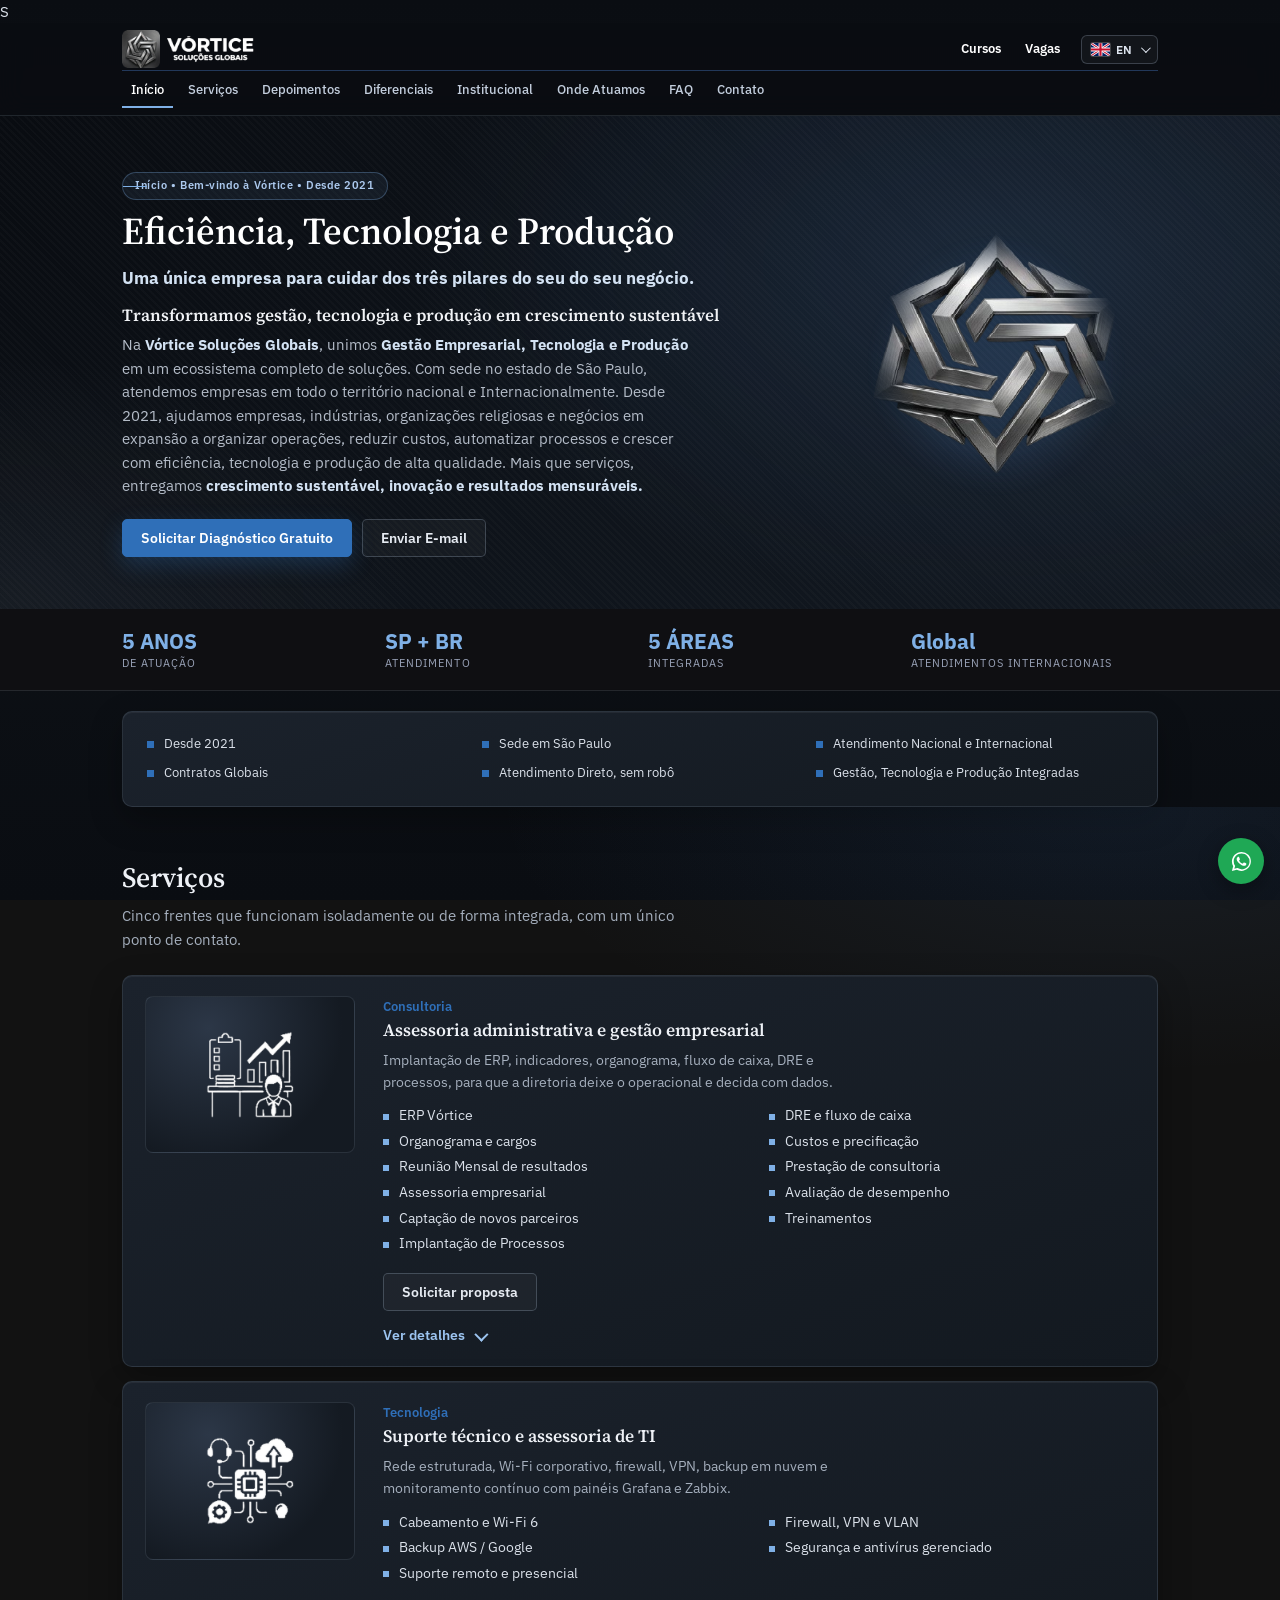
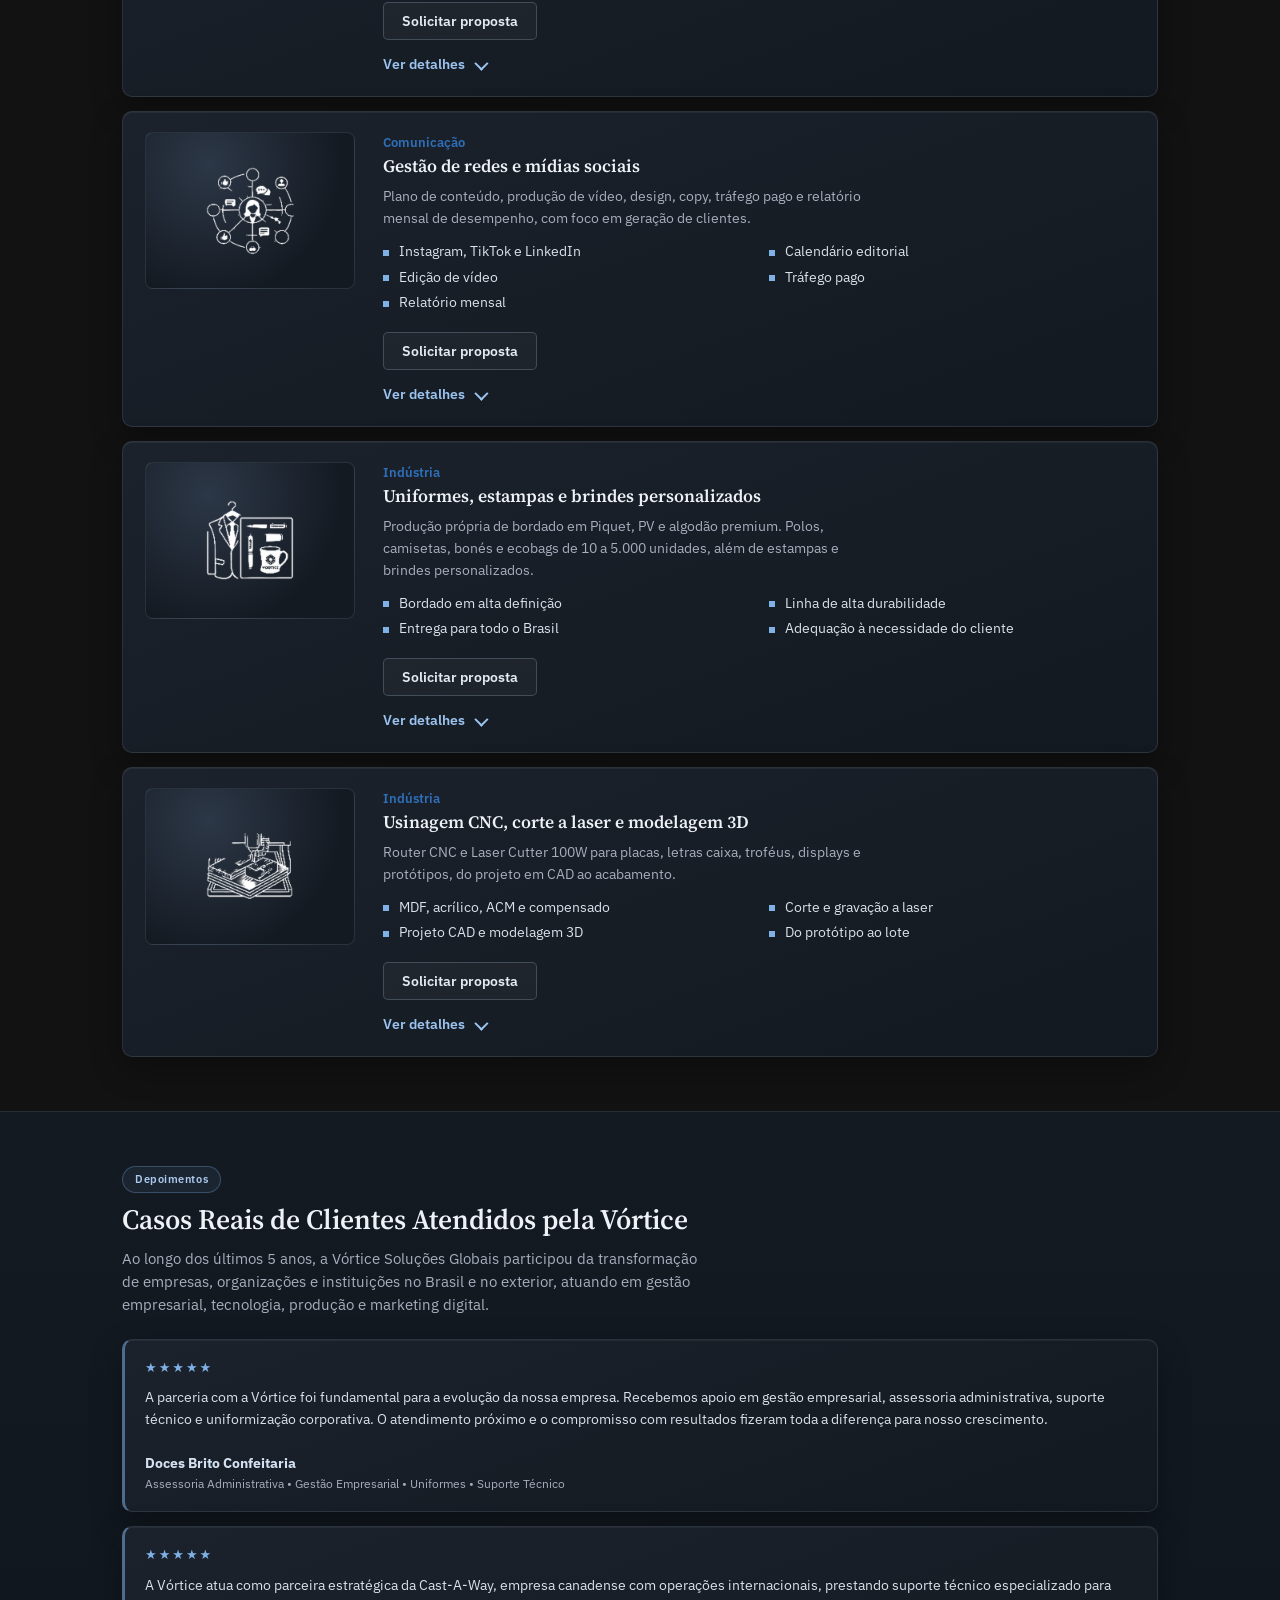
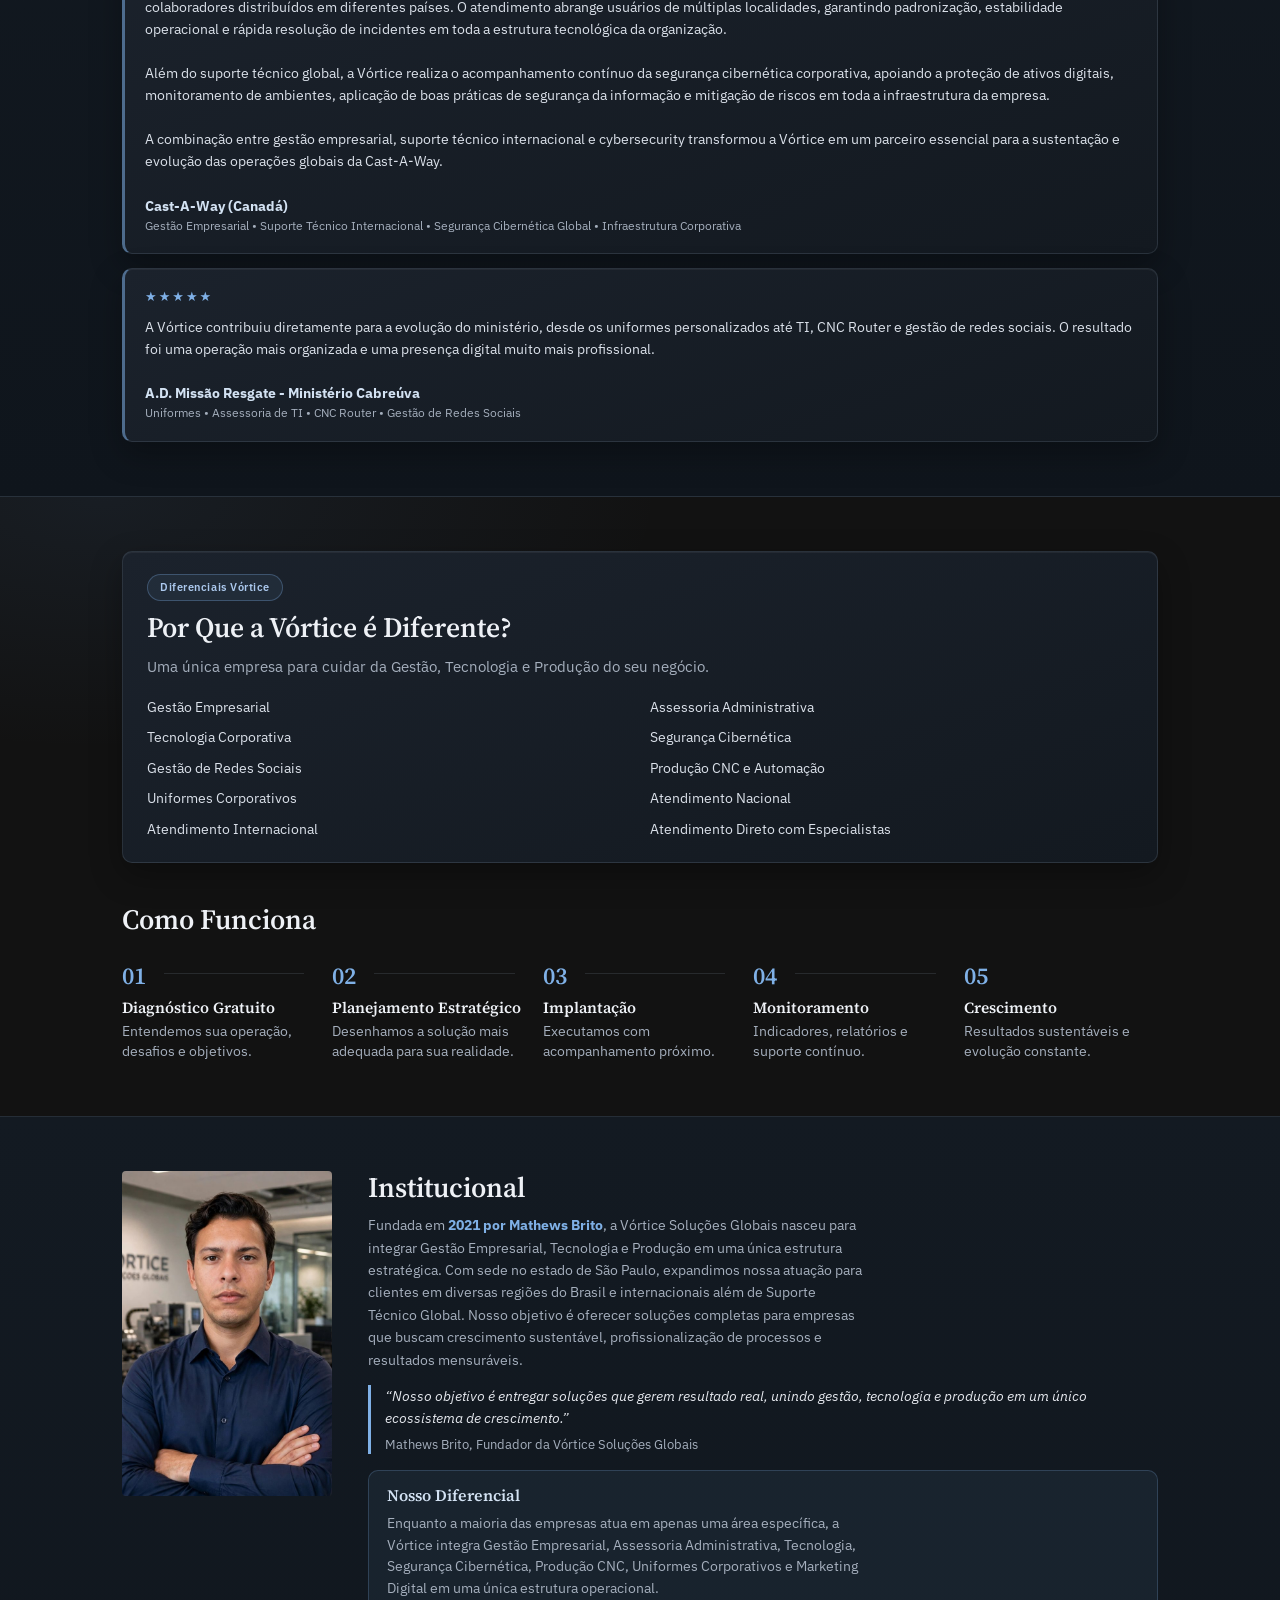
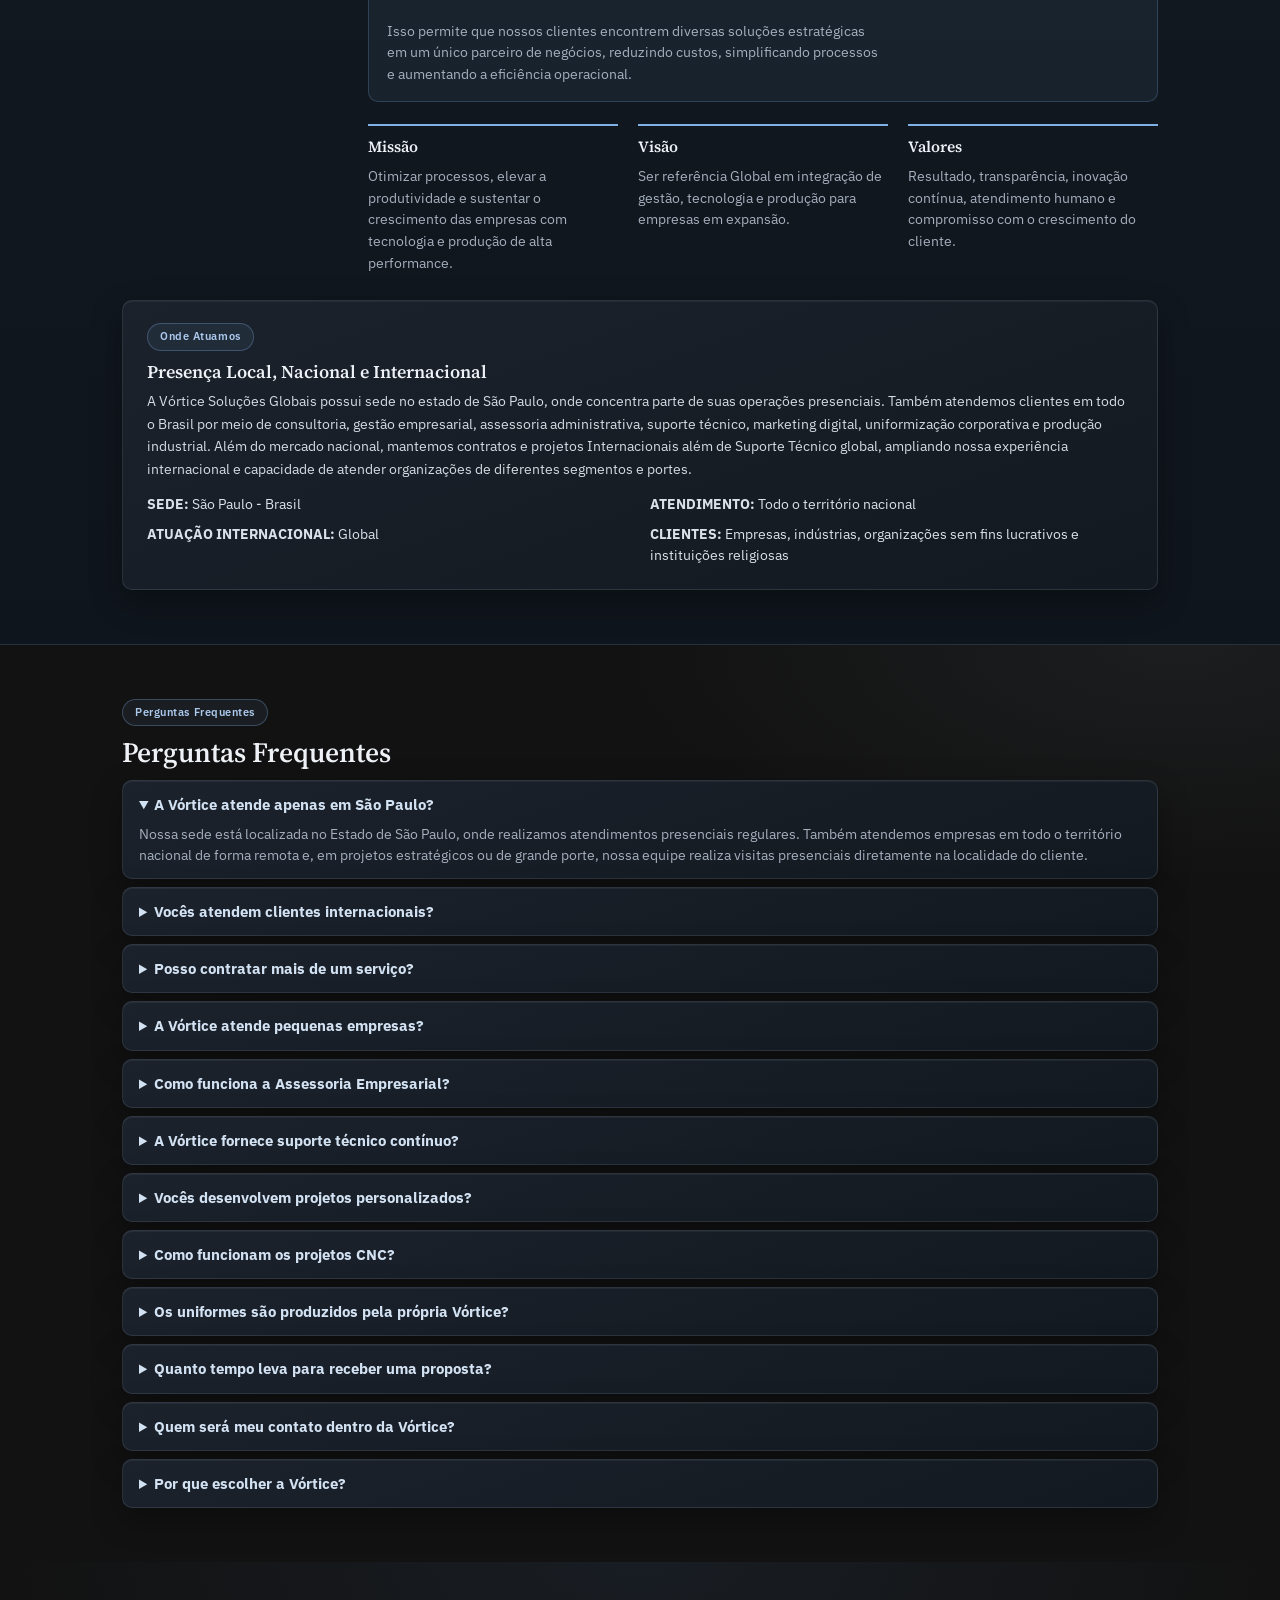
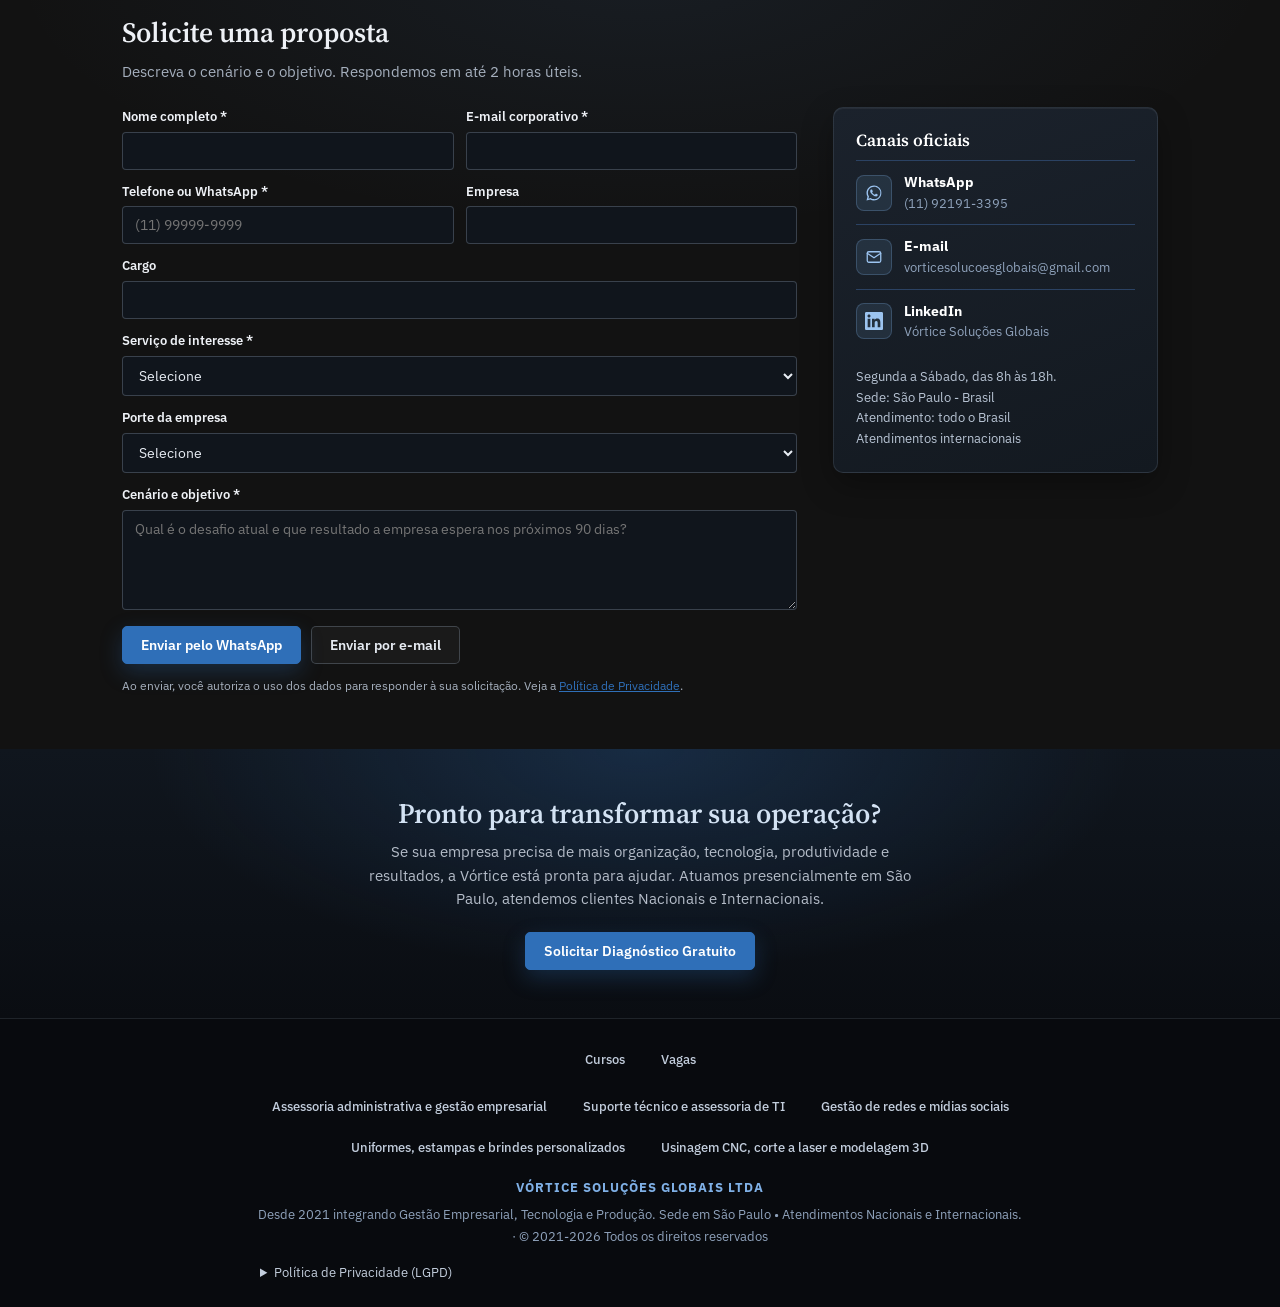
==== commit 05bd769e: "Update index.html" ====
--- a/index.html
+++ b/index.html
@@ -263,8 +263,8 @@
 <small>Consultoria</small>
 <h3>Assessoria administrativa e gestão empresarial</h3>
 <p>Implantação de ERP, indicadores, organograma, fluxo de caixa, DRE e processos, para que a diretoria deixe o operacional e decida com dados.</p>
-<ul class="tags"><li>ERP <span translate="no">Vórtice</span></li><li>DRE e fluxo de caixa</li><li>Organograma e cargos</li><li>Custos e precificação</li><li>Reunião semanal de resultados</li></ul>
-<a class="btn out" data-wa="assessoria administrativa e gestão empresarial" href="https://wa.me/5511921913395" target="_blank" rel="noopener noreferrer">Solicitar proposta</a><details class="dt"><summary class="lnk"><span class="o">Ver detalhes</span><span class="c">Ocultar detalhes</span></summary><div class="dtc"><p class="k">SERVIÇO ÚNICO COMPLETO - Desde 2021 - 50+ empresas</p><h3>O que inclui de verdade</h3><ul><li>BPO Financeiro: contas a pagar/receber, fluxo de caixa diário, conciliação bancária, DRE com lucro real</li><li>RH e DP: admissão, folha, férias, 13º, rescisão, ponto, benefícios</li><li>Processos: POPs, organograma, descrição de cargos - sua empresa funciona sem você</li><li>ERP <span translate="no">Vórtice</span>: implantação completa, dashboard de KPIs, DRE, fluxo de caixa</li><li>Planejamento: OKRs, KPIs, reunião mensal de resultados com <span translate="no">Mathews Brito</span></li><li>Redução de custos: até 35% com negociação de fornecedores</li></ul><h3>Como trabalhamos</h3><p>Diagnóstico gratuito → Proposta → Implantação → Acompanhamento mensal</p><p>Resultado: Você sai do operacional e foca em crescimento.</p><p>Sede SP, atendimento nacional e Internacional(Global).</p></div></details>
+<ul class="tags"><li>ERP <span translate="no">Vórtice</span></li><li>DRE e fluxo de caixa</li><li>Organograma e cargos</li><li>Custos e precificação</li><li>Reunião Mensal de resultados</li><li>Prestação de consultoria</li><li>Assessoria empresarial</li><li>Avaliação de desempenho</li><li>Captação de novos parceiros</li><li>Treinamentos</li><li>Implantação de Processos</li></ul>
+<a class="btn out" data-wa="assessoria administrativa e gestão empresarial" href="https://wa.me/5511921913395" target="_blank" rel="noopener noreferrer">Solicitar proposta</a><details class="dt"><summary class="lnk"><span class="o">Ver detalhes</span><span class="c">Ocultar detalhes</span></summary><div class="dtc"><p class="k">SERVIÇO ÚNICO COMPLETO - Desde 2021 - 50+ empresas</p><h3>O que inclui de verdade</h3><ul><li>BPO Financeiro: contas a pagar/receber, fluxo de caixa diário, conciliação bancária, DRE com lucro real</li><li>RH e DP: admissão, folha, férias, 13º, rescisão, ponto, benefícios</li><li>Processos: POPs, organograma, descrição de cargos - sua empresa funciona sem você</li><li>ERP <span translate="no">Vórtice</span>: implantação completa, dashboard de KPIs, DRE, fluxo de caixa</li><li>Planejamento: OKRs, KPIs, reunião mensal de resultados com <span translate="no">Mathews Brito</span></li><li>Redução de custos: até 35% com negociação de fornecedores</li><li>Prestação de consultoria: diagnóstico completo, plano de ação e acompanhamento da implementação das melhorias na prática</li><li>Assessoria empresarial: suporte contínuo para o dono e para a diretoria na tomada de decisão</li><li>Avaliação de desempenho: avaliação de colaboradores, líderes e setores, com metas, indicadores, feedback estruturado e plano de desenvolvimento</li><li>Captação de novos parceiros: prospecção e aproximação com fornecedores, representantes, distribuidores e parceiros estratégicos</li><li>Treinamentos: treinamento de equipe, líderes e gestores em gestão, atendimento, vendas, processos, financeiro e uso do ERP</li><li>Suporte em produção: acompanhamento da rotina produtiva, organização do fluxo de produção, controle de qualidade e aumento de produtividade</li></ul><h3>Como trabalhamos</h3><p>Diagnóstico gratuito → Proposta → Implantação → Acompanhamento mensal</p><p>Resultado: Você sai do operacional e foca em crescimento.</p><p>Sede SP, atendimento nacional e Internacional(Global).</p></div></details>
 </div></article>
 
 <article class="svc"><div class="im"><img src="./svc-ti.png" alt="" width="120" height="120" loading="lazy"></div><div>
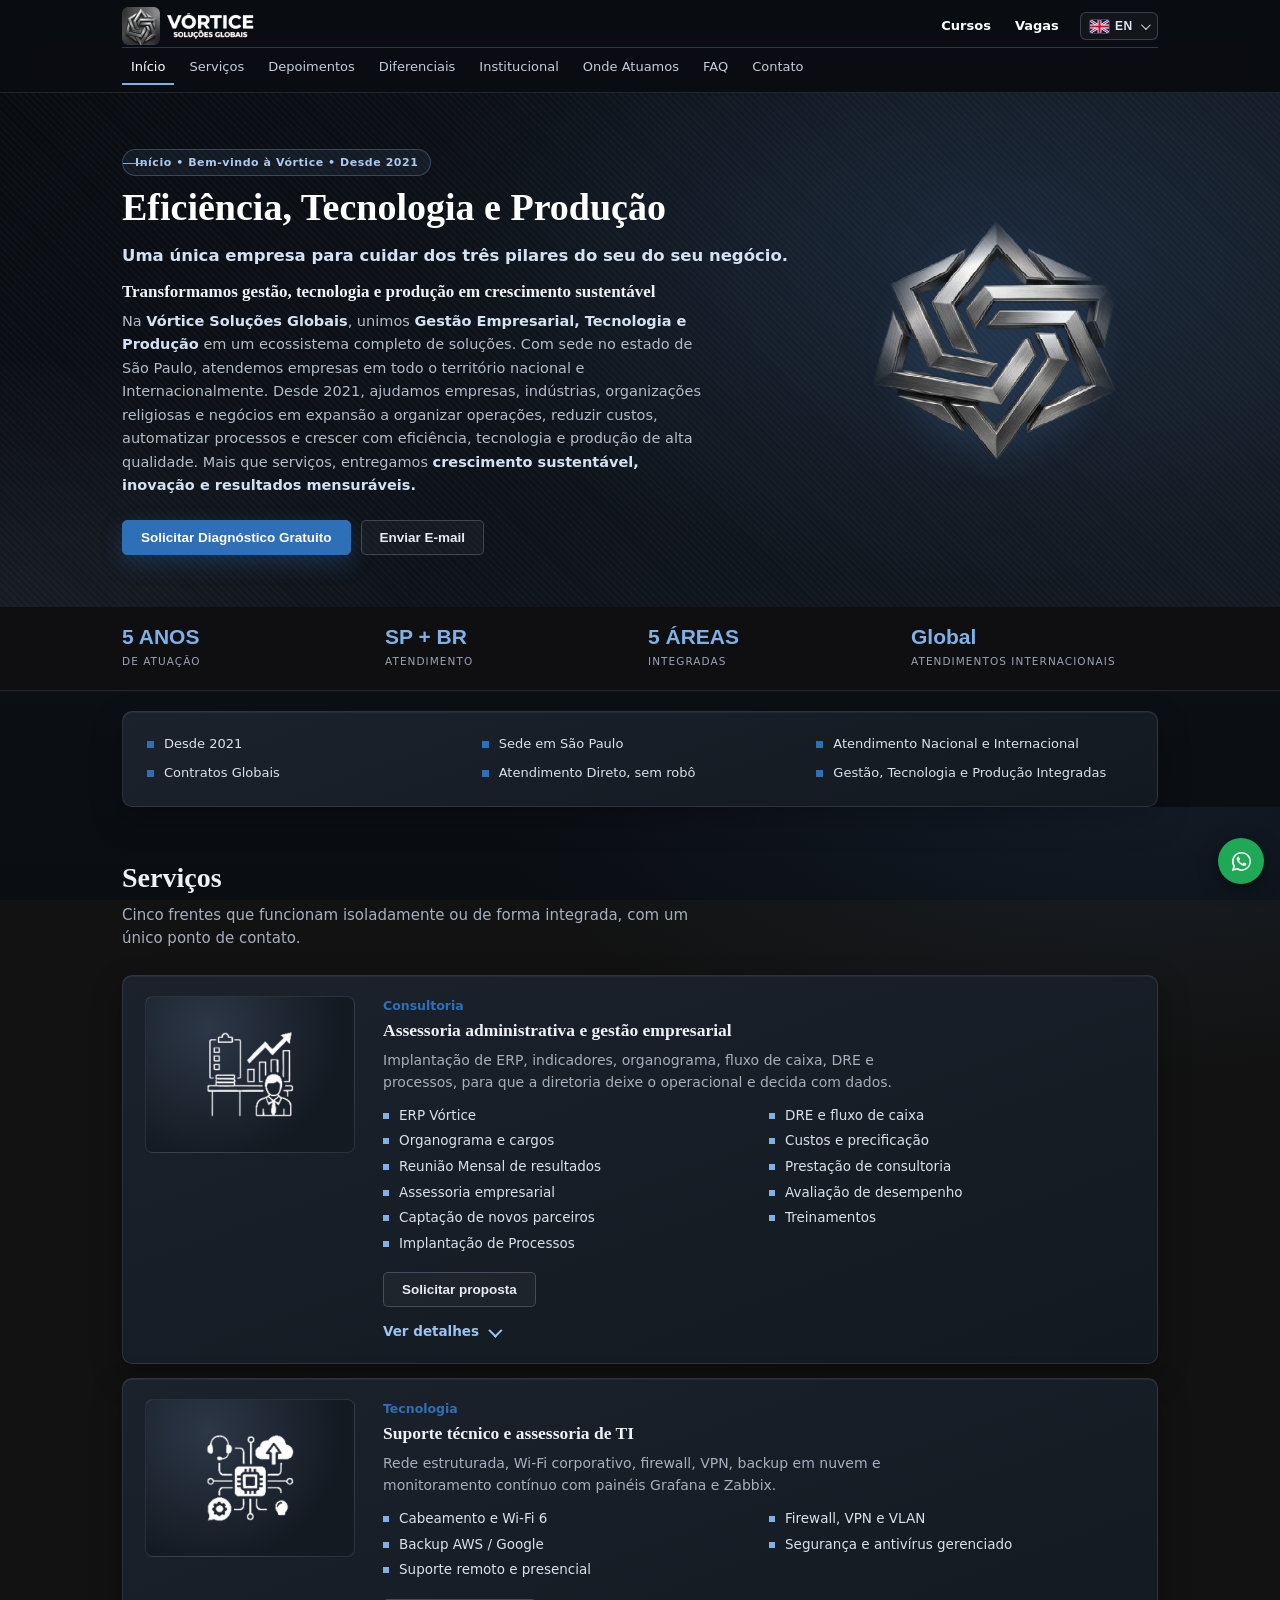
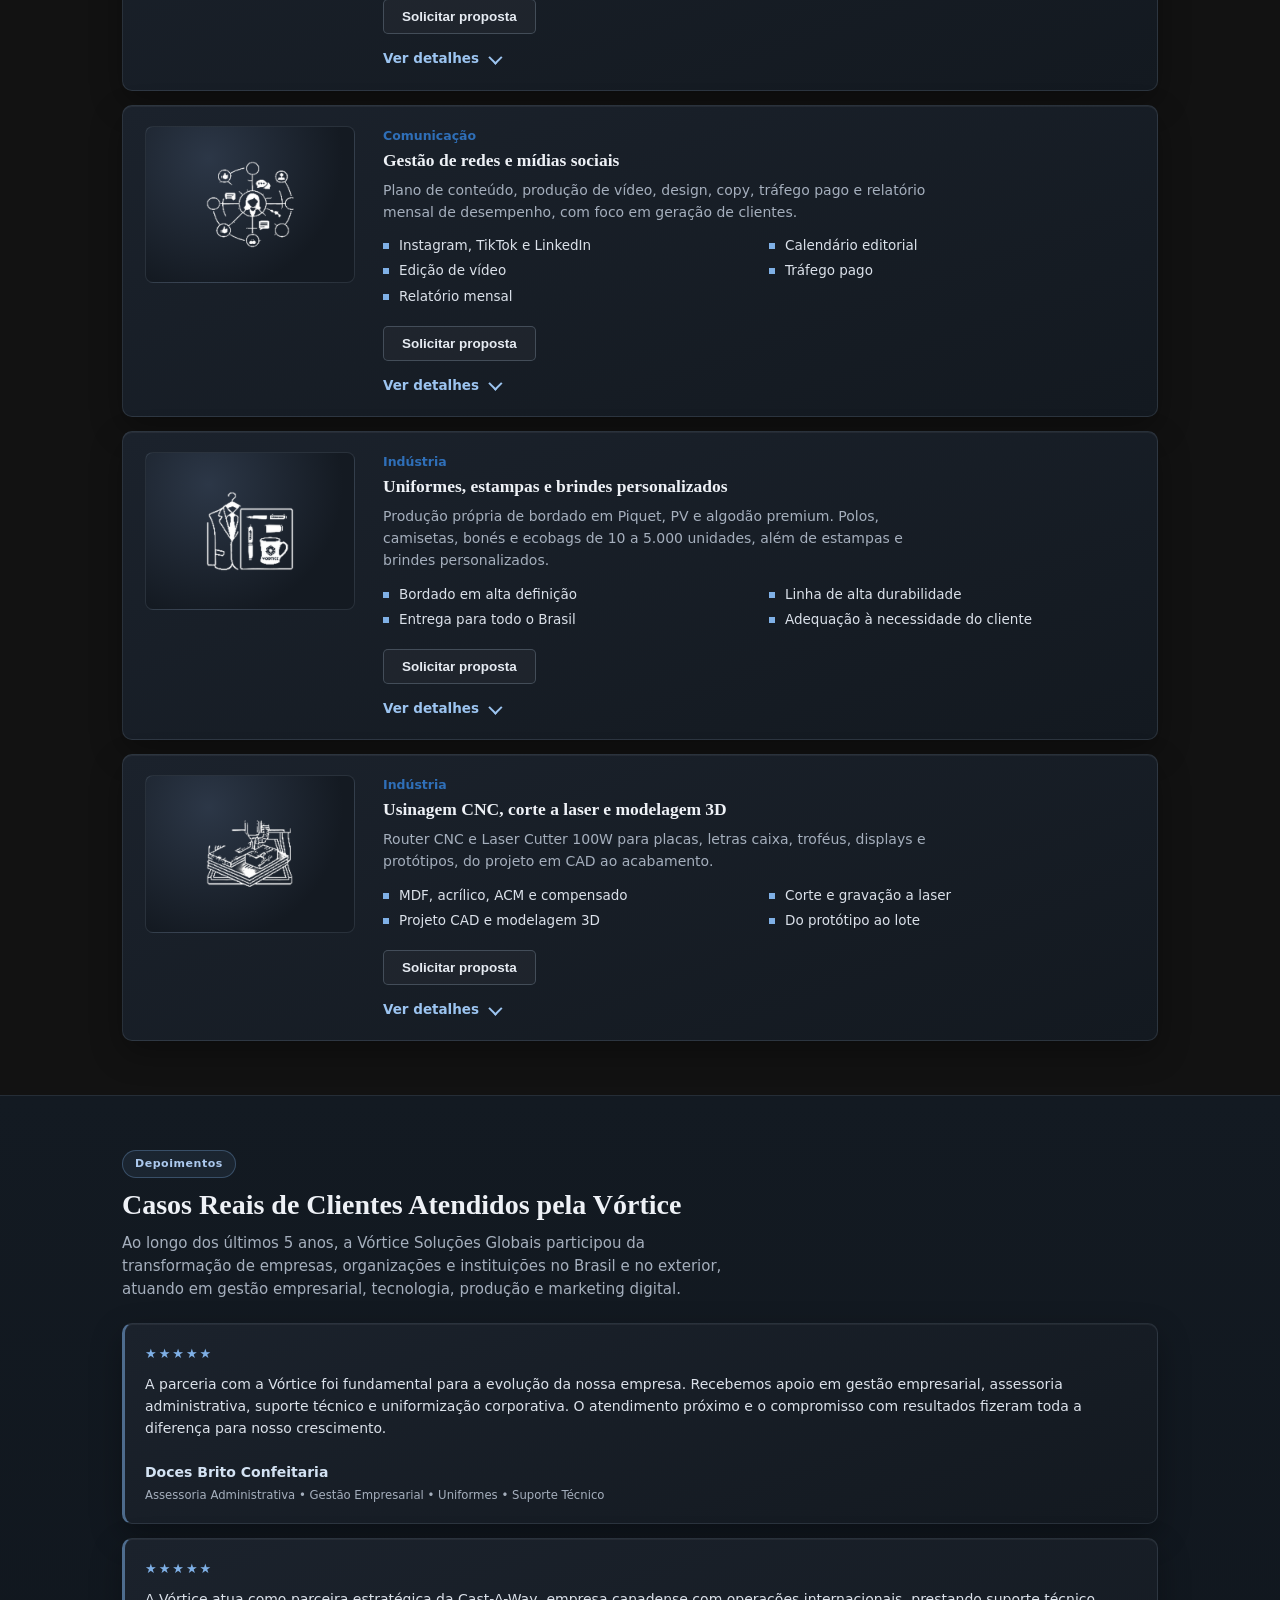
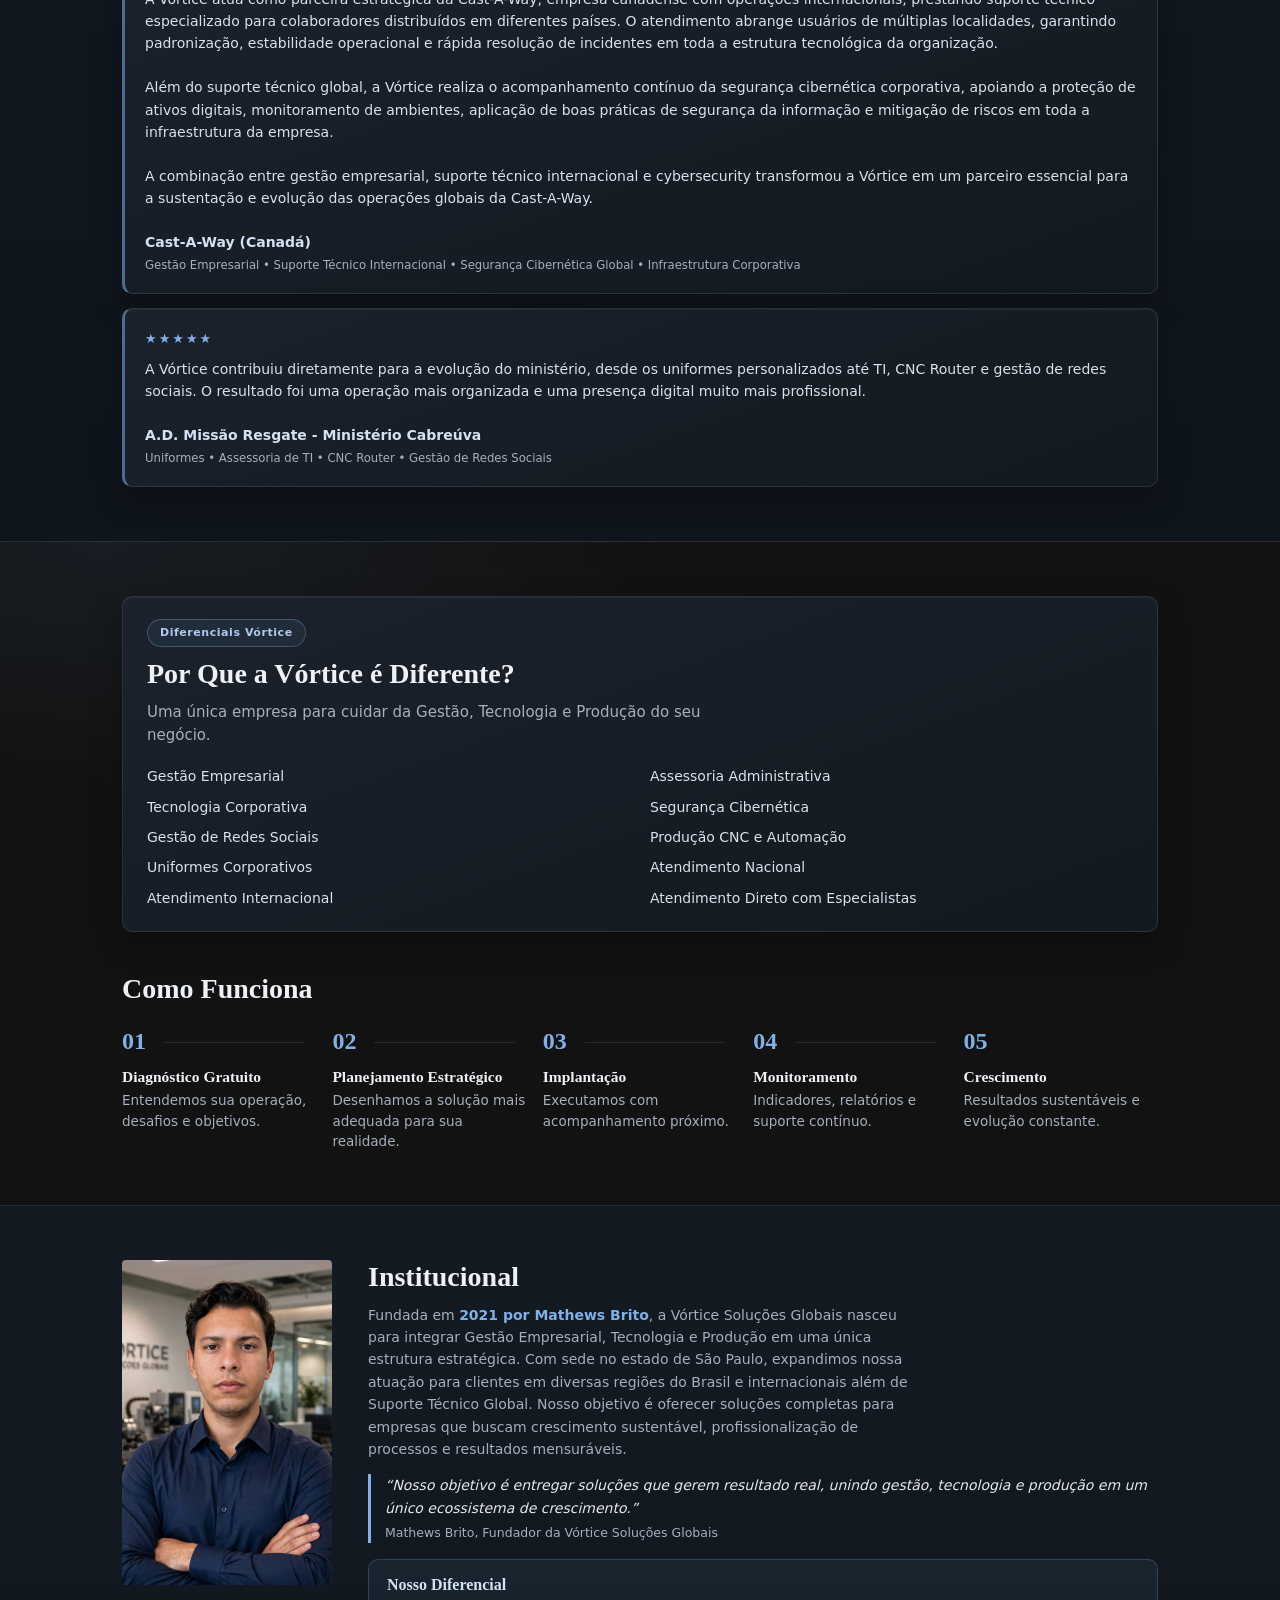
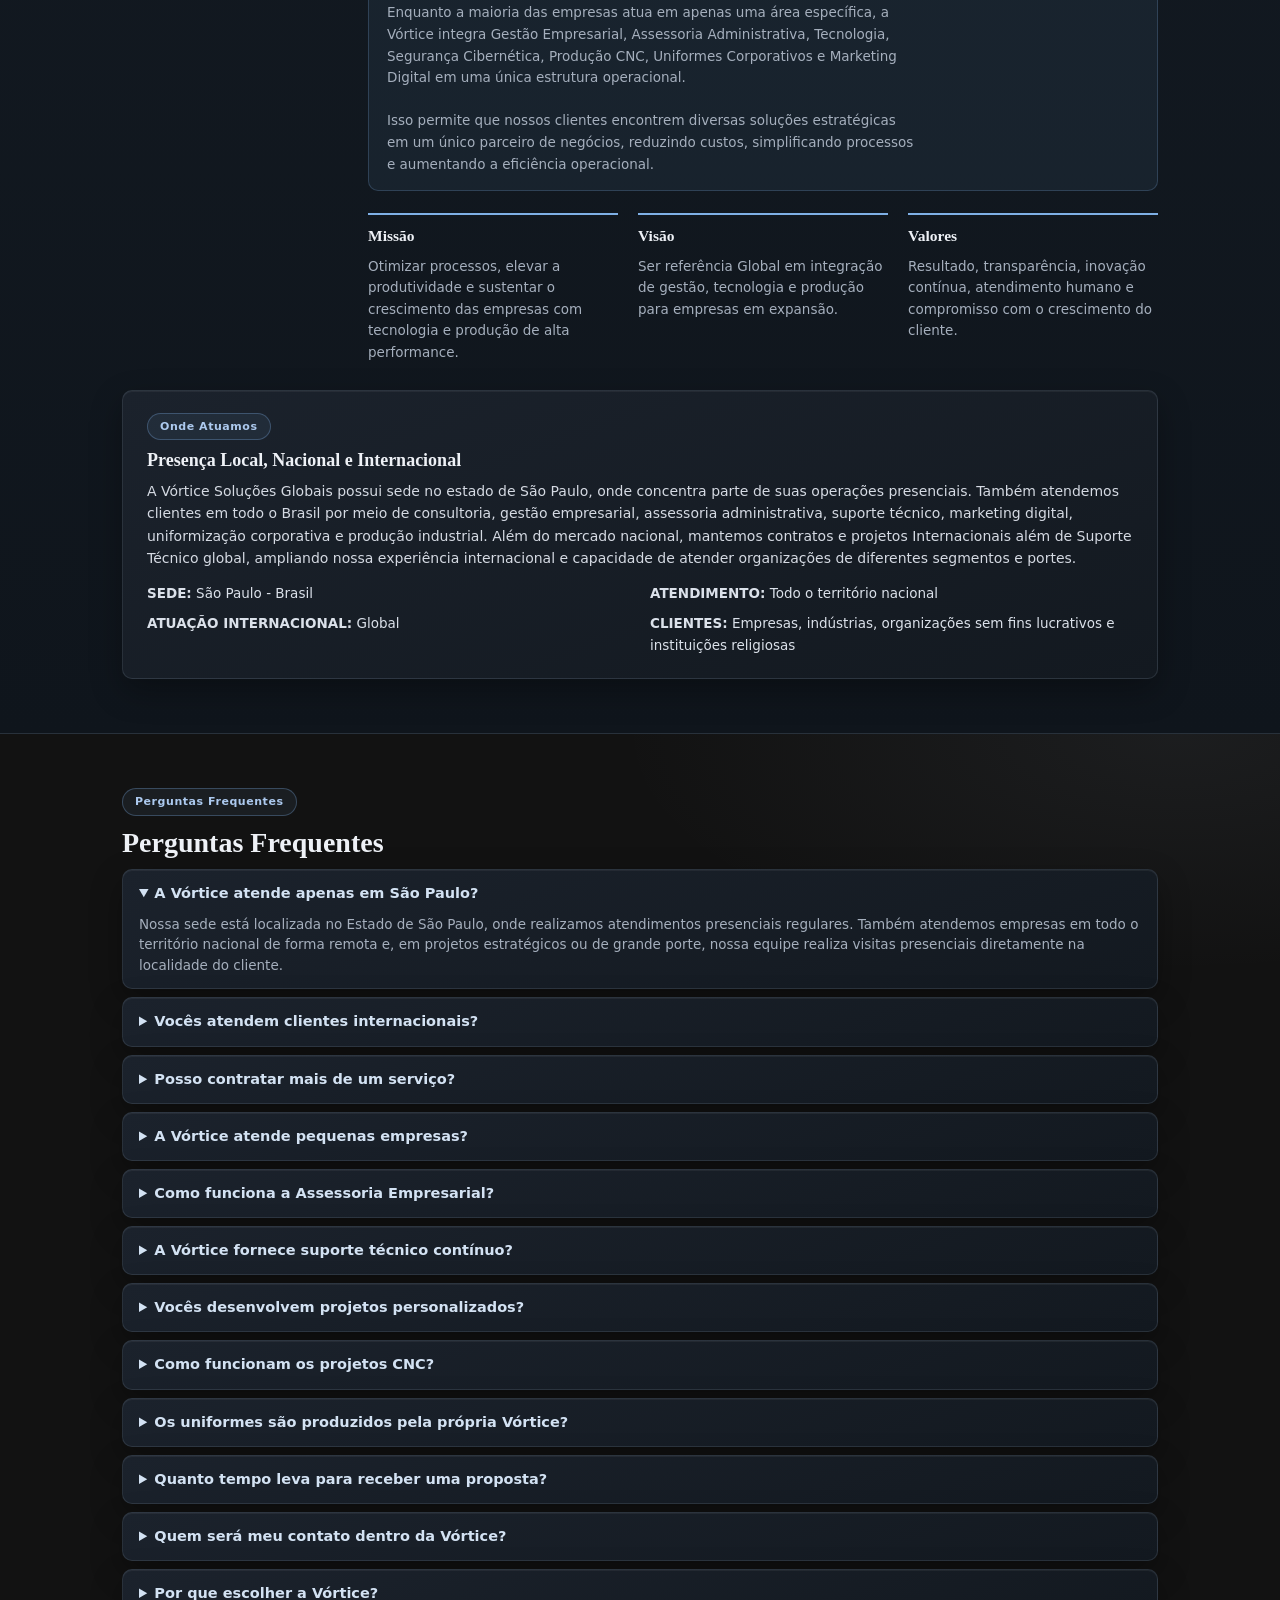
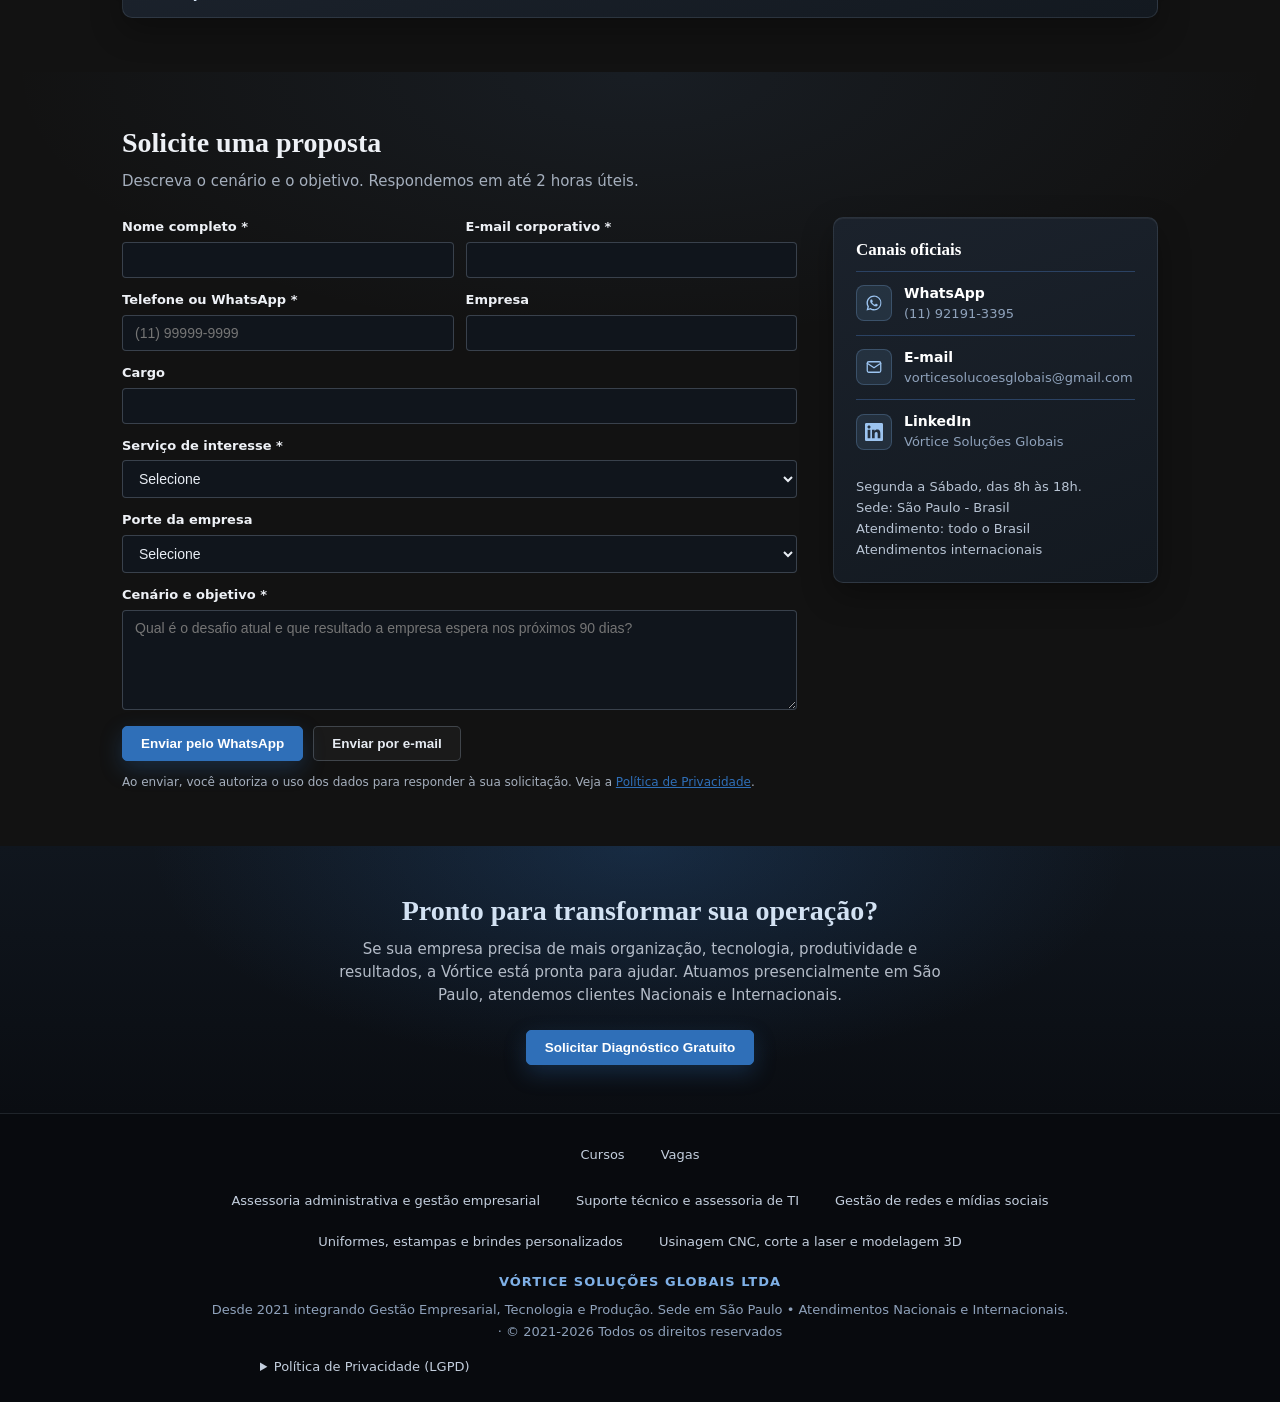
==== commit 88cafc30: "Update index.html" ====
--- a/index.html
+++ b/index.html
@@ -1,6 +1,23 @@
-S<!DOCTYPE html>
+<!DOCTYPE html>
 <html lang="pt-BR">
-<head>
+<head> <head>
+<!-- Google Tag Manager -->
+<script>(function(w,d,s,l,i){w[l]=w[l]||[];w[l].push({'gtm.start':
+new Date().getTime(),event:'gtm.js'});var f=d.getElementsByTagName(s)[0],
+j=d.createElement(s),dl=l!='dataLayer'?'&l='+l:'';j.async=true;j.src=
+'https://www.googletagmanager.com/gtm.js?id='+i+dl;f.parentNode.insertBefore(j,f);
+})(window,document,'script','dataLayer','GTM-MSCD9CVK');</script>
+<!-- End Google Tag Manager -->
+
+<!-- Microsoft Clarity -->
+<script type="text/javascript">
+    (function(c,l,a,r,i,t,y){
+        c[a]=c[a]||function(){(c[a].q=c[a].q||[]).push(arguments)};
+        t=l.createElement(r);t.async=1;t.src="https://www.clarity.ms/tag/"+i;
+        y=l.getElementsByTagName(r)[0];y.parentNode.insertBefore(t,y);
+    })(window, document, "clarity", "script", "zc88tfu3dp");
+</script>
+<!-- End Microsoft Clarity -->
 <meta charset="UTF-8">
 <meta name="viewport" content="width=device-width, initial-scale=1">
 <meta http-equiv="Content-Security-Policy" content="default-src 'self'; script-src 'self' 'unsafe-inline' 'unsafe-eval' https://translate.google.com https://translate.googleapis.com https://translate-pa.googleapis.com https://www.googletagmanager.com https://www.clarity.ms https://connect.facebook.net; style-src 'self' 'unsafe-inline' https://fonts.googleapis.com https://www.gstatic.com; font-src 'self' https://fonts.gstatic.com data:; img-src 'self' data: blob: https:; connect-src 'self' https:; frame-src 'self' https://translate.google.com; object-src 'none'; base-uri 'self'; form-action 'self'; upgrade-insecure-requests;">
@@ -355,7 +372,7 @@
 <h3>Canais oficiais</h3>
 <a data-wa="" href="https://wa.me/5511921913395" target="_blank" rel="noopener noreferrer" style="margin-top:10px"><i class="ic2"><svg viewBox="0 0 24 24"><path d="M19.05 4.91A9.82 9.82 0 0 0 12.03 2C6.49 2 2 6.5 2 12.05c0 1.77.46 3.5 1.34 5.03L2 22l5.04-1.32a9.87 9.87 0 0 0 4.71 1.2h.02c5.54 0 10.04-4.5 10.04-10.04 0-2.68-1.04-5.2-2.93-7.1l-.03-.03zM12.03 20.03h-.01a8.18 8.18 0 0 1-4.17-1.14l-.3-.18-3 .79.79-2.93-.2-.3A8.19 8.19 0 0 1 3.86 12c0-4.56 3.71-8.27 8.28-8.27 2.21 0 4.29.86 5.85 2.43a8.22 8.22 0 0 1 2.42 5.85c0 4.56-3.72 8.27-8.28 8.27zm4.54-6.19c-.25-.12-1.47-.73-1.7-.81-.23-.09-.39-.12-.56.12-.17.25-.65.81-.8.97-.14.17-.29.19-.54.06-.25-.12-1.05-.39-2-1.24-.74-.66-1.24-1.47-1.38-1.72-.14-.25-.02-.38.11-.51.11-.11.25-.29.37-.43.12-.14.16-.25.25-.41.08-.17.04-.31-.02-.43-.06-.12-.56-1.35-.77-1.85-.2-.48-.41-.42-.56-.42h-.48c-.17 0-.43.06-.66.31-.23.25-.87.85-.87 2.07s.89 2.4 1.02 2.57c.12.17 1.75 2.67 4.24 3.75.59.26 1.05.41 1.41.53.59.19 1.13.16 1.55.1.47-.07 1.47-.6 1.68-1.18.21-.58.21-1.07.14-1.18-.06-.11-.23-.17-.48-.29z"/></svg></i><span><strong>WhatsApp</strong><small id="sideWppTxt">(11) 92191-3395</small></span></a>
 <a id="sideMailLink" href="mailto:vorticesolucoesglobais@gmail.com"><i class="ic2"><svg viewBox="0 0 24 24" fill="none" stroke="currentColor" stroke-width="1.7" stroke-linecap="round" stroke-linejoin="round"><rect x="3" y="5" width="18" height="14" rx="2"/><path d="M3 7l9 6 9-6"/></svg></i><span><strong>E-mail</strong><small id="sideMailTxt">vorticesolucoesglobais@gmail.com</small></span></a>
-<a id="sideLinkedinLink" href="https://www.linkedin.com/company/vortice-solucoes-globais" target="_blank" rel="noopener noreferrer"><i class="ic2"><svg viewBox="0 0 24 24"><path d="M20.447 20.452h-3.554v-5.569c0-1.328-.027-3.037-1.852-3.037-1.853 0-2.136 1.445-2.136 2.939v5.667H9.351V9h3.414v1.561h.046c.477-.9 1.637-1.85 3.37-1.85 3.601 0 4.267 2.37 4.267 5.455v6.286zM5.337 7.433c-1.144 0-2.063-.926-2.063-2.065 0-1.138.92-2.063 2.063-2.063 1.14 0 2.064.925 2.064 2.063 0 1.139-.925 2.065-2.064 2.065zm1.782 13.019H3.555V9h3.564v11.452zM22.225 0H1.771C.792 0 0 .774 0 1.729v20.542C0 23.227.792 24 1.771 24h20.451C23.2 24 24 23.227 24 22.271V1.729C24 .774 23.2 0 22.222 0h.003z"/></svg></i><span><strong>LinkedIn</strong><small><span translate="no">Vórtice</span> Soluções Globais</small></span></a>
+<a id="sideLinkedinLink" href="https://www.linkedin.com/in/v%C3%B3rtice-solu%C3%A7%C3%B5es-globais-076940450/" target="_blank" rel="noopener noreferrer"><i class="ic2"><svg viewBox="0 0 24 24"><path d="M20.447 20.452h-3.554v-5.569c0-1.328-.027-3.037-1.852-3.037-1.853 0-2.136 1.445-2.136 2.939v5.667H9.351V9h3.414v1.561h.046c.477-.9 1.637-1.85 3.37-1.85 3.601 0 4.267 2.37 4.267 5.455v6.286zM5.337 7.433c-1.144 0-2.063-.926-2.063-2.065 0-1.138.92-2.063 2.063-2.063 1.14 0 2.064.925 2.064 2.063 0 1.139-.925 2.065-2.064 2.065zm1.782 13.019H3.555V9h3.564v11.452zM22.225 0H1.771C.792 0 0 .774 0 1.729v20.542C0 23.227.792 24 1.771 24h20.451C23.2 24 24 23.227 24 22.271V1.729C24 .774 23.2 0 22.222 0h.003z"/></svg></i><span><strong>LinkedIn</strong><small><span translate="no">Vórtice</span> Soluções Globais</small></span></a>
 <p id="sideHorarioTxt">Segunda a Sábado, das 8h às 18h.<br>Sede: São Paulo - Brasil<br>Atendimento: todo o Brasil<br>Atendimentos internacionais <br>
 </aside>
 </div>
